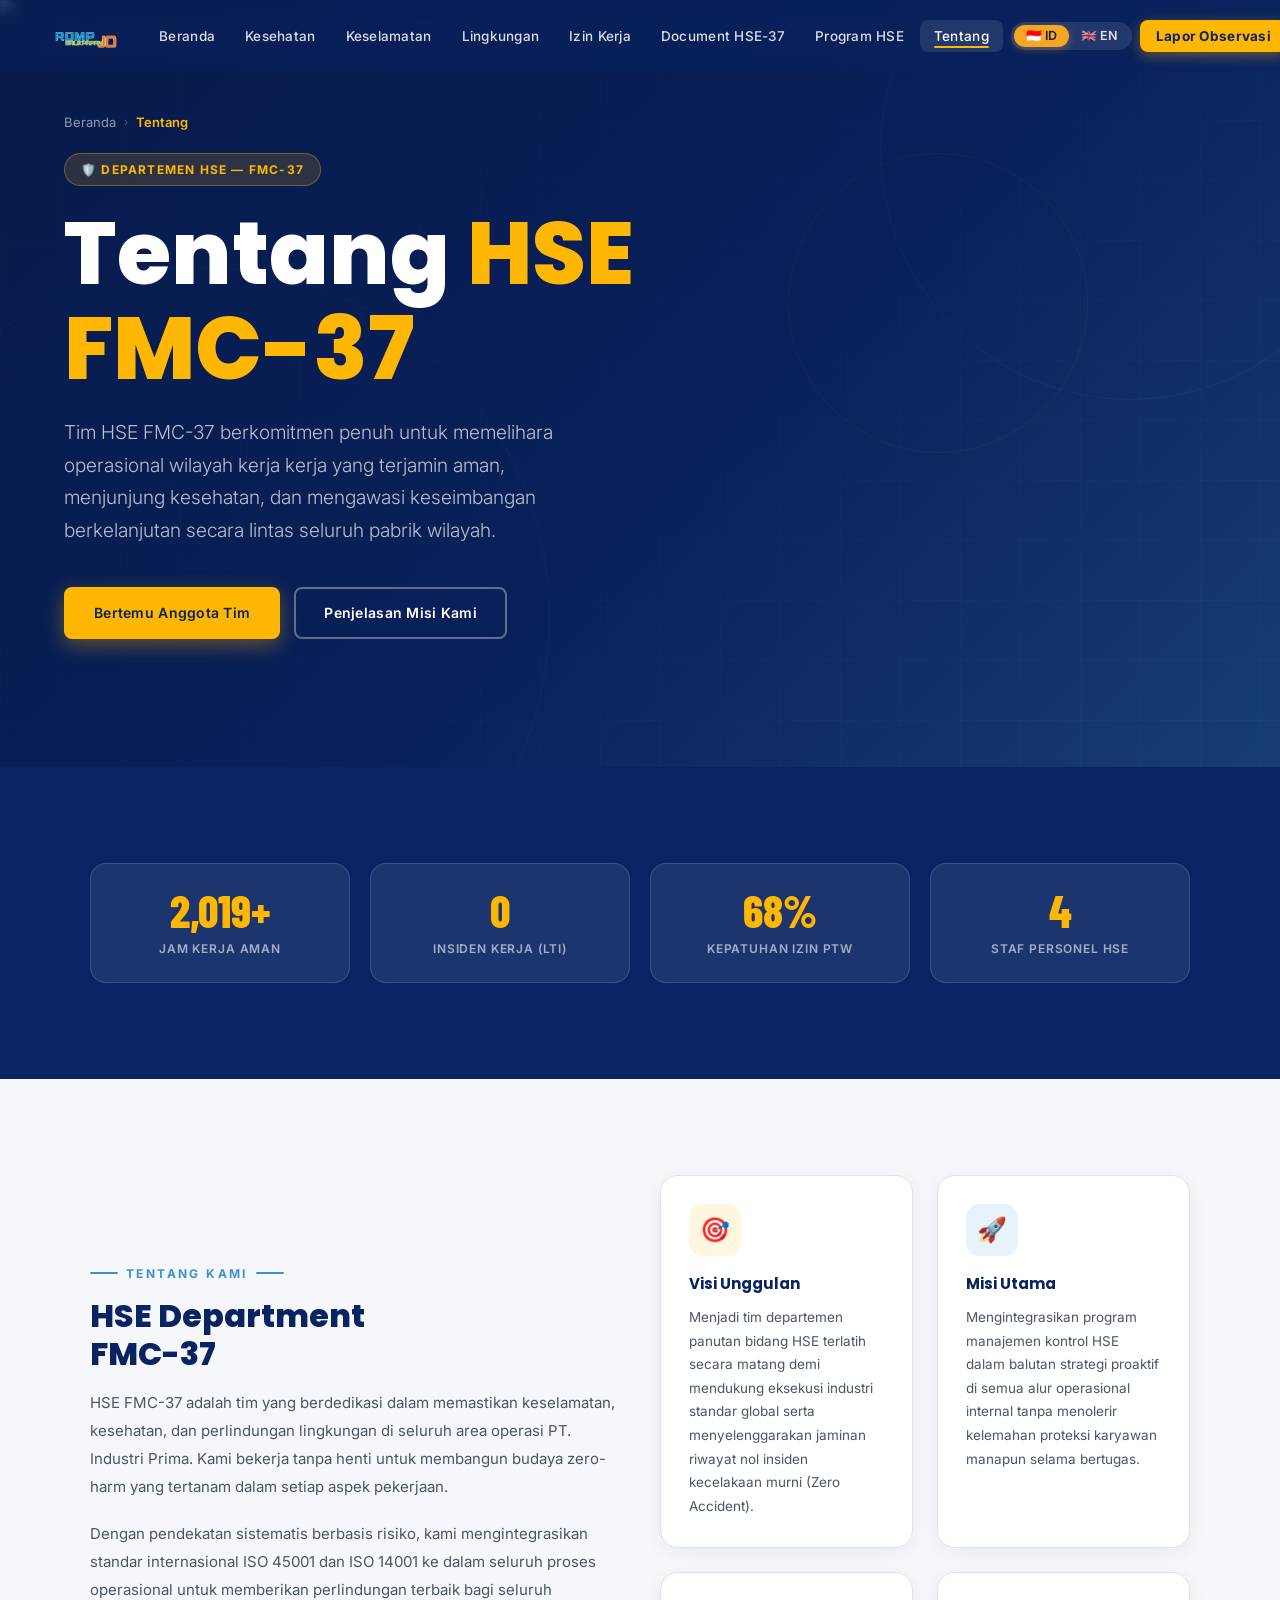
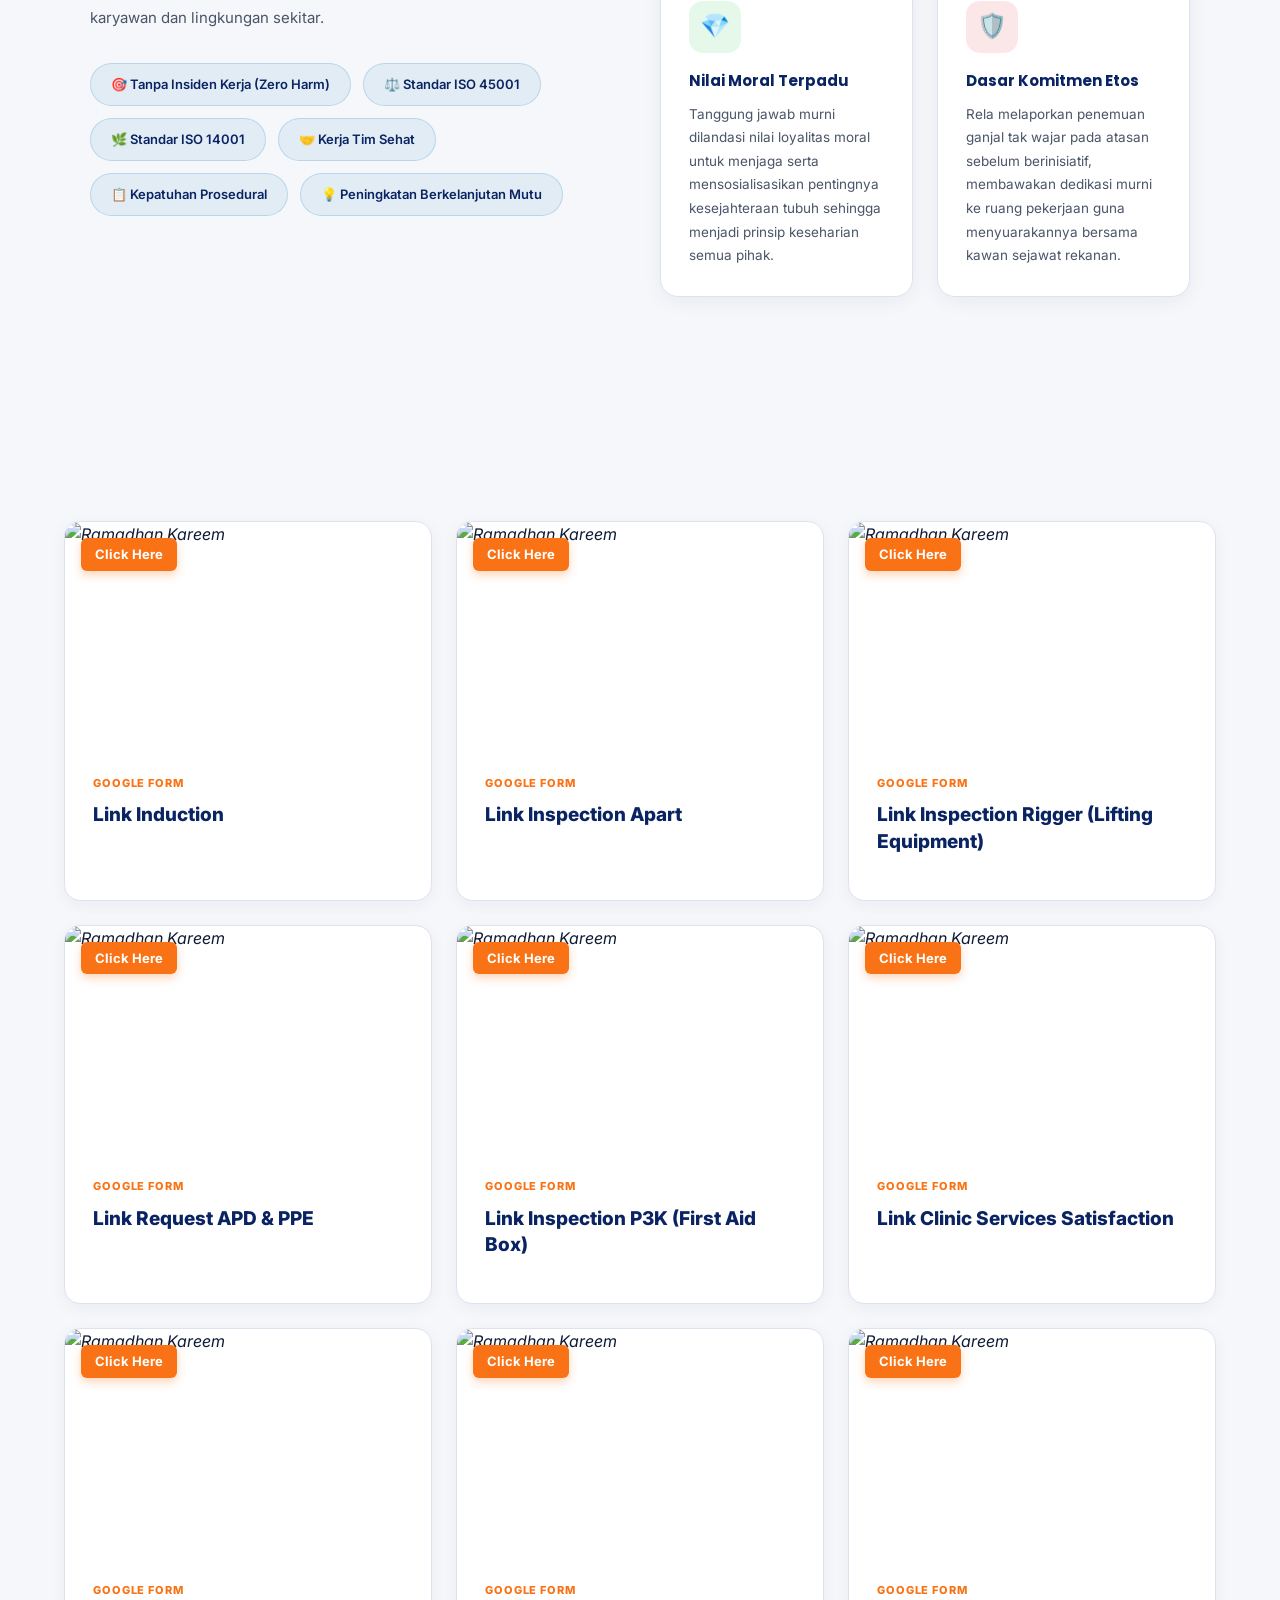
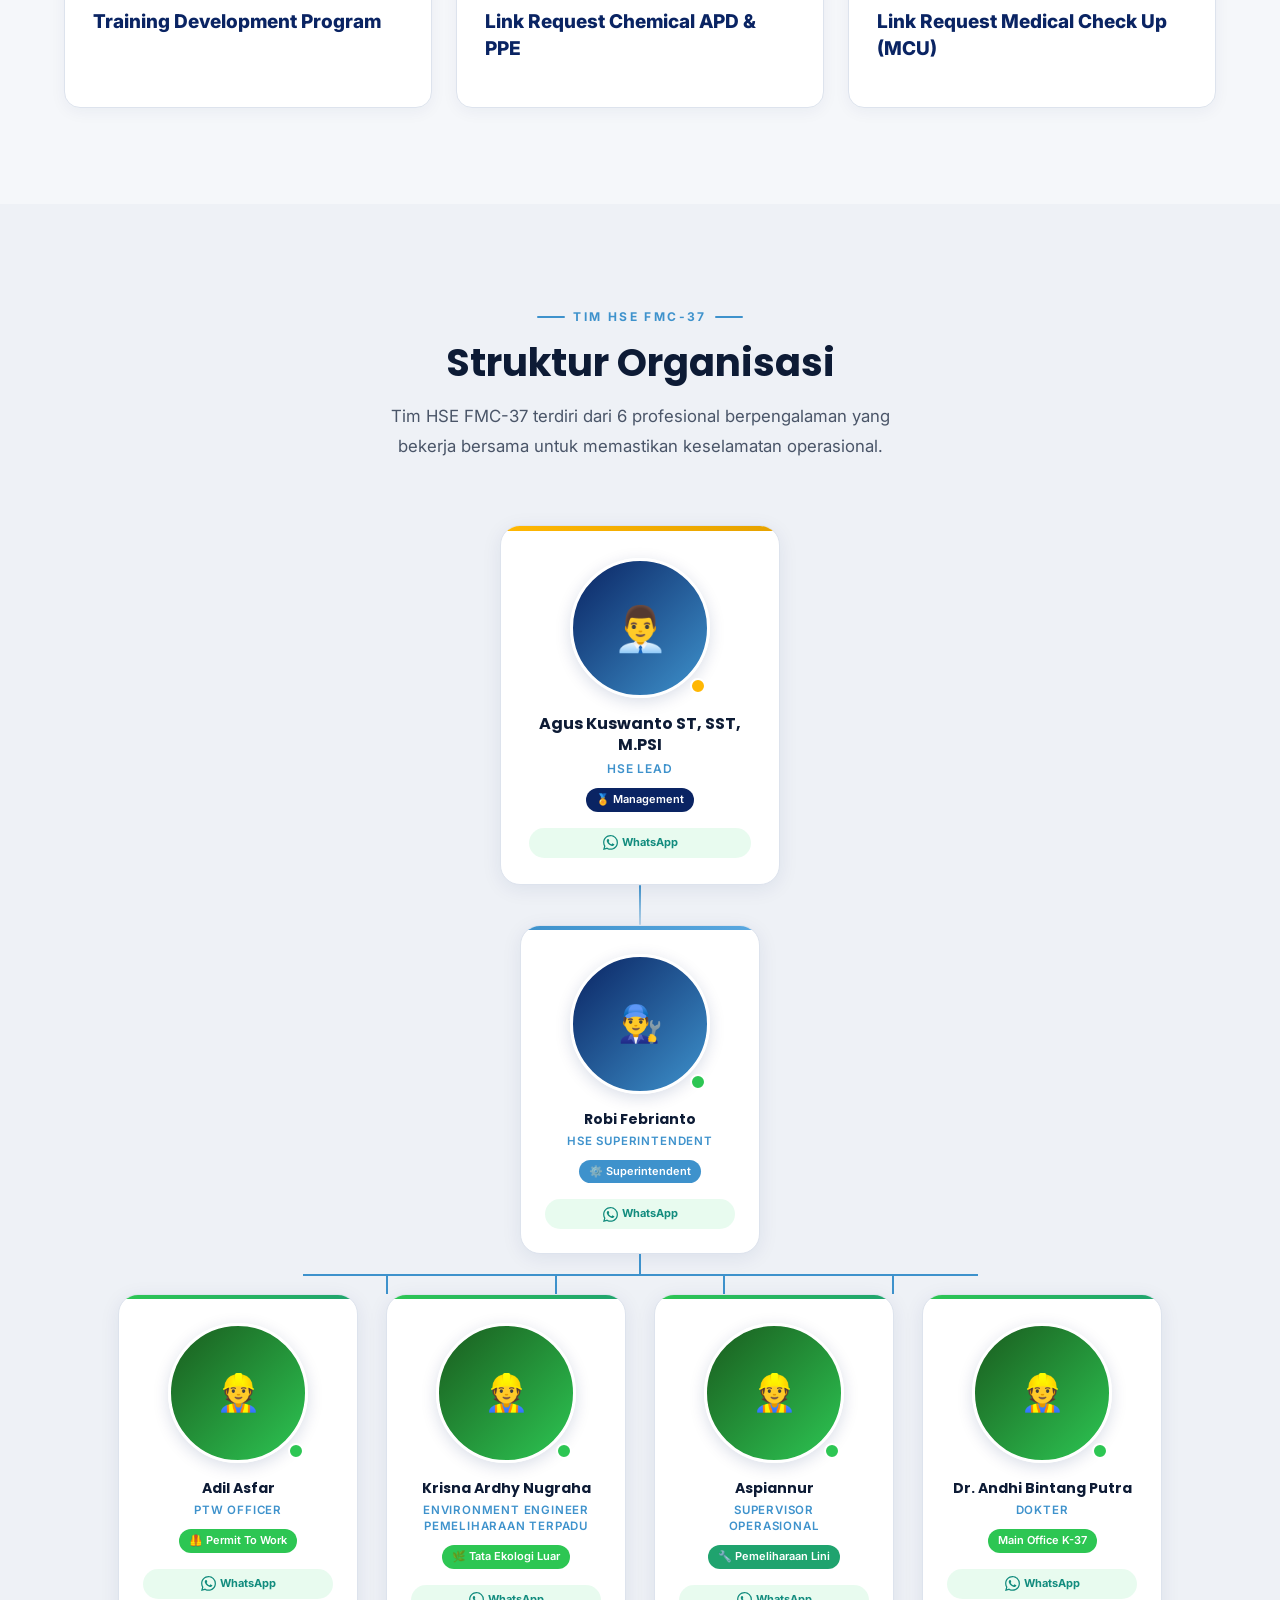
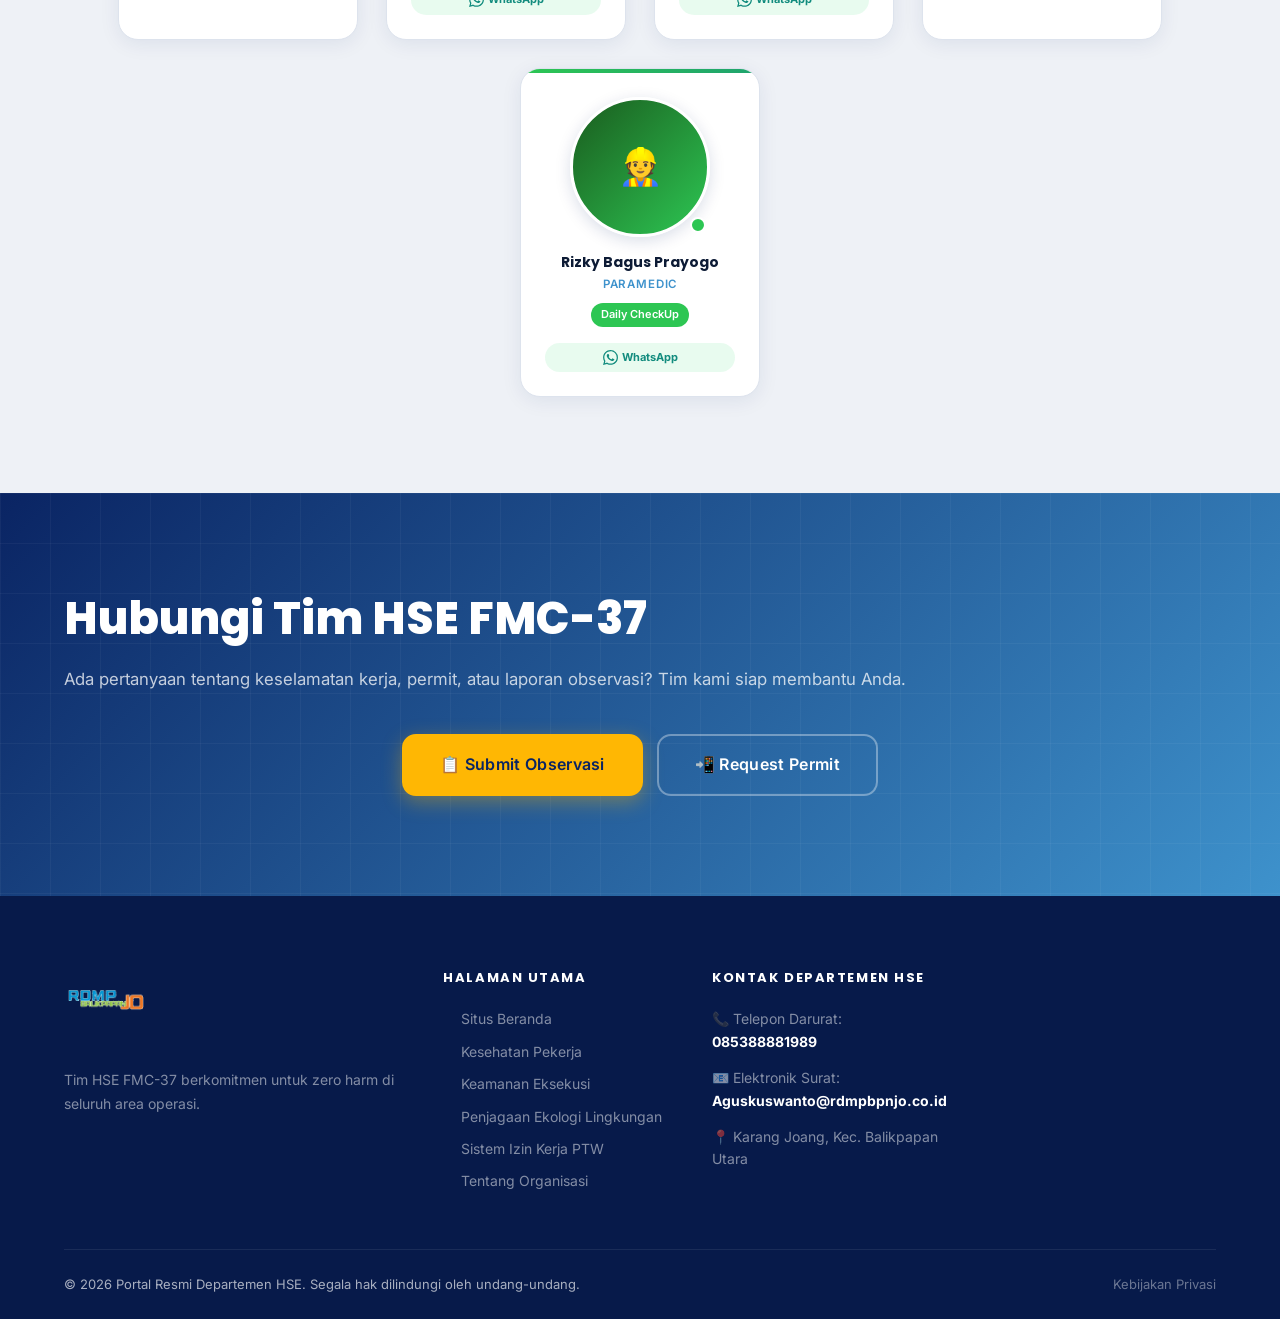
==== about.html @ 38815af1 "feat: marquee gallery lifting plan, fix permit HTML structure, update dept dropdown & health consult" ====
<!DOCTYPE html>
<html lang="id">

<head>
  <meta charset="UTF-8" />
  <meta name="viewport" content="width=device-width, initial-scale=1.0" />
  <title>Tentang HSE FMC-37 — Portal HSE</title>
  <link rel="stylesheet" href="css/style.css" />
  <link
    href="https://fonts.googleapis.com/css2?family=Poppins:wght@400;500;600;700;800;900&family=Inter:wght@300;400;500;600&family=Barlow+Condensed:wght@600;700;800&display=swap"
    rel="stylesheet">
  <style>
    /* ═══════════════════════════════════════════════
       ABOUT PAGE — CUSTOM STYLES
       ═══════════════════════════════════════════════ */


    /* ── WHATSAPP LINK ── */
    .whatsapp-link {
      text-decoration: none;
      transition: all 0.2s;
      padding: 6px 14px;
      border-radius: 99px;
      background: rgba(37, 211, 102, 0.1) !important;
      color: #128c7e !important;
      font-weight: 700;
      margin-top: 6px;
    }

    .whatsapp-link:hover {
      background: #25d366 !important;
      color: #fff !important;
      transform: translateY(-2px);
      box-shadow: 0 4px 12px rgba(37, 211, 102, 0.2);
    }

    /* ── ORG CHART LAYOUT ── */
    .org-wrap {
      max-width: 1100px;
      margin: 0 auto;
      padding: 0 20px;
    }

    /* ── LEVEL ROWS ── */
    .org-level {
      display: flex;
      justify-content: center;
      gap: 28px;
      flex-wrap: wrap;
      position: relative;
    }

    /* ── CONNECTOR LINE between levels ── */
    .org-connector {
      display: flex;
      justify-content: center;
      margin: 0;
      height: 40px;
      align-items: center;
    }

    .org-connector-line {
      width: 2px;
      height: 40px;
      background: linear-gradient(to bottom, #3e92cc, rgba(62, 146, 204, 0.3));
      border-radius: 99px;
    }

    .org-connector-branch {
      display: flex;
      justify-content: center;
      position: relative;
      height: 40px;
      width: 100%;
      max-width: 800px;
      margin: 0 auto;
    }

    .org-connector-branch::before {
      content: '';
      position: absolute;
      top: 0;
      left: 50%;
      transform: translateX(-50%);
      width: 2px;
      height: 20px;
      background: #3e92cc;
    }

    .org-connector-branch::after {
      content: '';
      position: absolute;
      top: 20px;
      left: 20%;
      right: 20%;
      height: 2px;
      background: #3e92cc;
    }

    .org-connector-branch .branch-down {
      position: absolute;
      bottom: 0;
      width: 2px;
      height: 20px;
      background: #3e92cc;
    }

    /* ── PERSON CARD ── */
    .person-card {
      background: #ffffff;
      border: 1px solid #dde3ed;
      border-radius: 20px;
      padding: 28px 24px 24px;
      text-align: center;
      width: 240px;
      flex-shrink: 0;
      box-shadow: 0 4px 20px rgba(10, 36, 99, 0.08);
      transition: all 0.3s cubic-bezier(0.4, 0, 0.2, 1);
      position: relative;
      overflow: hidden;
    }

    .person-card::before {
      content: '';
      position: absolute;
      top: 0;
      left: 0;
      right: 0;
      height: 4px;
      background: var(--card-accent, linear-gradient(90deg, #0a2463, #3e92cc));
      border-radius: 20px 20px 0 0;
    }

    .person-card:hover {
      transform: translateY(-8px);
      box-shadow: 0 20px 60px rgba(10, 36, 99, 0.18);
      border-color: #3e92cc;
    }

    /* ── PHOTO CIRCLE ── */
    .person-photo-wrap {
      position: relative;
      width: 140px;
      height: 140px;
      margin: 0 auto 16px;
    }

    .person-photo {
      width: 140px;
      height: 140px;
      border-radius: 50%;
      object-fit: cover;
      object-position: center top;
      border: 3px solid #fff;
      box-shadow: 0 4px 16px rgba(10, 36, 99, 0.15);
      display: block;
      background: #eef1f6;
      transition: transform 0.3s ease;
    }

    .person-card:hover .person-photo {
      transform: scale(1.05);
    }

    /* Placeholder shown when no photo */
    .person-photo-placeholder {
      width: 140px;
      height: 140px;
      border-radius: 50%;
      background: linear-gradient(135deg, #0a2463, #3e92cc);
      display: flex;
      align-items: center;
      justify-content: center;
      font-size: 36px;
      border: 3px solid #fff;
      box-shadow: 0 4px 16px rgba(10, 36, 99, 0.15);
      margin: 0 auto;
    }

    /* Online dot indicator */
    .person-status-dot {
      position: absolute;
      bottom: 4px;
      right: 4px;
      width: 16px;
      height: 16px;
      border-radius: 50%;
      border: 2.5px solid #fff;
      background: #2dc653;
    }

    /* ── CARD TEXT ── */
    .person-name {
      font-family: 'Poppins', sans-serif;
      font-size: 14px;
      font-weight: 700;
      color: #0d1b35;
      margin-bottom: 5px;
      line-height: 1.3;
    }

    .person-position {
      font-size: 11.5px;
      font-weight: 600;
      color: #3e92cc;
      text-transform: uppercase;
      letter-spacing: 0.07em;
      margin-bottom: 8px;
      line-height: 1.4;
    }

    .person-dept {
      display: inline-flex;
      align-items: center;
      gap: 4px;
      font-size: 11px;
      font-weight: 600;
      color: #fff;
      background: var(--badge-bg, #0a2463);
      padding: 3px 10px;
      border-radius: 99px;
      margin-bottom: 10px;
    }

    .person-contact {
      font-size: 11px;
      color: #8a95a6;
      display: flex;
      align-items: center;
      justify-content: center;
      gap: 4px;
    }

    /* ── TOP CARD (HSE Manager) — larger ── */
    .person-card.card-top {
      width: 280px;
      padding: 32px 28px 26px;
    }

    .person-card.card-top .person-photo-wrap {
      width: 140px;
      height: 140px;
    }

    .person-card.card-top .person-photo,
    .person-card.card-top .person-photo-placeholder {
      width: 140px;
      height: 140px;
      font-size: 44px;
    }

    .person-card.card-top .person-name {
      font-size: 16px;
    }

    .person-card.card-top .person-position {
      font-size: 12px;
    }

    .person-card.card-top::before {
      height: 5px;
      background: linear-gradient(90deg, #ffb703, #e6a200);
    }

    /* ── MIDDLE CARD (Supervisor) ── */
    .person-card.card-mid::before {
      background: linear-gradient(90deg, #3e92cc, #5aa8e0);
    }

    /* ── BOTTOM CARDS (Officers) ── */
    .person-card.card-bottom::before {
      background: linear-gradient(90deg, #2dc653, #1fa36e);
    }

    /* ── ABOUT SECTION ── */
    .about-grid {
      display: grid;
      grid-template-columns: 1fr 1fr;
      gap: 40px;
      align-items: center;
      max-width: 1100px;
      margin: 0 auto;
    }

    .vision-mission-grid {
      display: grid;
      grid-template-columns: 1fr 1fr;
      gap: 24px;
    }

    .vm-card {
      background: #fff;
      border: 1px solid #dde3ed;
      border-radius: 18px;
      padding: 28px;
      box-shadow: 0 4px 20px rgba(10, 36, 99, 0.06);
      transition: all 0.3s;
    }

    .vm-card:hover {
      transform: translateY(-4px);
      box-shadow: 0 12px 40px rgba(10, 36, 99, 0.12);
    }

    .vm-icon {
      width: 52px;
      height: 52px;
      border-radius: 14px;
      display: flex;
      align-items: center;
      justify-content: center;
      font-size: 24px;
      margin-bottom: 16px;
    }

    .vm-title {
      font-family: 'Poppins', sans-serif;
      font-size: 15px;
      font-weight: 700;
      color: #0a2463;
      margin-bottom: 10px;
    }

    .vm-text {
      font-size: 13.5px;
      color: #4a5568;
      line-height: 1.75;
    }

    /* ── STATS ROW ── */
    .about-stats {
      display: grid;
      grid-template-columns: repeat(4, 1fr);
      gap: 20px;
      max-width: 1100px;
      margin: 0 auto;
    }

    .about-stat {
      background: rgba(255, 255, 255, 0.08);
      border: 1px solid rgba(255, 255, 255, 0.14);
      border-radius: 16px;
      padding: 24px 20px;
      text-align: center;
      transition: all 0.3s;
    }

    .about-stat:hover {
      background: rgba(255, 255, 255, 0.12);
      transform: translateY(-4px);
    }

    .about-stat-num {
      font-family: 'Barlow Condensed', sans-serif;
      font-size: 2.8rem;
      font-weight: 800;
      color: #ffb703;
      line-height: 1;
      margin-bottom: 6px;
    }

    .about-stat-label {
      font-size: 12px;
      font-weight: 600;
      text-transform: uppercase;
      letter-spacing: 0.07em;
      color: rgba(255, 255, 255, 0.6);
    }

    /* ── VALUE PILLS ── */
    .values-row {
      display: flex;
      flex-wrap: wrap;
      gap: 12px;
      justify-content: center;
      margin-top: 32px;
    }

    .value-pill {
      display: flex;
      align-items: center;
      gap: 8px;
      padding: 10px 20px;
      background: rgba(62, 146, 204, 0.1);
      border: 1px solid rgba(62, 146, 204, 0.25);
      border-radius: 99px;
      font-size: 13px;
      font-weight: 600;
      color: #0a2463;
      transition: all 0.2s;
    }

    .value-pill:hover {
      background: #0a2463;
      color: #fff;
      transform: translateY(-2px);
      box-shadow: 0 6px 20px rgba(10, 36, 99, 0.2);
    }

    /* ── RESPONSIVE ── */
    @media (max-width: 900px) {
      .about-grid {
        grid-template-columns: 1fr;
        gap: 32px;
      }

      .vision-mission-grid {
        grid-template-columns: 1fr;
      }

      .about-stats {
        grid-template-columns: repeat(2, 1fr);
      }

      .person-card {
        width: 170px;
      }

      .person-card.card-top {
        width: 280px;
      }
    }

    @media (max-width: 600px) {
      .org-level {
        gap: 14px;
      }

      .person-card {
        width: 150px;
        padding: 22px 16px 18px;
      }

      .person-card.card-top {
        width: 180px;
      }

      .person-photo,
      .person-photo-placeholder {
        width: 80px;
        height: 80px;
      }

      .person-photo-wrap {
        width: 80px;
        height: 80px;
      }

      .person-card.card-top .person-photo,
      .person-card.card-top .person-photo-placeholder {
        width: 96px;
        height: 96px;
      }

      .person-card.card-top .person-photo-wrap {
        width: 96px;
        height: 96px;
      }

      .about-stats {
        grid-template-columns: repeat(2, 1fr);
      }

      .org-connector-branch::after {
        left: 15%;
        right: 15%;
      }
    }
  </style>
  <link rel="icon" href="assets/logo-rdmp.png?v=2" type="image/png" />
</head>

<body>

  <!-- ═══ NAVIGATION ════════════════════════════════════════════ -->
  <nav class="navbar transparent" role="navigation">
    <div class="nav-inner">
      <a href="index.html" class="nav-logo" style="display:flex; align-items:center;">
        <img src="assets/logo-rdmp.png" alt="RDMP Balikpapan JO"
          style="height: 52px; width: auto; object-fit: contain; transform: translateY(4px) translateX(-4px);">
      </a>
      <ul class="nav-links">
        <li><a href="index.html">Beranda</a></li>
        <li><a href="health.html">Kesehatan</a></li>
        <li><a href="safety.html">Keselamatan</a></li>
        <li><a href="environment.html">Lingkungan</a></li>
        <li><a href="permit.html">Izin Kerja</a></li>
        <li><a href="document.html">Document HSE-37</a></li>
        <li><a href="program.html">Program HSE</a></li>
        <li><a href="about.html" class="active">Tentang</a></li>
        <li>
          <div class="lang-switcher" id="lang-switcher">
            <button class="active" data-lang="id" title="Bahasa Indonesia">🇮🇩 ID</button>
            <button data-lang="en" title="English">🇬🇧 EN</button>
          </div>
        </li>
        <li><a href="safety.html#report" class="nav-cta">Lapor Observasi</a></li>
      </ul>
      <button class="hamburger" aria-label="Beralih navigasi"><span></span><span></span><span></span></button>
    </div>
  </nav>

  <!-- ═══ PAGE HERO ══════════════════════════════════════════════ -->
  <section class="page-hero">
    <div class="hero-bg">
      <img src="https://nasty-coffee-tdqr74zhlg.edgeone.app/foto3.jpeg" alt="HSE Team" loading="eager" />
    </div>
    <div class="hero-geo">
      <div class="geo-circle"></div>
      <div class="geo-circle"></div>
      <div class="geo-circle"></div>
    </div>
    <div class="hero-grid-overlay"></div>
    <div class="hero-gradient"
      style="background:linear-gradient(135deg,rgba(7,26,74,0.75) 0%,rgba(10,36,99,0.60) 55%,rgba(62,146,204,0.30) 100%);">
    </div>
    <div class="hero-content">
      <nav class="breadcrumb" aria-label="Breadcrumb">
        <a href="index.html">Beranda</a>
        <span class="breadcrumb-sep">›</span>
        <span class="breadcrumb-current">Tentang</span>
      </nav>
      <div class="page-hero-badge"
        style="background:rgba(255,183,3,0.15);border:1px solid rgba(255,183,3,0.35);color:#ffb703;">
        🛡️ Departemen HSE — FMC-37
      </div>
      <h1 class="hero-title" style="max-width:700px;">
        Tentang <span class="accent-word">HSE FMC-37</span>
      </h1>
      <p class="hero-subtitle">
        Tim HSE FMC-37 berkomitmen penuh untuk memelihara operasional wilayah kerja kerja yang terjamin aman, menjunjung
        kesehatan, dan mengawasi keseimbangan berkelanjutan secara lintas seluruh pabrik wilayah.
      </p>
      <div class="hero-actions">
        <a href="#team" class="btn btn-primary">Bertemu Anggota Tim</a>
        <a href="#about-us" class="btn btn-outline">Penjelasan Misi Kami</a>
      </div>
    </div>
  </section>

  <!-- ═══ HSE STATS ══════════════════════════════════════════════ -->
  <section class="section section-dark">
    <div class="about-stats">
      <div class="about-stat reveal reveal-delay-1">
        <div class="about-stat-num" data-count="2840" data-suffix="+">0+</div>
        <div class="about-stat-label">Jam Kerja Aman</div>
      </div>
      <div class="about-stat reveal reveal-delay-2">
        <div class="about-stat-num" data-count="0" data-suffix="">0</div>
        <div class="about-stat-label">Insiden Kerja (LTI)</div>
      </div>
      <div class="about-stat reveal reveal-delay-3">
        <div class="about-stat-num" data-count="98" data-suffix="%">0%</div>
        <div class="about-stat-label">Kepatuhan Izin PTW</div>
      </div>
      <div class="about-stat reveal reveal-delay-4">
        <div class="about-stat-num" data-count="6" data-suffix="">0</div>
        <div class="about-stat-label">Staf Personel HSE</div>
      </div>
    </div>
  </section>

  <!-- ═══ ABOUT US ═══════════════════════════════════════════════ -->
  <section class="section" id="about-us">
    <div class="container">
      <div class="about-grid">
        <!-- Text -->
        <div class="reveal-left">
          <div class="section-eyebrow" style="justify-content:flex-start;">Tentang Kami</div>
          <h2
            style="font-family:'Poppins',sans-serif;font-size:clamp(1.6rem,2.5vw,2.4rem);font-weight:800;color:#0a2463;line-height:1.2;margin-bottom:16px;">
            HSE Department<br />FMC-37
          </h2>
          <p style="font-size:15px;color:#4a5568;line-height:1.85;margin-bottom:20px;">
            HSE FMC-37 adalah tim yang berdedikasi dalam memastikan keselamatan, kesehatan, dan perlindungan lingkungan
            di seluruh area operasi PT. Industri Prima. Kami bekerja tanpa henti untuk membangun budaya zero-harm yang
            tertanam dalam setiap aspek pekerjaan.
          </p>
          <p style="font-size:15px;color:#4a5568;line-height:1.85;margin-bottom:28px;">
            Dengan pendekatan sistematis berbasis risiko, kami mengintegrasikan standar internasional ISO 45001 dan ISO
            14001 ke dalam seluruh proses operasional untuk memberikan perlindungan terbaik bagi seluruh karyawan dan
            lingkungan sekitar.
          </p>

          <div class="values-row" style="justify-content:flex-start;">
            <span class="value-pill">🎯 Tanpa Insiden Kerja (Zero Harm)</span>
            <span class="value-pill">⚖️ Standar ISO 45001</span>
            <span class="value-pill">🌿 Standar ISO 14001</span>
            <span class="value-pill">🤝 Kerja Tim Sehat</span>
            <span class="value-pill">📋 Kepatuhan Prosedural</span>
            <span class="value-pill">💡 Peningkatan Berkelanjutan Mutu</span>
          </div>
        </div>

        <!-- Vision Mission Cards -->
        <div class="reveal-right">
          <div class="vision-mission-grid">
            <div class="vm-card">
              <div class="vm-icon" style="background:rgba(255,183,3,0.12);">🎯</div>
              <div class="vm-title">Visi Unggulan</div>
              <div class="vm-text">Menjadi tim departemen panutan bidang HSE terlatih secara matang demi mendukung
                eksekusi industri standar global serta menyelenggarakan jaminan riwayat nol insiden kecelakaan murni
                (Zero Accident).</div>
            </div>
            <div class="vm-card">
              <div class="vm-icon" style="background:rgba(62,146,204,0.12);">🚀</div>
              <div class="vm-title">Misi Utama</div>
              <div class="vm-text">Mengintegrasikan program manajemen kontrol HSE dalam balutan strategi proaktif di
                semua alur operasional internal tanpa menolerir kelemahan proteksi karyawan manapun selama bertugas.
              </div>
            </div>
            <div class="vm-card">
              <div class="vm-icon" style="background:rgba(45,198,83,0.12);">💎</div>
              <div class="vm-title">Nilai Moral Terpadu</div>
              <div class="vm-text">Tanggung jawab murni dilandasi nilai loyalitas moral untuk menjaga serta
                mensosialisasikan pentingnya kesejahteraan tubuh sehingga menjadi prinsip keseharian semua pihak.</div>
            </div>
            <div class="vm-card">
              <div class="vm-icon" style="background:rgba(230,57,70,0.12);">🛡️</div>
              <div class="vm-title">Dasar Komitmen Etos</div>
              <div class="vm-text">Rela melaporkan penemuan ganjal tak wajar pada atasan sebelum berinisiatif,
                membawakan dedikasi murni ke ruang pekerjaan guna menyuarakannya bersama kawan sejawat rekanan.</div>
            </div>
          </div>
        </div>
      </div>
    </div>
  </section>

  <!-- ═══ POSTCARD GRID (BERITA & DOKUMENTASI) ═══════════════════ -->
  <section class="section" id="news">
    <div class="container">
      <div class="postcard-grid reveal">

        <!-- Card 1 -->
        <a href="https://docs.google.com/forms/d/e/1FAIpQLScvvb4BnpuPKQoPcKG_dVsJguxNYerwJjPikBKpsK52smvBCA/viewform?usp=header"
          target="_blank" style="text-decoration:none; color:inherit; display:block; height:100%;">
          <div class="postcard" style="height:100%;">
            <div class="postcard-img-wrap">
              <span class="postcard-date">Click Here</span>
              <img
                src="https://www.computerworld.com/wp-content/uploads/2025/07/1663717-0-78659200-1752253626-google-forms-cheat-sheet-16x9-1.jpg?quality=50&strip=all"
                alt="Ramadhan Kareem">
            </div>
            <div class="postcard-content">
              <div class="postcard-eyebrow">Google Form</div>
              <h3 class="postcard-title">Link Induction</h3>
              <p class="postcard-desc"></p>
            </div>
          </div>
        </a>

        <!-- Card 2 -->
        <a href="https://docs.google.com/forms/d/e/1FAIpQLSfdn-g0etrgK11g6FH5QzKM6fTf54PMcu5k5k8TznG5ZspmQg/viewform?usp=header"
          target="_blank" style="text-decoration:none; color:inherit; display:block; height:100%;">
          <div class="postcard" style="height:100%;">
            <div class="postcard-img-wrap">
              <span class="postcard-date">Click Here</span>
              <img
                src="https://www.computerworld.com/wp-content/uploads/2025/07/1663717-0-78659200-1752253626-google-forms-cheat-sheet-16x9-1.jpg?quality=50&strip=all"
                alt="Ramadhan Kareem">
            </div>
            <div class="postcard-content">
              <div class="postcard-eyebrow">Google Form</div>
              <h3 class="postcard-title">Link Inspection Apart</h3>
              <p class="postcard-desc"></p>
            </div>
          </div>
        </a>

        <!-- Card 3 -->
        <a href="https://docs.google.com/forms/d/e/1FAIpQLScNW5sUKmpsa-HAmUBKsdBViujCFeKJBYM2m77igTLEdDF5Dw/viewform?usp=header"
          target="_blank" style="text-decoration:none; color:inherit; display:block; height:100%;">
          <div class="postcard" style="height:100%;">
            <div class="postcard-img-wrap">
              <span class="postcard-date">Click Here</span>
              <img
                src="https://www.computerworld.com/wp-content/uploads/2025/07/1663717-0-78659200-1752253626-google-forms-cheat-sheet-16x9-1.jpg?quality=50&strip=all"
                alt="Ramadhan Kareem">
            </div>
            <div class="postcard-content">
              <div class="postcard-eyebrow">Google Form</div>
              <h3 class="postcard-title">Link Inspection Rigger (Lifting Equipment)</h3>
              <p class="postcard-desc"></p>
            </div>
          </div>
        </a>

        <!-- Card 4 -->
        <a href="https://docs.google.com/forms/d/e/1FAIpQLSdtLUclKisJcD9RQED9yVxr4Qb8s-CN5W3sybQ-zZV9MGJrIQ/viewform?usp=header"
          target="_blank" style="text-decoration:none; color:inherit; display:block; height:100%;">
          <div class="postcard" style="height:100%;">
            <div class="postcard-img-wrap">
              <span class="postcard-date">Click Here</span>
              <img
                src="https://www.computerworld.com/wp-content/uploads/2025/07/1663717-0-78659200-1752253626-google-forms-cheat-sheet-16x9-1.jpg?quality=50&strip=all"
                alt="Ramadhan Kareem">
            </div>
            <div class="postcard-content">
              <div class="postcard-eyebrow">Google Form</div>
              <h3 class="postcard-title">Link Request APD & PPE</h3>
              <p class="postcard-desc"></p>
            </div>
          </div>
        </a>

        <!-- Card 5 -->
        <a href="https://docs.google.com/forms/d/e/1FAIpQLSf1Ltfph-vqxyxriFUavr7qwzDWp1qAguGD1F9WXZ9qYlWlOg/viewform?usp=header"
          target="_blank" style="text-decoration:none; color:inherit; display:block; height:100%;">
          <div class="postcard" style="height:100%;">
            <div class="postcard-img-wrap">
              <span class="postcard-date">Click Here</span>
              <img
                src="https://www.computerworld.com/wp-content/uploads/2025/07/1663717-0-78659200-1752253626-google-forms-cheat-sheet-16x9-1.jpg?quality=50&strip=all"
                alt="Ramadhan Kareem">
            </div>
            <div class="postcard-content">
              <div class="postcard-eyebrow">Google Form</div>
              <h3 class="postcard-title">Link Inspection P3K (First Aid Box)</h3>
              <p class="postcard-desc"></p>
            </div>
          </div>
        </a>

        <!-- Card 6 -->
        <a href="https://docs.google.com/forms/d/e/1FAIpQLSfsahP63gRhXCa8xDDF7QnKC0IH4HYSulosk3Y9ehKWbn8MeQ/viewform?usp=header"
          target="_blank" style="text-decoration:none; color:inherit; display:block; height:100%;">
          <div class="postcard" style="height:100%;">
            <div class="postcard-img-wrap">
              <span class="postcard-date">Click Here</span>
              <img
                src="https://www.computerworld.com/wp-content/uploads/2025/07/1663717-0-78659200-1752253626-google-forms-cheat-sheet-16x9-1.jpg?quality=50&strip=all"
                alt="Ramadhan Kareem">
            </div>
            <div class="postcard-content">
              <div class="postcard-eyebrow">Google Form</div>
              <h3 class="postcard-title">Link Clinic Services Satisfaction</h3>
              <p class="postcard-desc"></p>
            </div>
          </div>
        </a>

        <!-- Card 7 -->
        <a href="https://docs.google.com/forms/d/e/1FAIpQLSdNsjqSCQ_q4YeA4R1MLlr1I9xznsufyvffOn-LjaNNtNBIag/viewform?usp=header"
          target="_blank" style="text-decoration:none; color:inherit; display:block; height:100%;">
          <div class="postcard" style="height:100%;">
            <div class="postcard-img-wrap">
              <span class="postcard-date">Click Here</span>
              <img
                src="https://www.computerworld.com/wp-content/uploads/2025/07/1663717-0-78659200-1752253626-google-forms-cheat-sheet-16x9-1.jpg?quality=50&strip=all"
                alt="Ramadhan Kareem">
            </div>
            <div class="postcard-content">
              <div class="postcard-eyebrow">Google Form</div>
              <h3 class="postcard-title">Training Development Program</h3>
              <p class="postcard-desc"></p>
            </div>
          </div>
        </a>

        <!-- Card 8 -->
        <a href="https://docs.google.com/forms/d/e/1FAIpQLSd_MpoGIXTwbtRdpTaIcuOK4f6UvglOBNoIc4QJjU0e0hbFhw/viewform?usp=header"
          target="_blank" style="text-decoration:none; color:inherit; display:block; height:100%;">
          <div class="postcard" style="height:100%;">
            <div class="postcard-img-wrap">
              <span class="postcard-date">Click Here</span>
              <img
                src="https://www.computerworld.com/wp-content/uploads/2025/07/1663717-0-78659200-1752253626-google-forms-cheat-sheet-16x9-1.jpg?quality=50&strip=all"
                alt="Ramadhan Kareem">
            </div>
            <div class="postcard-content">
              <div class="postcard-eyebrow">Google Form</div>
              <h3 class="postcard-title">Link Request Chemical APD & PPE</h3>
              <p class="postcard-desc"></p>
            </div>
          </div>
        </a>

        <!-- Card 9 -->
        <a href="https://docs.google.com/forms/d/e/1FAIpQLSdUjXDX_u2_RVbum3tB9rWiJzRpmklSfudr2E8hjQcAYqLO7w/viewform?usp=header"
          target="_blank" style="text-decoration:none; color:inherit; display:block; height:100%;">
          <div class="postcard" style="height:100%;">
            <div class="postcard-img-wrap">
              <span class="postcard-date">Click Here</span>
              <img
                src="https://www.computerworld.com/wp-content/uploads/2025/07/1663717-0-78659200-1752253626-google-forms-cheat-sheet-16x9-1.jpg?quality=50&strip=all"
                alt="Ramadhan Kareem">
            </div>
            <div class="postcard-content">
              <div class="postcard-eyebrow">Google Form</div>
              <h3 class="postcard-title">Link Request Medical Check Up (MCU)</h3>
              <p class="postcard-desc"></p>
            </div>
          </div>
        </a>

      </div>
    </div>
  </section>

  <!-- ═══ ORGANIZATIONAL CHART ═══════════════════════════════════ -->
  <section class="section section-alt" id="team">
    <div class="org-wrap">
      <div class="section-header">
        <div class="section-eyebrow reveal">Tim HSE FMC-37</div>
        <h2 class="section-title reveal reveal-delay-1">Struktur Organisasi</h2>
        <p class="section-desc reveal reveal-delay-2">
          Tim HSE FMC-37 terdiri dari 6 profesional berpengalaman yang bekerja bersama untuk memastikan keselamatan
          operasional.
        </p>
      </div>

      <!-- ════ LEVEL 1 — HSE Manager ════ -->
      <div class="org-level reveal">
        <div class="person-card card-top">
          <div class="person-photo-wrap">
            <!--
              ════════════════════════════════════════
              GANTI FOTO: ubah src="" di bawah ini
              Contoh: src="images/foto-manager.jpg"
              atau   : src="https://link-foto.com/foto.jpg"
              ════════════════════════════════════════
            -->
            <img class="person-photo"
              src="https://clever-jade-kf7irenzpy.edgeone.app/360656de-87d2-42d2-a7b4-c1fa8131815d.jpg"
              alt="HSE Manager" onerror="this.style.display='none';this.nextElementSibling.style.display='flex';" />
            <div class="person-photo-placeholder" style="display:none;">👨‍💼</div>
            <div class="person-status-dot" style="background:#ffb703;" title="HSE Manager"></div>
          </div>
          <div class="person-name">Agus Kuswanto ST, SST, M.PSI</div>
          <div class="person-position">HSE Lead</div>
          <div class="person-dept" style="--badge-bg:#0a2463;">🏅 Management</div>
          <a href="https://wa.me/6285388881989" class="person-contact whatsapp-link" target="_blank"
            title="Hubungi via WhatsApp">
            <svg width="15" height="15" viewBox="0 0 24 24" fill="currentColor">
              <path
                d="M17.472 14.382c-.297-.149-1.758-.867-2.03-.967-.273-.099-.471-.148-.67.15-.197.297-.767.966-.94 1.164-.173.199-.347.223-.644.075-.297-.15-1.255-.463-2.39-1.475-.883-.788-1.48-1.761-1.653-2.059-.173-.297-.018-.458.13-.606.134-.133.298-.347.446-.52.149-.174.198-.298.298-.497.099-.198.05-.371-.025-.52-.075-.149-.669-1.612-.916-2.207-.242-.579-.487-.5-.669-.51l-.57-.01c-.198 0-.52.074-.792.372-.272.297-1.04 1.016-1.04 2.479 0 1.462 1.065 2.875 1.213 3.074.149.198 2.096 3.2 5.077 4.487.709.306 1.262.489 1.694.625.712.227 1.36.195 1.871.118.571-.085 1.758-.719 2.006-1.413.248-.694.248-1.289.173-1.413-.074-.124-.272-.198-.57-.347m-5.421 7.403h-.004a9.87 9.87 0 01-5.031-1.378l-.361-.214-3.741.982.998-3.648-.235-.374a9.86 9.86 0 01-1.51-5.26c.001-5.45 4.436-9.884 9.888-9.884 2.64 0 5.122 1.03 6.988 2.898a9.825 9.825 0 012.893 6.994c-.003 5.45-4.437 9.884-9.885 9.884m8.413-18.297A11.815 11.815 0 0012.05 0C5.495 0 .16 5.335.157 11.892c0 2.096.547 4.142 1.588 5.945L.057 24l6.305-1.654a11.882 11.882 0 005.683 1.448h.005c6.554 0 11.89-5.335 11.893-11.893a11.821 11.821 0 00-3.48-8.413Z" />
            </svg>
            WhatsApp
          </a>
        </div>
      </div>

      <!-- Connector: Manager → Supervisor -->
      <div class="org-connector">
        <div class="org-connector-line"></div>
      </div>

      <!-- ════ LEVEL 2 — HSE Supervisor ════ -->
      <div class="org-level reveal reveal-delay-1">
        <div class="person-card card-mid">
          <div class="person-photo-wrap">
            <!--
              ════════════════════════════════════════
              GANTI FOTO: ubah src="" di bawah ini
              ════════════════════════════════════════
            -->
            <img class="person-photo"
              src="https://ugliest-sapphire-3arckvpghu.edgeone.app/82b6c1e7-be73-4a52-aedc-9b09aeb38aae.jpg"
              alt="HSE Superintendet"
              onerror="this.style.display='none';this.nextElementSibling.style.display='flex';" />
            <div class="person-photo-placeholder" style="display:none;">👨‍🔧</div>
            <div class="person-status-dot"></div>
          </div>
          <div class="person-name">Robi Febrianto</div>
          <div class="person-position">HSE Superintendent</div>
          <div class="person-dept" style="--badge-bg:#3e92cc;">⚙️ Superintendent</div>
          <a href="https://wa.me/6282187940946" class="person-contact whatsapp-link" target="_blank"
            title="Hubungi via WhatsApp">
            <svg width="15" height="15" viewBox="0 0 24 24" fill="currentColor">
              <path
                d="M17.472 14.382c-.297-.149-1.758-.867-2.03-.967-.273-.099-.471-.148-.67.15-.197.297-.767.966-.94 1.164-.173.199-.347.223-.644.075-.297-.15-1.255-.463-2.39-1.475-.883-.788-1.48-1.761-1.653-2.059-.173-.297-.018-.458.13-.606.134-.133.298-.347.446-.52.149-.174.198-.298.298-.497.099-.198.05-.371-.025-.52-.075-.149-.669-1.612-.916-2.207-.242-.579-.487-.5-.669-.51l-.57-.01c-.198 0-.52.074-.792.372-.272.297-1.04 1.016-1.04 2.479 0 1.462 1.065 2.875 1.213 3.074.149.198 2.096 3.2 5.077 4.487.709.306 1.262.489 1.694.625.712.227 1.36.195 1.871.118.571-.085 1.758-.719 2.006-1.413.248-.694.248-1.289.173-1.413-.074-.124-.272-.198-.57-.347m-5.421 7.403h-.004a9.87 9.87 0 01-5.031-1.378l-.361-.214-3.741.982.998-3.648-.235-.374a9.86 9.86 0 01-1.51-5.26c.001-5.45 4.436-9.884 9.888-9.884 2.64 0 5.122 1.03 6.988 2.898a9.825 9.825 0 012.893 6.994c-.003 5.45-4.437 9.884-9.885 9.884m8.413-18.297A11.815 11.815 0 0012.05 0C5.495 0 .16 5.335.157 11.892c0 2.096.547 4.142 1.588 5.945L.057 24l6.305-1.654a11.882 11.882 0 005.683 1.448h.005c6.554 0 11.89-5.335 11.893-11.893a11.821 11.821 0 00-3.48-8.413Z" />
            </svg>
            WhatsApp
          </a>
        </div>
      </div>

      <!-- Connector: Supervisor → 4 Officers (branching) -->
      <div
        style="display:flex;flex-direction:column;align-items:center;height:40px;position:relative;width:100%;max-width:900px;margin:0 auto;">
        <!-- vertical line down from supervisor -->
        <div style="width:2px;height:20px;background:#3e92cc;margin:0 auto;"></div>
        <!-- horizontal branch line -->
        <div style="width:75%;max-width:680px;height:2px;background:#3e92cc;position:relative;margin:0 auto;">
          <!-- 4 drop lines -->
          <div
            style="position:absolute;top:0;left:12.5%;width:2px;height:20px;background:#3e92cc;transform:translateX(-50%);">
          </div>
          <div
            style="position:absolute;top:0;left:37.5%;width:2px;height:20px;background:#3e92cc;transform:translateX(-50%);">
          </div>
          <div
            style="position:absolute;top:0;left:62.5%;width:2px;height:20px;background:#3e92cc;transform:translateX(-50%);">
          </div>
          <div
            style="position:absolute;top:0;left:87.5%;width:2px;height:20px;background:#3e92cc;transform:translateX(-50%);">
          </div>
        </div>
      </div>

      <!-- ════ LEVEL 3 — 4 HSE Officers ════ -->
      <div class="org-level reveal reveal-delay-2">

        <!-- Officer 1 -->
        <div class="person-card card-bottom">
          <div class="person-photo-wrap">
            <!--
              ════════════════════════════════════════
              GANTI FOTO: ubah src="" di bawah ini
              ════════════════════════════════════════
            -->
            <img class="person-photo"
              src="https://instant-turquoise-yq6ei7msdv.edgeone.app/9f49c24b-8c28-4b03-ad36-51bb879c324c.jpg"
              alt="PTW Officer" onerror="this.style.display='none';this.nextElementSibling.style.display='flex';" />
            <div class="person-photo-placeholder"
              style="display:none;background:linear-gradient(135deg,#1a5c1e,#2dc653);">👷</div>
            <div class="person-status-dot"></div>
          </div>
          <div class="person-name">Adil Asfar</div>
          <div class="person-position">PTW Officer<br /></div>
          <div class="person-dept" style="--badge-bg:#2dc653;">🦺 Permit To Work</div>
          <a href="https://wa.me/6282333109472" class="person-contact whatsapp-link" target="_blank"
            title="Hubungi via WhatsApp">
            <svg width="15" height="15" viewBox="0 0 24 24" fill="currentColor">
              <path
                d="M17.472 14.382c-.297-.149-1.758-.867-2.03-.967-.273-.099-.471-.148-.67.15-.197.297-.767.966-.94 1.164-.173.199-.347.223-.644.075-.297-.15-1.255-.463-2.39-1.475-.883-.788-1.48-1.761-1.653-2.059-.173-.297-.018-.458.13-.606.134-.133.298-.347.446-.52.149-.174.198-.298.298-.497.099-.198.05-.371-.025-.52-.075-.149-.669-1.612-.916-2.207-.242-.579-.487-.5-.669-.51l-.57-.01c-.198 0-.52.074-.792.372-.272.297-1.04 1.016-1.04 2.479 0 1.462 1.065 2.875 1.213 3.074.149.198 2.096 3.2 5.077 4.487.709.306 1.262.489 1.694.625.712.227 1.36.195 1.871.118.571-.085 1.758-.719 2.006-1.413.248-.694.248-1.289.173-1.413-.074-.124-.272-.198-.57-.347m-5.421 7.403h-.004a9.87 9.87 0 01-5.031-1.378l-.361-.214-3.741.982.998-3.648-.235-.374a9.86 9.86 0 01-1.51-5.26c.001-5.45 4.436-9.884 9.888-9.884 2.64 0 5.122 1.03 6.988 2.898a9.825 9.825 0 012.893 6.994c-.003 5.45-4.437 9.884-9.885 9.884m8.413-18.297A11.815 11.815 0 0012.05 0C5.495 0 .16 5.335.157 11.892c0 2.096.547 4.142 1.588 5.945L.057 24l6.305-1.654a11.882 11.882 0 005.683 1.448h.005c6.554 0 11.89-5.335 11.893-11.893a11.821 11.821 0 00-3.48-8.413Z" />
            </svg>
            WhatsApp
          </a>
        </div>

        <!-- Officer 2 -->
        <div class="person-card card-bottom">
          <div class="person-photo-wrap">
            <!--
              ════════════════════════════════════════
              GANTI FOTO: ubah src="" di bawah ini
              ════════════════════════════════════════
            -->
            <img class="person-photo" src="https://subtle-peach-weejywyonc.edgeone.app/image.jpeg" alt="HSE Officer 2"
              onerror="this.style.display='none';this.nextElementSibling.style.display='flex';" />
            <div class="person-photo-placeholder"
              style="display:none;background:linear-gradient(135deg,#1a5c1e,#2dc653);">👷</div>
            <div class="person-status-dot"></div>
          </div>
          <div class="person-name">Krisna Ardhy Nugraha</div>
          <div class="person-position">Environment Engineer<br />Pemeliharaan Terpadu</div>
          <div class="person-dept" style="--badge-bg:#2dc653;">🌿 Tata Ekologi Luar</div>
          <a href="https://wa.me/6281357856357" class="person-contact whatsapp-link" target="_blank"
            title="Hubungi via WhatsApp">
            <svg width="15" height="15" viewBox="0 0 24 24" fill="currentColor">
              <path
                d="M17.472 14.382c-.297-.149-1.758-.867-2.03-.967-.273-.099-.471-.148-.67.15-.197.297-.767.966-.94 1.164-.173.199-.347.223-.644.075-.297-.15-1.255-.463-2.39-1.475-.883-.788-1.48-1.761-1.653-2.059-.173-.297-.018-.458.13-.606.134-.133.298-.347.446-.52.149-.174.198-.298.298-.497.099-.198.05-.371-.025-.52-.075-.149-.669-1.612-.916-2.207-.242-.579-.487-.5-.669-.51l-.57-.01c-.198 0-.52.074-.792.372-.272.297-1.04 1.016-1.04 2.479 0 1.462 1.065 2.875 1.213 3.074.149.198 2.096 3.2 5.077 4.487.709.306 1.262.489 1.694.625.712.227 1.36.195 1.871.118.571-.085 1.758-.719 2.006-1.413.248-.694.248-1.289.173-1.413-.074-.124-.272-.198-.57-.347m-5.421 7.403h-.004a9.87 9.87 0 01-5.031-1.378l-.361-.214-3.741.982.998-3.648-.235-.374a9.86 9.86 0 01-1.51-5.26c.001-5.45 4.436-9.884 9.888-9.884 2.64 0 5.122 1.03 6.988 2.898a9.825 9.825 0 012.893 6.994c-.003 5.45-4.437 9.884-9.885 9.884m8.413-18.297A11.815 11.815 0 0012.05 0C5.495 0 .16 5.335.157 11.892c0 2.096.547 4.142 1.588 5.945L.057 24l6.305-1.654a11.882 11.882 0 005.683 1.448h.005c6.554 0 11.89-5.335 11.893-11.893a11.821 11.821 0 00-3.48-8.413Z" />
            </svg>
            WhatsApp
          </a>
        </div>

        <!-- Officer 3 -->
        <div class="person-card card-bottom">
          <div class="person-photo-wrap">
            <!--
              ════════════════════════════════════════
              GANTI FOTO: ubah src="" di bawah ini
              ════════════════════════════════════════
            -->
            <img class="person-photo" src="https://above-jade-pn7fqeodrs.edgeone.app/image.jpeg" alt="HSE Officer 3"
              onerror="this.style.display='none';this.nextElementSibling.style.display='flex';" />
            <div class="person-photo-placeholder"
              style="display:none;background:linear-gradient(135deg,#1a5c1e,#2dc653);">👷</div>
            <div class="person-status-dot"></div>
          </div>
          <div class="person-name">Aspiannur</div>
          <div class="person-position">Supervisor<br />Operasional</div>
          <div class="person-dept" style="--badge-bg:#1fa36e;">🔧 Pemeliharaan Lini</div>
          <a href="https://wa.me/6285249660224" class="person-contact whatsapp-link" target="_blank"
            title="Hubungi via WhatsApp">
            <svg width="15" height="15" viewBox="0 0 24 24" fill="currentColor">
              <path
                d="M17.472 14.382c-.297-.149-1.758-.867-2.03-.967-.273-.099-.471-.148-.67.15-.197.297-.767.966-.94 1.164-.173.199-.347.223-.644.075-.297-.15-1.255-.463-2.39-1.475-.883-.788-1.48-1.761-1.653-2.059-.173-.297-.018-.458.13-.606.134-.133.298-.347.446-.52.149-.174.198-.298.298-.497.099-.198.05-.371-.025-.52-.075-.149-.669-1.612-.916-2.207-.242-.579-.487-.5-.669-.51l-.57-.01c-.198 0-.52.074-.792.372-.272.297-1.04 1.016-1.04 2.479 0 1.462 1.065 2.875 1.213 3.074.149.198 2.096 3.2 5.077 4.487.709.306 1.262.489 1.694.625.712.227 1.36.195 1.871.118.571-.085 1.758-.719 2.006-1.413.248-.694.248-1.289.173-1.413-.074-.124-.272-.198-.57-.347m-5.421 7.403h-.004a9.87 9.87 0 01-5.031-1.378l-.361-.214-3.741.982.998-3.648-.235-.374a9.86 9.86 0 01-1.51-5.26c.001-5.45 4.436-9.884 9.888-9.884 2.64 0 5.122 1.03 6.988 2.898a9.825 9.825 0 012.893 6.994c-.003 5.45-4.437 9.884-9.885 9.884m8.413-18.297A11.815 11.815 0 0012.05 0C5.495 0 .16 5.335.157 11.892c0 2.096.547 4.142 1.588 5.945L.057 24l6.305-1.654a11.882 11.882 0 005.683 1.448h.005c6.554 0 11.89-5.335 11.893-11.893a11.821 11.821 0 00-3.48-8.413Z" />
            </svg>
            WhatsApp
          </a>
        </div>
        <div class="person-card card-bottom">
          <div class="person-photo-wrap">
            <!--
              ════════════════════════════════════════
              GANTI FOTO: ubah src="" di bawah ini
              ════════════════════════════════════════
            -->
            <img class="person-photo" src="https://genuine-azure-bk85ajvl7q.edgeone.app/image.jpeg" alt="HSE Officer 4"
              onerror="this.style.display='none';this.nextElementSibling.style.display='flex';" />
            <div class="person-photo-placeholder"
              style="display:none;background:linear-gradient(135deg,#1a5c1e,#2dc653);">👷</div>
            <div class="person-status-dot"></div>
          </div>
          <div class="person-name">Dr. Andhi Bintang Putra</div>
          <div class="person-position">Dokter <br /></div>
          <div class="person-dept" style="--badge-bg:#2dc653;">Main Office K-37</div>
          <a href="https://wa.me/6285797825468" class="person-contact whatsapp-link" target="_blank"
            title="Hubungi via WhatsApp">
            <svg width="15" height="15" viewBox="0 0 24 24" fill="currentColor">
              <path
                d="M17.472 14.382c-.297-.149-1.758-.867-2.03-.967-.273-.099-.471-.148-.67.15-.197.297-.767.966-.94 1.164-.173.199-.347.223-.644.075-.297-.15-1.255-.463-2.39-1.475-.883-.788-1.48-1.761-1.653-2.059-.173-.297-.018-.458.13-.606.134-.133.298-.347.446-.52.149-.174.198-.298.298-.497.099-.198.05-.371-.025-.52-.075-.149-.669-1.612-.916-2.207-.242-.579-.487-.5-.669-.51l-.57-.01c-.198 0-.52.074-.792.372-.272.297-1.04 1.016-1.04 2.479 0 1.462 1.065 2.875 1.213 3.074.149.198 2.096 3.2 5.077 4.487.709.306 1.262.489 1.694.625.712.227 1.36.195 1.871.118.571-.085 1.758-.719 2.006-1.413.248-.694.248-1.289.173-1.413-.074-.124-.272-.198-.57-.347m-5.421 7.403h-.004a9.87 9.87 0 01-5.031-1.378l-.361-.214-3.741.982.998-3.648-.235-.374a9.86 9.86 0 01-1.51-5.26c.001-5.45 4.436-9.884 9.888-9.884 2.64 0 5.122 1.03 6.988 2.898a9.825 9.825 0 012.893 6.994c-.003 5.45-4.437 9.884-9.885 9.884m8.413-18.297A11.815 11.815 0 0012.05 0C5.495 0 .16 5.335.157 11.892c0 2.096.547 4.142 1.588 5.945L.057 24l6.305-1.654a11.882 11.882 0 005.683 1.448h.005c6.554 0 11.89-5.335 11.893-11.893a11.821 11.821 0 00-3.48-8.413Z" />
            </svg>
            WhatsApp
          </a>
        </div>


        <!-- Officer 4 -->
        <div class="person-card card-bottom">
          <div class="person-photo-wrap">
            <!--
              ════════════════════════════════════════
              GANTI FOTO: ubah src="" di bawah ini
              ════════════════════════════════════════
            -->
            <img class="person-photo"
              src="https://disappointed-chocolate-7ozrdqor7z.edgeone.app/090a10dc-7dde-42e0-8718-f2dcfbf5ac26.jpg"
              alt="HSE Officer 4" onerror="this.style.display='none';this.nextElementSibling.style.display='flex';" />
            <div class="person-photo-placeholder"
              style="display:none;background:linear-gradient(135deg,#1a5c1e,#2dc653);">👷</div>
            <div class="person-status-dot"></div>
          </div>
          <div class="person-name">Rizky Bagus Prayogo</div>
          <div class="person-position">Paramedic<br /></div>
          <div class="person-dept" style="--badge-bg:#2dc653;">Daily CheckUp</div>
          <a href="https://wa.me/6285257125961" class="person-contact whatsapp-link" target="_blank"
            title="Hubungi via WhatsApp">
            <svg width="15" height="15" viewBox="0 0 24 24" fill="currentColor">
              <path
                d="M17.472 14.382c-.297-.149-1.758-.867-2.03-.967-.273-.099-.471-.148-.67.15-.197.297-.767.966-.94 1.164-.173.199-.347.223-.644.075-.297-.15-1.255-.463-2.39-1.475-.883-.788-1.48-1.761-1.653-2.059-.173-.297-.018-.458.13-.606.134-.133.298-.347.446-.52.149-.174.198-.298.298-.497.099-.198.05-.371-.025-.52-.075-.149-.669-1.612-.916-2.207-.242-.579-.487-.5-.669-.51l-.57-.01c-.198 0-.52.074-.792.372-.272.297-1.04 1.016-1.04 2.479 0 1.462 1.065 2.875 1.213 3.074.149.198 2.096 3.2 5.077 4.487.709.306 1.262.489 1.694.625.712.227 1.36.195 1.871.118.571-.085 1.758-.719 2.006-1.413.248-.694.248-1.289.173-1.413-.074-.124-.272-.198-.57-.347m-5.421 7.403h-.004a9.87 9.87 0 01-5.031-1.378l-.361-.214-3.741.982.998-3.648-.235-.374a9.86 9.86 0 01-1.51-5.26c.001-5.45 4.436-9.884 9.888-9.884 2.64 0 5.122 1.03 6.988 2.898a9.825 9.825 0 012.893 6.994c-.003 5.45-4.437 9.884-9.885 9.884m8.413-18.297A11.815 11.815 0 0012.05 0C5.495 0 .16 5.335.157 11.892c0 2.096.547 4.142 1.588 5.945L.057 24l6.305-1.654a11.882 11.882 0 005.683 1.448h.005c6.554 0 11.89-5.335 11.893-11.893a11.821 11.821 0 00-3.48-8.413Z" />
            </svg>
            WhatsApp
          </a>
        </div>

      </div><!-- end org-level -->

    </div><!-- end org-wrap -->
  </section>


  <!-- ═══ CTA ════════════════════════════════════════════════════ -->
  <section class="cta-section">
    <div class="cta-inner">
      <h2 class="cta-title reveal">Hubungi Tim HSE FMC-37</h2>
      <p class="cta-desc reveal reveal-delay-1">Ada pertanyaan tentang keselamatan kerja, permit, atau laporan
        observasi? Tim kami siap membantu Anda.</p>
      <div style="display:flex;gap:14px;justify-content:center;flex-wrap:wrap;" class="reveal reveal-delay-2">
        <a href="safety.html#report" class="btn btn-primary btn-lg">📋 Submit Observasi</a>
        <a href="permit.html#request-permit" class="btn btn-outline btn-lg">📲 Request Permit</a>
      </div>
    </div>
  </section>

  <!-- ═══ FOOTER ══════════════════════════════════════════════════ -->
  <footer>
    <div class="footer-grid">
      <div class="footer-brand">
        <div class="footer-logo">
          <img src="assets/logo-rdmp.png" alt="RDMP Balikpapan JO"
            style="height: 64px; width: auto; object-fit: contain; margin-bottom: 20px; transform: translateX(-6px);">
        </div>
        <p class="footer-desc">Tim HSE FMC-37 berkomitmen untuk zero harm di seluruh area operasi.</p>
      </div>
      <div>
        <div class="footer-col-title">Halaman Utama</div>
        <ul class="footer-links">
          <li><a href="index.html">Situs Beranda</a></li>
          <li><a href="health.html">Kesehatan Pekerja</a></li>
          <li><a href="safety.html">Keamanan Eksekusi</a></li>
          <li><a href="environment.html">Penjagaan Ekologi Lingkungan</a></li>
          <li><a href="permit.html">Sistem Izin Kerja PTW</a></li>
          <li><a href="about.html">Tentang Organisasi</a></li>
        </ul>
      </div>
      <div>
        <div>
          <div class="footer-col-title">Kontak Departemen HSE</div>
          <ul class="footer-links" style="gap:14px;">
            <li style="color:rgba(255,255,255,0.5);font-size:14px;">📞 Telepon Darurat: <strong
                style="color:#fff;">085388881989</strong></li>
            <li style="color:rgba(255,255,255,0.5);font-size:14px;">📧 Elektronik Surat: <strong
                style="color:#fff;">Aguskuswanto@rdmpbpnjo.co.id</strong></li>
            <li style="color:rgba(255,255,255,0.5);font-size:14px;">📍 Karang Joang, Kec. Balikpapan Utara</li>
          </ul>
        </div>
      </div>
    </div>

    <div class="footer-bottom">
      <div class="footer-bottom-text">
        © 2026 Portal Resmi Departemen HSE. Segala hak dilindungi oleh undang-undang.
      </div>
      <div class="footer-bottom-links">
        <a href="#">Kebijakan Privasi</a>
      </div>
    </div>
  </footer>

  <button class="back-to-top" aria-label="Back to top">↑</button>
  <script src="js/script.js"></script>
  <script src="js/lang-switcher.js"></script>
</body>

</html>
---- css/style.css ----
/* ═══════════════════════════════════════════════════════════════
   HSE PORTAL — GLOBAL STYLESHEET
   Industrial Corporate • Oil & Gas • Mining Safety Portal
   ═══════════════════════════════════════════════════════════════ */

/* ── Google Fonts ─────────────────────────────────────────────── */
@import url('https://fonts.googleapis.com/css2?family=Poppins:wght@300;400;500;600;700;800;900&family=Inter:wght@300;400;500;600&family=Barlow+Condensed:wght@500;600;700;800&display=swap');

/* ── CSS Variables ────────────────────────────────────────────── */
:root {
  --primary: #0a2463;
  --primary-light: #1a3a7c;
  --primary-dark: #071a4a;
  --secondary: #3e92cc;
  --secondary-light: #5aa8e0;
  --accent: #ffb703;
  --accent-dark: #e6a200;
  --danger: #e63946;
  --success: #2dc653;
  --bg: #f5f7fa;
  --bg-dark: #eef1f6;
  --surface: #ffffff;
  --border: #dde3ed;
  --text-primary: #0d1b35;
  --text-secondary: #4a5568;
  --text-muted: #8a95a6;
  --shadow-sm: 0 2px 8px rgba(10, 36, 99, 0.08);
  --shadow-md: 0 8px 32px rgba(10, 36, 99, 0.12);
  --shadow-lg: 0 20px 60px rgba(10, 36, 99, 0.16);
  --shadow-xl: 0 32px 80px rgba(10, 36, 99, 0.22);
  --radius-sm: 8px;
  --radius-md: 14px;
  --radius-lg: 20px;
  --radius-xl: 28px;
  --nav-h: 72px;
  --transition: all 0.3s cubic-bezier(0.4, 0, 0.2, 1);
}

/* ── Reset & Base ─────────────────────────────────────────────── */
*,
*::before,
*::after {
  box-sizing: border-box;
  margin: 0;
  padding: 0;
}

html {
  scroll-behavior: smooth;
  font-size: 16px;
  -webkit-text-size-adjust: 100%;
}

body {
  font-family: 'Inter', sans-serif;
  background: var(--bg);
  color: var(--text-primary);
  line-height: 1.6;
  overflow-x: hidden;
}

img {
  display: block;
  max-width: 100%;
  height: auto;
  font-style: italic;
  background-repeat: no-repeat;
  background-size: cover;
  shape-margin: 0.75rem;
}

a {
  text-decoration: none;
  color: inherit;
}

ul {
  list-style: none;
}

button {
  cursor: pointer;
  font-family: inherit;
}

/* ── Scrollbar ────────────────────────────────────────────────── */
::-webkit-scrollbar {
  width: 6px;
}

::-webkit-scrollbar-track {
  background: var(--bg-dark);
}

::-webkit-scrollbar-thumb {
  background: var(--secondary);
  border-radius: 99px;
}

/* ── Performance & Accessibility ──────────────────────────────── */
@media (prefers-reduced-motion: reduce) {
  html {
    scroll-behavior: auto;
  }
  *, *::before, *::after {
    animation-duration: 0.01ms !important;
    animation-iteration-count: 1 !important;
    transition-duration: 0.01ms !important;
    scroll-behavior: auto !important;
  }
}

.img-loading {
  background: linear-gradient(110deg, #ececec 8%, #f5f5f5 18%, #ececec 33%);
  background-size: 200% 100%;
  animation: shine 1.5s linear infinite;
}

@keyframes shine {
  to {
    background-position-x: -200%;
  }
}

/* ══════════════════════════════════════════════════════════════
   NAVIGATION
   ══════════════════════════════════════════════════════════════ */
.navbar {
  position: fixed;
  top: 0;
  left: 0;
  right: 0;
  z-index: 1000;
  height: var(--nav-h);
  display: flex;
  align-items: center;
  transition: var(--transition);
  padding: 0 4%;
  /* Always show background on mobile to prevent content bleed-through */
  background: rgba(10, 36, 99, 0.97);
}

.navbar.transparent {
  /* Only transparent on large screens */
  background: rgba(10, 36, 99, 0.4);
  backdrop-filter: blur(8px);
}

.navbar.scrolled {
  background: rgba(10, 36, 99, 0.97);
  backdrop-filter: blur(16px);
  box-shadow: 0 4px 24px rgba(10, 36, 99, 0.3);
}

.nav-inner {
  width: 100%;
  max-width: 1280px;
  margin: 0 auto;
  display: flex;
  align-items: center;
  justify-content: space-between;
  gap: 16px;
}

.nav-logo {
  display: flex;
  align-items: center;
  gap: 10px;
  flex-shrink: 0;
  min-width: 0;
}

.nav-logo-icon {
  width: 36px;
  height: 36px;
  background: var(--accent);
  border-radius: 8px;
  display: flex;
  align-items: center;
  justify-content: center;
  font-size: 18px;
  flex-shrink: 0;
  box-shadow: 0 4px 12px rgba(255, 183, 3, 0.35);
}

.nav-logo-text {
  display: flex;
  flex-direction: column;
  line-height: 1.1;
  min-width: 0;
}

.nav-logo-text .brand {
  font-family: 'Barlow Condensed', sans-serif;
  font-size: 18px;
  font-weight: 800;
  letter-spacing: 0.06em;
  color: #fff;
  white-space: nowrap;
}

.nav-logo-text .tagline {
  font-size: 8px;
  font-weight: 500;
  letter-spacing: 0.12em;
  text-transform: uppercase;
  color: var(--accent);
  white-space: nowrap;
}

.nav-links {
  display: flex;
  align-items: center;
  gap: 2px;
}

.nav-links a {
  padding: 8px 14px;
  border-radius: var(--radius-sm);
  font-size: 13.5px;
  font-weight: 500;
  color: rgba(255, 255, 255, 0.85);
  transition: var(--transition);
  position: relative;
  letter-spacing: 0.02em;
  white-space: nowrap;
}

.nav-links a::after {
  content: '';
  position: absolute;
  bottom: 4px;
  left: 14px;
  right: 14px;
  height: 2px;
  background: var(--accent);
  border-radius: 99px;
  transform: scaleX(0);
  transition: transform 0.25s ease;
}

.nav-links a:hover,
.nav-links a.active {
  color: #fff;
  background: rgba(255, 255, 255, 0.1);
}

.nav-links a:hover::after,
.nav-links a.active::after {
  transform: scaleX(1);
}

.nav-cta {
  background: var(--accent) !important;
  color: var(--primary) !important;
  font-weight: 700 !important;
  padding: 8px 16px !important;
  border-radius: var(--radius-sm) !important;
  box-shadow: 0 4px 14px rgba(255, 183, 3, 0.35) !important;
}

.nav-cta:hover {
  background: var(--accent-dark) !important;
  transform: translateY(-1px);
  box-shadow: 0 6px 20px rgba(255, 183, 3, 0.45) !important;
}

.nav-cta::after {
  display: none !important;
}

.hamburger {
  display: none;
  flex-direction: column;
  gap: 5px;
  padding: 8px;
  border: none;
  background: none;
}

.hamburger span {
  display: block;
  width: 24px;
  height: 2px;
  background: #fff;
  border-radius: 99px;
  transition: var(--transition);
}

.hamburger.open span:nth-child(1) {
  transform: rotate(45deg) translate(5px, 5px);
}

.hamburger.open span:nth-child(2) {
  opacity: 0;
}

.hamburger.open span:nth-child(3) {
  transform: rotate(-45deg) translate(5px, -5px);
}

/* ══════════════════════════════════════════════════════════════
   HERO SECTIONS
   ══════════════════════════════════════════════════════════════ */
.hero {
  min-height: 100vh;
  position: relative;
  display: flex;
  align-items: center;
  overflow: hidden;
  background: var(--primary-dark);
}

.hero-bg {
  position: absolute;
  inset: 0;
  z-index: 0;
}

.hero-bg img,
.hero-bg video {
  width: 100%;
  height: 100%;
  object-fit: cover;
  opacity: 0.85;
  filter: saturate(0.9);
}

/* Animated geometric background */
.hero-geo {
  position: absolute;
  inset: 0;
  overflow: hidden;
}

.geo-circle {
  position: absolute;
  border-radius: 50%;
  border: 1px solid rgba(62, 146, 204, 0.15);
  animation: geo-rotate 20s linear infinite;
}

.geo-circle:nth-child(1) {
  width: 500px;
  height: 500px;
  top: -100px;
  right: -100px;
  animation-duration: 25s;
}

.geo-circle:nth-child(2) {
  width: 300px;
  height: 300px;
  top: 20%;
  right: 15%;
  animation-direction: reverse;
  border-color: rgba(255, 183, 3, 0.1);
}

.geo-circle:nth-child(3) {
  width: 700px;
  height: 700px;
  bottom: -200px;
  left: -150px;
  animation-duration: 35s;
}

.geo-circle:nth-child(4) {
  width: 120px;
  height: 120px;
  top: 30%;
  left: 10%;
  background: rgba(62, 146, 204, 0.04);
  animation-duration: 15s;
}

@keyframes geo-rotate {
  from {
    transform: rotate(0deg);
  }

  to {
    transform: rotate(360deg);
  }
}

.hero-grid-overlay {
  position: absolute;
  inset: 0;
  background-image:
    linear-gradient(rgba(62, 146, 204, 0.06) 1px, transparent 1px),
    linear-gradient(90deg, rgba(62, 146, 204, 0.06) 1px, transparent 1px);
  background-size: 60px 60px;
}

.hero-gradient {
  position: absolute;
  inset: 0;
  background: linear-gradient(135deg,
      rgba(7, 26, 74, 0.40) 0%,
      rgba(10, 36, 99, 0.30) 40%,
      rgba(26, 58, 124, 0.20) 70%,
      rgba(62, 146, 204, 0.10) 100%);
}

.hero-content {
  position: relative;
  z-index: 2;
  max-width: 1280px;
  margin: 0 auto;
  padding: calc(var(--nav-h) + 40px) 5% 60px;
  width: 100%;
}

.hero-eyebrow {
  display: inline-flex;
  align-items: center;
  gap: 8px;
  background: rgba(255, 183, 3, 0.12);
  border: 1px solid rgba(255, 183, 3, 0.3);
  color: var(--accent);
  font-size: 11px;
  font-weight: 600;
  letter-spacing: 0.1em;
  text-transform: uppercase;
  padding: 5px 12px;
  border-radius: 99px;
  margin-bottom: 20px;
  animation: fade-up 0.6s 0.2s both;
  max-width: 100%;
  flex-wrap: wrap;
  word-break: break-word;
}

.hero-eyebrow::before {
  content: '';
  width: 6px;
  height: 6px;
  min-width: 6px;
  border-radius: 50%;
  background: var(--accent);
  animation: pulse-dot 2s infinite;
}

@keyframes pulse-dot {

  0%,
  100% {
    opacity: 1;
    transform: scale(1);
  }

  50% {
    opacity: 0.5;
    transform: scale(0.7);
  }
}

.hero-title {
  font-family: 'Poppins', sans-serif;
  font-size: clamp(2rem, 7vw, 5.5rem);
  font-weight: 800;
  line-height: 1.08;
  color: #ffffff;
  margin-bottom: 20px;
  animation: fade-up 0.6s 0.35s both;
  max-width: 760px;
}

.hero-title .accent-word {
  color: var(--accent);
  position: relative;
}

.hero-title .accent-word::after {
  content: '';
  position: absolute;
  bottom: 4px;
  left: 0;
  right: 0;
  height: 4px;
  background: var(--accent);
  opacity: 0.3;
  border-radius: 2px;
}

.hero-subtitle {
  font-size: clamp(1rem, 1.5vw, 1.2rem);
  color: rgba(255, 255, 255, 0.72);
  max-width: 540px;
  margin-bottom: 40px;
  line-height: 1.7;
  animation: fade-up 0.6s 0.5s both;
  font-weight: 300;
}

.hero-actions {
  display: flex;
  flex-wrap: wrap;
  gap: 14px;
  animation: fade-up 0.6s 0.65s both;
  margin-bottom: 64px;
}

.hero-stats-strip {
  display: flex;
  flex-wrap: wrap;
  gap: 0;
  animation: fade-up 0.6s 0.8s both;
  border-top: 1px solid rgba(255, 255, 255, 0.1);
  padding-top: 32px;
}

.hero-stat {
  padding: 0 32px 0 0;
  margin-right: 32px;
  border-right: 1px solid rgba(255, 255, 255, 0.1);
}

.hero-stat:last-child {
  border-right: none;
  margin-right: 0;
}

.hero-stat-value {
  font-family: 'Barlow Condensed', sans-serif;
  font-size: 2.5rem;
  font-weight: 700;
  color: var(--accent);
  line-height: 1;
  margin-bottom: 4px;
}

.hero-stat-label {
  font-size: 12px;
  color: rgba(255, 255, 255, 0.55);
  font-weight: 500;
  letter-spacing: 0.05em;
  text-transform: uppercase;
}

/* Page hero (subpages) */
.page-hero {
  min-height: 50vh;
  position: relative;
  display: flex;
  align-items: center;
  background: var(--primary-dark);
  overflow: hidden;
}

.page-hero .hero-gradient {
  background: linear-gradient(135deg, rgba(7, 26, 74, 0.75) 0%, rgba(10, 36, 99, 0.60) 60%, rgba(62, 146, 204, 0.3) 100%);
}

.page-hero .hero-content {
  padding-top: calc(var(--nav-h) + 40px);
  padding-bottom: 64px;
}

.page-hero-badge {
  display: inline-flex;
  align-items: center;
  gap: 8px;
  padding: 6px 16px;
  border-radius: 99px;
  font-size: 12px;
  font-weight: 700;
  letter-spacing: 0.1em;
  text-transform: uppercase;
  margin-bottom: 20px;
}

/* ══════════════════════════════════════════════════════════════
   BUTTONS
   ══════════════════════════════════════════════════════════════ */
.btn {
  display: inline-flex;
  align-items: center;
  gap: 9px;
  padding: 13px 28px;
  border-radius: var(--radius-sm);
  font-size: 14px;
  font-weight: 600;
  border: 2px solid transparent;
  transition: var(--transition);
  letter-spacing: 0.02em;
  white-space: nowrap;
}

.btn svg,
.btn .btn-icon {
  flex-shrink: 0;
}

.btn-primary {
  background: var(--accent);
  color: var(--primary);
  border-color: var(--accent);
  box-shadow: 0 6px 20px rgba(255, 183, 3, 0.35);
}

.btn-primary:hover {
  background: var(--accent-dark);
  border-color: var(--accent-dark);
  transform: translateY(-2px);
  box-shadow: 0 10px 30px rgba(255, 183, 3, 0.45);
}

.btn-outline {
  background: transparent;
  color: #fff;
  border-color: rgba(255, 255, 255, 0.35);
}

.btn-outline:hover {
  background: rgba(255, 255, 255, 0.1);
  border-color: rgba(255, 255, 255, 0.6);
  transform: translateY(-2px);
}

.btn-blue {
  background: var(--secondary);
  color: #fff;
  border-color: var(--secondary);
  box-shadow: 0 6px 20px rgba(62, 146, 204, 0.3);
}

.btn-blue:hover {
  background: var(--secondary-light);
  transform: translateY(-2px);
  box-shadow: 0 10px 30px rgba(62, 146, 204, 0.4);
}

.btn-dark {
  background: var(--primary);
  color: #fff;
  border-color: var(--primary);
}

.btn-dark:hover {
  background: var(--primary-light);
  transform: translateY(-2px);
}

.btn-wa {
  background: #0b1f4b;
  color: #fff;
  border-color: rgba(255, 255, 255, 0.1);
  padding: 12px 24px;
  border-radius: 6px;
  font-size: 14px;
  font-weight: 500;
  box-shadow: 0 4px 12px rgba(11, 31, 75, 0.15);
}

.btn-wa:hover {
  background: #112d6a;
  border-color: rgba(255, 255, 255, 0.2);
  transform: translateY(-2px);
  box-shadow: 0 8px 20px rgba(11, 31, 75, 0.25);
}

.btn-sm {
  padding: 8px 18px;
  font-size: 13px;
}

.btn-lg {
  padding: 16px 36px;
  font-size: 16px;
  border-radius: var(--radius-md);
}

/* ══════════════════════════════════════════════════════════════
   SECTIONS & LAYOUT
   ══════════════════════════════════════════════════════════════ */
.section {
  padding: 96px 5%;
}

.section-alt {
  background: var(--bg-dark);
}

.section-dark {
  background: var(--primary);
  color: #fff;
}

.section-deep {
  background: var(--primary-dark);
  color: #fff;
}

.container {
  max-width: 1280px;
  margin: 0 auto;
  width: 100%;
}

.section-header {
  text-align: center;
  margin-bottom: 64px;
}

.section-eyebrow {
  display: inline-flex;
  align-items: center;
  gap: 8px;
  font-size: 12px;
  font-weight: 700;
  letter-spacing: 0.2em;
  text-transform: uppercase;
  color: var(--secondary);
  margin-bottom: 14px;
}

.section-eyebrow::before,
.section-eyebrow::after {
  content: '';
  width: 28px;
  height: 2px;
  background: var(--secondary);
  border-radius: 99px;
}

.section-dark .section-eyebrow,
.section-deep .section-eyebrow {
  color: var(--accent);
}

.section-dark .section-eyebrow::before,
.section-dark .section-eyebrow::after,
.section-deep .section-eyebrow::before,
.section-deep .section-eyebrow::after {
  background: var(--accent);
}

.section-title {
  font-family: 'Poppins', sans-serif;
  font-size: clamp(1.8rem, 3vw, 2.8rem);
  font-weight: 700;
  line-height: 1.2;
  color: var(--text-primary);
  margin-bottom: 16px;
}

.section-dark .section-title,
.section-deep .section-title {
  color: #fff;
}

.section-desc {
  font-size: 1.05rem;
  color: var(--text-secondary);
  max-width: 560px;
  margin: 0 auto;
  line-height: 1.75;
}

.section-dark .section-desc,
.section-deep .section-desc {
  color: rgba(255, 255, 255, 0.65);
}

/* ══════════════════════════════════════════════════════════════
   HSE OVERVIEW NAVIGATION CARDS
   ══════════════════════════════════════════════════════════════ */
.nav-cards-grid {
  display: grid;
  grid-template-columns: repeat(4, 1fr);
  gap: 24px;
}

.nav-card {
  background: var(--surface);
  border-radius: var(--radius-lg);
  padding: 36px 28px;
  text-align: center;
  box-shadow: var(--shadow-sm);
  border: 1px solid var(--border);
  transition: var(--transition);
  cursor: pointer;
  position: relative;
  overflow: hidden;
  display: block;
}

.nav-card::before {
  content: '';
  position: absolute;
  top: 0;
  left: 0;
  right: 0;
  height: 4px;
  background: var(--card-color, var(--secondary));
  transform: scaleX(0);
  transition: transform 0.3s ease;
  transform-origin: left;
}

.nav-card:hover {
  transform: translateY(-8px);
  box-shadow: var(--shadow-lg);
  border-color: transparent;
}

.nav-card:hover::before {
  transform: scaleX(1);
}

.nav-card-icon {
  width: 72px;
  height: 72px;
  border-radius: var(--radius-md);
  display: flex;
  align-items: center;
  justify-content: center;
  font-size: 32px;
  margin: 0 auto 20px;
  background: var(--card-bg, rgba(62, 146, 204, 0.1));
  transition: var(--transition);
}

.nav-card:hover .nav-card-icon {
  transform: scale(1.1) rotate(-4deg);
}

.nav-card-title {
  font-family: 'Poppins', sans-serif;
  font-size: 18px;
  font-weight: 700;
  color: var(--text-primary);
  margin-bottom: 10px;
}

.nav-card-desc {
  font-size: 13.5px;
  color: var(--text-muted);
  line-height: 1.6;
  margin-bottom: 20px;
}

.nav-card-link {
  display: inline-flex;
  align-items: center;
  gap: 6px;
  font-size: 13px;
  font-weight: 600;
  color: var(--card-color, var(--secondary));
  transition: gap 0.2s;
}

.nav-card:hover .nav-card-link {
  gap: 10px;
}

/* ══════════════════════════════════════════════════════════════
   STATISTICS SECTION
   ══════════════════════════════════════════════════════════════ */
.stats-grid {
  display: grid;
  grid-template-columns: repeat(4, 1fr);
  gap: 24px;
}

.stat-card {
  background: rgba(255, 255, 255, 0.07);
  border: 1px solid rgba(255, 255, 255, 0.12);
  border-radius: var(--radius-lg);
  padding: 32px 24px;
  text-align: center;
  position: relative;
  overflow: hidden;
  transition: var(--transition);
}

.stat-card::after {
  content: '';
  position: absolute;
  bottom: 0;
  left: 0;
  right: 0;
  height: 3px;
  background: var(--stat-color, var(--accent));
}

.stat-card:hover {
  background: rgba(255, 255, 255, 0.11);
  transform: translateY(-4px);
  box-shadow: 0 12px 40px rgba(0, 0, 0, 0.2);
}

.stat-icon-bg {
  width: 56px;
  height: 56px;
  border-radius: var(--radius-md);
  display: flex;
  align-items: center;
  justify-content: center;
  font-size: 26px;
  margin: 0 auto 16px;
}

.stat-number {
  font-family: 'Barlow Condensed', sans-serif;
  font-size: 3rem;
  font-weight: 700;
  line-height: 1;
  margin-bottom: 6px;
  color: var(--stat-color, var(--accent));
}

.stat-label {
  font-size: 13px;
  font-weight: 600;
  letter-spacing: 0.06em;
  text-transform: uppercase;
  color: rgba(255, 255, 255, 0.6);
}

.stat-sublabel {
  font-size: 12px;
  color: rgba(255, 255, 255, 0.4);
  margin-top: 4px;
}

/* ══════════════════════════════════════════════════════════════
   PHOTO GALLERY
   ══════════════════════════════════════════════════════════════ */
.gallery-filters {
  display: flex;
  flex-wrap: wrap;
  gap: 10px;
  margin-bottom: 32px;
  justify-content: center;
}

.gallery-filter-btn {
  padding: 8px 20px;
  border-radius: 99px;
  font-size: 13px;
  font-weight: 600;
  border: 2px solid var(--border);
  background: var(--surface);
  color: var(--text-secondary);
  transition: var(--transition);
  letter-spacing: 0.02em;
}

.gallery-filter-btn:hover,
.gallery-filter-btn.active {
  background: var(--primary);
  color: #fff;
  border-color: var(--primary);
  box-shadow: 0 4px 14px rgba(10, 36, 99, 0.25);
}

.gallery-grid {
  display: grid;
  grid-template-columns: repeat(3, 1fr);
  gap: 24px;
}

.gallery-card {
  background: var(--surface);
  border-radius: var(--radius-lg);
  overflow: hidden;
  box-shadow: var(--shadow-sm);
  border: 1px solid var(--border);
  transition: var(--transition);
  cursor: pointer;
}

.gallery-card:hover {
  transform: translateY(-6px);
  box-shadow: var(--shadow-lg);
  border-color: transparent;
}

.gallery-card-img {
  position: relative;
  overflow: hidden;
  aspect-ratio: 4/3;
  background: var(--bg-dark);
  display: flex;
  align-items: center;
  justify-content: center;
}

/* Real photo image — fills the card thumbnail */
.gallery-card-img img {
  width: 100%;
  height: 100%;
  object-fit: cover;
  object-position: center;
  display: block;
  transition: transform 0.5s cubic-bezier(0.4, 0, 0.2, 1);
}

.gallery-card:hover .gallery-card-img img {
  transform: scale(1.08);
}

/* Fallback shown only if img onerror fires */
.gallery-img-fallback {
  position: absolute;
  inset: 0;
  display: flex;
  align-items: center;
  justify-content: center;
  font-size: 52px;
}

/* Gradient overlay on hover */
.gallery-card-overlay {
  position: absolute;
  inset: 0;
  background: linear-gradient(to top, rgba(10, 36, 99, 0.88) 0%, rgba(10, 36, 99, 0.2) 55%, transparent 100%);
  opacity: 0;
  transition: opacity 0.32s ease;
  display: flex;
  align-items: flex-end;
  padding: 18px 20px;
}

.gallery-card:hover .gallery-card-overlay {
  opacity: 1;
}

.gallery-card-overlay-text {
  color: #fff;
  font-size: 13px;
  font-weight: 500;
  display: flex;
  align-items: center;
  gap: 5px;
}

/* Category badge on top-left of image */
.gallery-card-category {
  position: absolute;
  top: 12px;
  left: 12px;
  z-index: 2;
  backdrop-filter: blur(6px);
  -webkit-backdrop-filter: blur(6px);
  background: rgba(255, 255, 255, 0.88) !important;
  color: var(--text-primary) !important;
  font-size: 10.5px;
  font-weight: 700;
  padding: 3px 10px;
  border-radius: 99px;
  letter-spacing: 0.06em;
  text-transform: uppercase;
  box-shadow: 0 2px 8px rgba(0, 0, 0, 0.15);
}

/* Card body */
.gallery-card-body {
  padding: 16px 18px 18px;
}

.gallery-card-title {
  font-family: 'Poppins', sans-serif;
  font-size: 14.5px;
  font-weight: 600;
  color: var(--text-primary);
  margin-bottom: 10px;
  line-height: 1.35;
  display: -webkit-box;
  -webkit-line-clamp: 2;
  -webkit-box-orient: vertical;
  overflow: hidden;
}

.gallery-card-meta {
  display: flex;
  flex-wrap: wrap;
  gap: 12px;
}

.gallery-card-meta-item {
  display: flex;
  align-items: center;
  gap: 5px;
  font-size: 12px;
  color: var(--text-muted);
  font-weight: 500;
  min-width: 0;
}

.gallery-card-meta-item svg {
  flex-shrink: 0;
  color: var(--secondary);
}

/* ══════════════════════════════════════════════════════════════
   CONTENT CARDS (Feature / Info cards)
   ══════════════════════════════════════════════════════════════ */
.feature-grid {
  display: grid;
  grid-template-columns: repeat(3, 1fr);
  gap: 24px;
}

.feature-card {
  background: var(--surface);
  border-radius: var(--radius-lg);
  padding: 32px;
  border: 1px solid var(--border);
  box-shadow: var(--shadow-sm);
  transition: var(--transition);
  position: relative;
  overflow: hidden;
}

.feature-card::after {
  content: '';
  position: absolute;
  top: 0;
  left: 0;
  width: 4px;
  height: 100%;
  background: var(--feature-color, var(--secondary));
  border-radius: 0 4px 4px 0;
  transform: scaleY(0);
  transition: transform 0.3s ease;
}

.feature-card:hover {
  transform: translateY(-5px);
  box-shadow: var(--shadow-lg);
  border-color: transparent;
}

.feature-card:hover::after {
  transform: scaleY(1);
}

.feature-icon {
  width: 60px;
  height: 60px;
  border-radius: var(--radius-md);
  display: flex;
  align-items: center;
  justify-content: center;
  font-size: 28px;
  margin-bottom: 20px;
  transition: var(--transition);
}

.feature-card:hover .feature-icon {
  transform: rotate(-5deg) scale(1.1);
}

.feature-title {
  font-family: 'Poppins', sans-serif;
  font-size: 16px;
  font-weight: 700;
  color: var(--text-primary);
  margin-bottom: 10px;
}

.feature-desc {
  font-size: 14px;
  color: var(--text-secondary);
  line-height: 1.7;
}

/* ══════════════════════════════════════════════════════════════
   PERMIT CARDS
   ══════════════════════════════════════════════════════════════ */
.permit-grid {
  display: grid;
  grid-template-columns: repeat(2, 1fr);
  gap: 28px;
}

.permit-card {
  background: var(--surface);
  border-radius: var(--radius-xl);
  padding: 36px;
  border: 1px solid var(--border);
  box-shadow: var(--shadow-sm);
  display: flex;
  gap: 24px;
  align-items: flex-start;
  transition: var(--transition);
  position: relative;
  overflow: hidden;
}

.permit-card::before {
  content: '';
  position: absolute;
  inset: 0;
  background: linear-gradient(135deg, var(--permit-color, var(--secondary)), transparent);
  opacity: 0;
  transition: opacity 0.3s;
}

.permit-card:hover {
  transform: translateY(-5px);
  box-shadow: var(--shadow-xl);
  border-color: transparent;
}

.permit-card:hover::before {
  opacity: 0.04;
}

.permit-icon {
  width: 68px;
  height: 68px;
  border-radius: var(--radius-md);
  display: flex;
  align-items: center;
  justify-content: center;
  font-size: 30px;
  flex-shrink: 0;
  transition: var(--transition);
}

.permit-card:hover .permit-icon {
  transform: scale(1.1) rotate(-5deg);
}

.permit-body {}

.permit-title {
  font-family: 'Poppins', sans-serif;
  font-size: 18px;
  font-weight: 700;
  color: var(--text-primary);
  margin-bottom: 8px;
}

.permit-desc {
  font-size: 14px;
  color: var(--text-secondary);
  line-height: 1.7;
  margin-bottom: 16px;
}

.permit-tag {
  display: inline-flex;
  align-items: center;
  gap: 6px;
  padding: 5px 12px;
  border-radius: 99px;
  font-size: 11px;
  font-weight: 700;
  letter-spacing: 0.06em;
  text-transform: uppercase;
  background: rgba(10, 36, 99, 0.06);
  color: var(--primary);
}

/* ══════════════════════════════════════════════════════════════
   POSTCARD GRID (NEWS & DOCUMENTATION)
   ══════════════════════════════════════════════════════════════ */
.postcard-grid {
  display: grid;
  grid-template-columns: repeat(3, 1fr);
  gap: 24px;
  margin-top: 32px;
}

.postcard-grid.cols-4 {
  grid-template-columns: repeat(4, 1fr);
}

.postcard-grid.cols-2 {
  grid-template-columns: repeat(2, 1fr);
  max-width: 900px;
  margin-left: auto;
  margin-right: auto;
}

@media (max-width: 1200px) {
  .postcard-grid.cols-4 {
    grid-template-columns: repeat(3, 1fr);
  }
}

.postcard {
  background: var(--surface);
  border-radius: 16px;
  overflow: hidden;
  box-shadow: 0 4px 16px rgba(10, 36, 99, 0.05);
  border: 1px solid var(--border);
  transition: transform 0.3s cubic-bezier(0.4, 0, 0.2, 1), box-shadow 0.3s ease;
  display: flex;
  flex-direction: column;
}

.postcard:hover {
  transform: translateY(-6px);
  box-shadow: 0 16px 32px rgba(10, 36, 99, 0.12);
}

.postcard-img-wrap {
  position: relative;
  width: 100%;
  aspect-ratio: 16/10;
  overflow: hidden;
}

.postcard-img-wrap img {
  width: 100%;
  height: 100%;
  object-fit: cover;
  display: block;
  transition: transform 0.5s ease;
}

.postcard-img-wrap.img-contain {
  background: #f3f6f9;
}

.postcard-img-wrap.img-contain img {
  object-fit: contain;
  padding: 36px;
}

.postcard:hover .postcard-img-wrap img {
  transform: scale(1.05);
}

.postcard-date {
  position: absolute;
  top: 16px;
  left: 16px;
  background: #f97316;
  color: #fff;
  padding: 6px 14px;
  border-radius: 6px;
  font-size: 13px;
  font-weight: 700;
  box-shadow: 0 4px 10px rgba(249, 115, 22, 0.3);
  z-index: 2;
}

.postcard-content {
  padding: 24px 28px 32px 28px;
  flex: 1;
  display: flex;
  flex-direction: column;
}

.postcard-eyebrow {
  color: #f97316;
  font-size: 11px;
  font-weight: 800;
  text-transform: uppercase;
  letter-spacing: 0.08em;
  margin-bottom: 10px;
}

.postcard-title {
  font-family: 'Inter', sans-serif;
  font-size: 19px;
  font-weight: 800;
  color: var(--primary);
  margin-bottom: 12px;
  line-height: 1.4;
}

.postcard-desc {
  font-size: 14.5px;
  color: var(--muted);
  line-height: 1.6;
  margin-bottom: 0;
}

@media (max-width: 992px) {

  .postcard-grid,
  .postcard-grid.cols-4,
  .postcard-grid.cols-2 {
    grid-template-columns: repeat(2, 1fr);
  }
}

@media (max-width: 600px) {

  .postcard-grid,
  .postcard-grid.cols-4,
  .postcard-grid.cols-2 {
    grid-template-columns: 1fr;
  }
}

/* ══════════════════════════════════════════════════════════════
   DOCUMENT LINK CARDS (document.html)
   ══════════════════════════════════════════════════════════════ */
.doc-search-wrap {
  max-width: 520px;
  margin: 0 auto 40px;
  position: relative;
}

.doc-search-wrap input {
  width: 100%;
  padding: 14px 20px 14px 48px;
  border-radius: 14px;
  border: 2px solid rgba(255, 255, 255, .15);
  background: rgba(255, 255, 255, .06);
  font-size: 15px;
  color: #fff;
  transition: border-color .3s, box-shadow .3s;
  font-family: inherit;
}

.doc-search-wrap input::placeholder {
  color: rgba(255, 255, 255, .4);
}

.doc-search-wrap input:focus {
  outline: none;
  border-color: var(--accent);
  box-shadow: 0 0 0 4px rgba(255, 183, 3, .15);
}

.doc-search-wrap svg {
  position: absolute;
  left: 16px;
  top: 50%;
  transform: translateY(-50%);
  color: rgba(255, 255, 255, .4);
  pointer-events: none;
}

.doc-grid {
  display: grid;
  grid-template-columns: repeat(2, 1fr);
  gap: 18px;
  margin-top: 32px;
}

.doc-link {
  display: flex;
  align-items: center;
  gap: 16px;
  padding: 22px 28px;
  border-radius: 16px;
  background: rgba(255, 255, 255, .06);
  border: 1.5px solid rgba(255, 255, 255, .12);
  backdrop-filter: blur(12px);
  -webkit-backdrop-filter: blur(12px);
  color: #fff;
  text-decoration: none;
  transition: transform .3s cubic-bezier(.4, 0, .2, 1), box-shadow .3s, background .3s, border-color .3s;
  cursor: pointer;
}

.doc-link:hover {
  transform: translateY(-4px);
  background: rgba(255, 255, 255, .12);
  border-color: rgba(255, 255, 255, .25);
  box-shadow: 0 12px 32px rgba(0, 0, 0, .2);
}

.doc-link-icon {
  width: 44px;
  height: 44px;
  border-radius: 12px;
  background: rgba(255, 255, 255, .1);
  display: flex;
  align-items: center;
  justify-content: center;
  flex-shrink: 0;
  font-size: 20px;
}

.doc-link-icon img {
  width: 28px;
  height: 28px;
  object-fit: contain;
}

.doc-link-title {
  font-family: 'Poppins', 'Inter', sans-serif;
  font-size: 15px;
  font-weight: 600;
  line-height: 1.4;
}

.doc-link .doc-arrow {
  margin-left: auto;
  opacity: .4;
  transition: opacity .3s, transform .3s;
  flex-shrink: 0;
}

.doc-link:hover .doc-arrow {
  opacity: 1;
  transform: translateX(3px);
}

.doc-empty-msg {
  grid-column: 1 / -1;
  text-align: center;
  padding: 48px 20px;
  color: rgba(255, 255, 255, .5);
  font-size: 15px;
}

.doc-section-dark {
  background: linear-gradient(135deg, #0a2463 0%, #1a3a6e 50%, #0d1b3e 100%);
  color: #fff;
}

.doc-section-dark .section-eyebrow {
  color: var(--accent);
}

.doc-section-dark .section-title {
  color: #fff;
}

.doc-section-dark .section-desc {
  color: rgba(255, 255, 255, .65);
}

@media (max-width: 768px) {
  .doc-grid {
    grid-template-columns: 1fr;
  }

  .doc-link {
    padding: 18px 20px;
  }

  .doc-link-title {
    font-size: 14px;
  }
}

/* Pagination */
.doc-pagination {
  display: flex;
  align-items: center;
  justify-content: center;
  gap: 8px;
  margin-top: 40px;
  flex-wrap: wrap;
}

.doc-pagination button {
  min-width: 42px;
  height: 42px;
  border-radius: 12px;
  border: 1.5px solid rgba(255, 255, 255, .15);
  background: rgba(255, 255, 255, .06);
  color: #fff;
  font-family: 'Poppins', sans-serif;
  font-size: 14px;
  font-weight: 600;
  cursor: pointer;
  transition: background .25s, border-color .25s, transform .2s;
  backdrop-filter: blur(8px);
}

.doc-pagination button:hover {
  background: rgba(255, 255, 255, .14);
  border-color: rgba(255, 255, 255, .3);
  transform: translateY(-2px);
}

.doc-pagination button.active {
  background: var(--accent);
  border-color: var(--accent);
  color: var(--primary-dark);
}

.doc-pagination button:disabled {
  opacity: .3;
  cursor: not-allowed;
  transform: none;
}

.doc-pagination .doc-page-info {
  color: rgba(255, 255, 255, .5);
  font-size: 13px;
  margin: 0 12px;
}

/* ══════════════════════════════════════════════════════════════
   TWO-COLUMN SPLIT SECTIONS
   ══════════════════════════════════════════════════════════════ */
.split-section {
  display: grid;
  grid-template-columns: 1fr 1fr;
  gap: 80px;
  align-items: center;
}

.split-section.reverse {
  direction: rtl;
}

.split-section.reverse>* {
  direction: ltr;
}

.split-text {}

.split-text .section-eyebrow {
  justify-content: flex-start;
}

.split-title {
  font-family: 'Poppins', sans-serif;
  font-size: clamp(1.6rem, 2.5vw, 2.4rem);
  font-weight: 700;
  color: var(--text-primary);
  line-height: 1.25;
  margin-bottom: 16px;
}

.split-desc {
  font-size: 15px;
  color: var(--text-secondary);
  line-height: 1.8;
  margin-bottom: 24px;
}

.split-list {
  display: flex;
  flex-direction: column;
  gap: 12px;
  margin-bottom: 32px;
}

.split-list-item {
  display: flex;
  align-items: flex-start;
  gap: 12px;
  font-size: 14px;
  color: var(--text-secondary);
}

.split-list-item::before {
  content: '✓';
  width: 22px;
  height: 22px;
  background: rgba(62, 146, 204, 0.12);
  color: var(--secondary);
  border-radius: 50%;
  display: flex;
  align-items: center;
  justify-content: center;
  font-size: 12px;
  font-weight: 700;
  flex-shrink: 0;
  margin-top: 1px;
}

.split-visual {
  border-radius: var(--radius-xl);
  overflow: hidden;
  box-shadow: var(--shadow-xl);
  position: relative;
  aspect-ratio: 4/3;
  background: var(--bg-dark);
}

.split-visual img {
  width: 100%;
  height: 100%;
  object-fit: cover;
}

.split-visual-placeholder {
  width: 100%;
  height: 100%;
  display: flex;
  align-items: center;
  justify-content: center;
  background: linear-gradient(135deg, var(--primary) 0%, var(--secondary) 100%);
  font-size: 80px;
}

/* ══════════════════════════════════════════════════════════════
   BREADCRUMB
   ══════════════════════════════════════════════════════════════ */
.breadcrumb {
  display: flex;
  align-items: center;
  gap: 8px;
  margin-bottom: 20px;
  font-size: 13px;
}

.breadcrumb a {
  color: rgba(255, 255, 255, 0.55);
  transition: color 0.2s;
}

.breadcrumb a:hover {
  color: rgba(255, 255, 255, 0.9);
}

.breadcrumb-sep {
  color: rgba(255, 255, 255, 0.3);
  font-size: 11px;
}

.breadcrumb-current {
  color: var(--accent);
  font-weight: 600;
}

/* ══════════════════════════════════════════════════════════════
   ALERTS / BANNERS
   ══════════════════════════════════════════════════════════════ */
.alert-banner {
  display: flex;
  align-items: center;
  gap: 14px;
  padding: 16px 24px;
  border-radius: var(--radius-md);
  margin-bottom: 24px;
}

.alert-warning {
  background: rgba(255, 183, 3, 0.1);
  border: 1px solid rgba(255, 183, 3, 0.3);
  color: #7a5500;
}

.alert-info {
  background: rgba(62, 146, 204, 0.1);
  border: 1px solid rgba(62, 146, 204, 0.3);
  color: #1a4a6e;
}

.alert-success {
  background: rgba(45, 198, 83, 0.1);
  border: 1px solid rgba(45, 198, 83, 0.3);
  color: #155724;
}


/* ══════════════════════════════════════════════════════════════
   CEO GREETING SECTION
   ══════════════════════════════════════════════════════════════ */
.ceo-greeting {
  position: relative;
  min-height: 600px;
  display: flex;
  align-items: center;
  padding: 100px 5%;
  overflow: hidden;
  color: #fff;
}

.ceo-greeting-bg {
  position: absolute;
  inset: 0;
  z-index: 0;
}

.ceo-greeting-bg img {
  width: 100%;
  height: 100%;
  object-fit: cover;
  opacity: 0.4;
  filter: brightness(0.6) saturate(1.2);
}

.ceo-greeting .container {
  position: relative;
  z-index: 2;
}

.ceo-content-wrapper {
  display: grid;
  grid-template-columns: 400px 1fr;
  gap: 60px;
  align-items: center;
}

.ceo-photo-container {
  position: relative;
  border-radius: var(--radius-lg);
  overflow: hidden;
  box-shadow: var(--shadow-xl);
  border: 4px solid rgba(255, 255, 255, 0.1);
  aspect-ratio: 4/5;
  background: var(--primary-dark);
}

.ceo-photo-container img {
  width: 100%;
  height: 100%;
  object-fit: cover;
}

.ceo-info-overlay {
  position: absolute;
  bottom: 0;
  left: 0;
  right: 0;
  padding: 24px;
  background: linear-gradient(to top, rgba(7, 26, 74, 0.95) 0%, transparent 100%);
  text-align: center;
}

.ceo-info-overlay .ceo-name {
  display: block;
  font-family: 'Poppins', sans-serif;
  font-size: 18px;
  font-weight: 700;
  color: #fff;
  margin-bottom: 4px;
  letter-spacing: 0.02em;
}

.ceo-info-overlay .ceo-title {
  display: block;
  font-size: 12px;
  font-weight: 600;
  letter-spacing: 0.1em;
  text-transform: uppercase;
  color: var(--accent);
}

.ceo-text-content {
  padding-right: 40px;
}

.ceo-greeting .section-title {
  font-size: clamp(2rem, 4vw, 3.2rem);
  margin-bottom: 8px;
  text-align: left;
  letter-spacing: -0.01em;
}

.ceo-title-divider {
  width: 80px;
  height: 4px;
  background: var(--danger);
  margin-bottom: 32px;
  border-radius: 2px;
}

.ceo-text-content p {
  font-size: 1.1rem;
  line-height: 1.8;
  color: black;
  margin-bottom: 24px;
  font-weight: 400;
}

.ceo-read-more {
  display: inline-flex;
  align-items: center;
  gap: 10px;
  color: var(--danger);
  font-weight: 700;
  font-size: 16px;
  transition: var(--transition);
}

.ceo-read-more:hover {
  gap: 15px;
  color: #ff4d5d;
}

@media (max-width: 1000px) {
  .ceo-content-wrapper {
    grid-template-columns: 1fr;
    gap: 48px;
  }

  .ceo-photo-container {
    max-width: 400px;
    margin: 0 auto;
  }

  .ceo-text-content {
    padding-right: 0;
    text-align: center;
  }

  .ceo-greeting .section-title,
  .ceo-title-divider {
    margin-left: auto;
    margin-right: auto;
  }

  .ceo-greeting .section-title {
    text-align: center;
  }
}

/* ══════════════════════════════════════════════════════════════
   FOOTER
   ══════════════════════════════════════════════════════════════ */
footer {
  background: var(--primary-dark);
  color: rgba(255, 255, 255, 0.65);
  padding: 72px 5% 0;
}

.footer-grid {
  max-width: 1280px;
  margin: 0 auto;
  display: grid;
  grid-template-columns: 1.5fr 1fr 1fr 1fr;
  gap: 48px;
  padding-bottom: 56px;
  border-bottom: 1px solid rgba(255, 255, 255, 0.08);
}

.footer-brand {}

.footer-logo {
  display: flex;
  align-items: center;
  gap: 10px;
  margin-bottom: 16px;
}

.footer-desc {
  font-size: 14px;
  line-height: 1.75;
  margin-bottom: 24px;
  color: rgba(255, 255, 255, 0.5);
}

.footer-socials {
  display: flex;
  gap: 10px;
}

.footer-social-btn {
  width: 36px;
  height: 36px;
  border-radius: var(--radius-sm);
  background: rgba(255, 255, 255, 0.06);
  border: 1px solid rgba(255, 255, 255, 0.1);
  display: flex;
  align-items: center;
  justify-content: center;
  font-size: 16px;
  transition: var(--transition);
  cursor: pointer;
}

.footer-social-btn:hover {
  background: var(--secondary);
  border-color: var(--secondary);
}

.footer-col-title {
  font-family: 'Poppins', sans-serif;
  font-size: 13px;
  font-weight: 700;
  letter-spacing: 0.12em;
  text-transform: uppercase;
  color: #fff;
  margin-bottom: 20px;
}

.footer-links {
  display: flex;
  flex-direction: column;
  gap: 10px;
}

.footer-links a {
  font-size: 14px;
  color: rgba(255, 255, 255, 0.5);
  transition: color 0.2s;
  display: flex;
  align-items: center;
  gap: 7px;
}

.footer-links a:hover {
  color: rgba(255, 255, 255, 0.9);
}

.footer-links a::before {
  content: '→';
  font-size: 11px;
  color: var(--accent);
  opacity: 0;
  transition: opacity 0.2s;
}

.footer-links a:hover::before {
  opacity: 1;
}

.footer-bottom {
  max-width: 1280px;
  margin: 0 auto;
  display: flex;
  justify-content: space-between;
  align-items: center;
  padding: 24px 0;
  gap: 16px;
  flex-wrap: wrap;
}

.footer-bottom-text {
  font-size: 13px;
}

.footer-bottom-links {
  display: flex;
  gap: 24px;
}

.footer-bottom-links a {
  font-size: 13px;
  color: rgba(255, 255, 255, 0.4);
  transition: color 0.2s;
}

.footer-bottom-links a:hover {
  color: rgba(255, 255, 255, 0.8);
}

/* ══════════════════════════════════════════════════════════════
   SCROLL REVEAL ANIMATIONS
   ══════════════════════════════════════════════════════════════ */
.reveal {
  opacity: 0;
  transform: translateY(30px);
  transition: opacity 0.7s cubic-bezier(0.4, 0, 0.2, 1), transform 0.7s cubic-bezier(0.4, 0, 0.2, 1);
}

.reveal.visible {
  opacity: 1;
  transform: translateY(0);
}

.reveal-delay-1 {
  transition-delay: 0.1s;
}

.reveal-delay-2 {
  transition-delay: 0.2s;
}

.reveal-delay-3 {
  transition-delay: 0.3s;
}

.reveal-delay-4 {
  transition-delay: 0.4s;
}

.reveal-delay-5 {
  transition-delay: 0.5s;
}

.reveal-delay-6 {
  transition-delay: 0.6s;
}

.reveal-left {
  opacity: 0;
  transform: translateX(-40px);
  transition: opacity 0.7s ease, transform 0.7s ease;
}

.reveal-right {
  opacity: 0;
  transform: translateX(40px);
  transition: opacity 0.7s ease, transform 0.7s ease;
}

.reveal-left.visible,
.reveal-right.visible {
  opacity: 1;
  transform: translateX(0);
}

/* ── Fade up utility ──────────────────────────────────────────── */
@keyframes fade-up {
  from {
    opacity: 0;
    transform: translateY(20px);
  }

  to {
    opacity: 1;
    transform: translateY(0);
  }
}

@keyframes fade-in {
  from {
    opacity: 0;
  }

  to {
    opacity: 1;
  }
}

/* ══════════════════════════════════════════════════════════════
   BACK TO TOP BUTTON
   ══════════════════════════════════════════════════════════════ */
.back-to-top {
  position: fixed;
  bottom: 32px;
  right: 32px;
  width: 48px;
  height: 48px;
  background: var(--primary);
  color: #fff;
  border: none;
  border-radius: var(--radius-md);
  display: flex;
  align-items: center;
  justify-content: center;
  font-size: 20px;
  cursor: pointer;
  box-shadow: var(--shadow-lg);
  opacity: 0;
  transform: translateY(10px);
  transition: var(--transition);
  z-index: 999;
}

.back-to-top.visible {
  opacity: 1;
  transform: translateY(0);
}

.back-to-top:hover {
  background: var(--secondary);
  transform: translateY(-3px);
}

/* ══════════════════════════════════════════════════════════════
   TAGS / BADGES
   ══════════════════════════════════════════════════════════════ */
.tag {
  display: inline-flex;
  align-items: center;
  padding: 4px 12px;
  border-radius: 99px;
  font-size: 11px;
  font-weight: 700;
  letter-spacing: 0.06em;
  text-transform: uppercase;
}

.tag-blue {
  background: rgba(62, 146, 204, 0.12);
  color: var(--secondary);
}

.tag-green {
  background: rgba(45, 198, 83, 0.12);
  color: var(--success);
}

.tag-amber {
  background: rgba(255, 183, 3, 0.12);
  color: #b37d00;
}

.tag-red {
  background: rgba(230, 57, 70, 0.12);
  color: var(--danger);
}

.tag-navy {
  background: rgba(10, 36, 99, 0.08);
  color: var(--primary);
}

/* ══════════════════════════════════════════════════════════════
   CTA SECTION
   ══════════════════════════════════════════════════════════════ */
.cta-section {
  background: linear-gradient(135deg, var(--primary) 0%, var(--secondary) 100%);
  padding: 100px 5%;
  position: relative;
  overflow: hidden;
}

.cta-section::before {
  content: '';
  position: absolute;
  inset: 0;
  background-image:
    linear-gradient(rgba(255, 255, 255, 0.04) 1px, transparent 1px),
    linear-gradient(90deg, rgba(255, 255, 255, 0.04) 1px, transparent 1px);
  background-size: 50px 50px;
  z-index: 0;
}

.cta-split {
  display: flex;
  align-items: center;
  justify-content: space-between;
  gap: 80px;
  max-width: 1440px;
  margin: 0 auto;
  position: relative;
  z-index: 1;
}

.cta-text {
  flex: 0 0 32%;
  max-width: 480px;
  text-align: left;
}

.cta-text .section-eyebrow {
  justify-content: flex-start;
  color: rgba(255, 255, 255, 0.8);
  margin-bottom: 20px;
}

.cta-title {
  font-family: 'Poppins', sans-serif;
  font-size: clamp(1.8rem, 3.5vw, 3rem);
  font-weight: 800;
  color: #fff;
  margin-bottom: 20px;
  line-height: 1.15;
}

.cta-desc {
  font-size: 1.05rem;
  color: rgba(255, 255, 255, 0.75);
  margin-bottom: 40px;
  line-height: 1.75;
}

.cta-actions {
  display: flex;
  gap: 16px;
  flex-wrap: wrap;
}

.cta-image {
  flex: 1;
  border-radius: var(--radius-xl);
  overflow: hidden;
  box-shadow: 0 30px 60px rgba(0, 0, 0, 0.3);
  transform: perspective(1200px) rotateY(-8deg) translateX(20px);
  transition: transform 0.6s cubic-bezier(0.2, 0.8, 0.2, 1);
  border: 1px solid rgba(255, 255, 255, 0.1);
}

.cta-image:hover {
  transform: perspective(1200px) rotateY(-2deg) translateX(0) scale(1.01);
}

.cta-image img {
  width: 100%;
  height: auto;
  display: block;
  filter: brightness(0.95) contrast(1.05);
}

@media (max-width: 1100px) {
  .cta-split {
    flex-direction: column;
    text-align: center;
    gap: 60px;
  }
  
  .cta-text {
    flex: 1;
    max-width: 600px;
    text-align: center;
  }
  
  .cta-text .section-eyebrow {
    justify-content: center;
  }
  
  .cta-actions {
    justify-content: center;
  }
  
  .cta-image {
    width: 100%;
    transform: none;
    max-width: 800px;
  }
  
  .cta-image:hover {
    transform: scale(1.01);
  }
}

/* ══════════════════════════════════════════════════════════════
   RESPONSIVE
   ══════════════════════════════════════════════════════════════ */

/* ── Tablet landscape ─────────────────────────────────────────── */
@media (max-width: 1100px) {
  .nav-cards-grid {
    grid-template-columns: repeat(2, 1fr);
  }

  .stats-grid {
    grid-template-columns: repeat(2, 1fr);
  }

  .footer-grid {
    grid-template-columns: 1fr 1fr;
  }

  .split-section {
    gap: 48px;
  }
}

/* ── Tablet portrait ──────────────────────────────────────────── */
@media (max-width: 900px) {
  .feature-grid {
    grid-template-columns: repeat(2, 1fr);
  }

  .gallery-grid {
    grid-template-columns: repeat(2, 1fr);
  }

  .permit-grid {
    grid-template-columns: 1fr;
  }

  .split-section {
    grid-template-columns: 1fr;
    gap: 40px;
  }

  .split-section.reverse {
    direction: ltr;
  }

  .hero-stat {
    padding: 0 20px 0 0;
    margin-right: 20px;
  }

  /* Hide the split visual on tablet to save space */
  .split-visual {
    display: none;
  }
}

/* ── Mobile (768px and below) ─────────────────────────────────── */
@media (max-width: 768px) {
  :root {
    --nav-h: 60px;
  }

  /* ── Navbar always solid on mobile ── */
  .navbar,
  .navbar.transparent {
    background: rgba(10, 36, 99, 0.98) !important;
    backdrop-filter: none;
    padding: 0 16px;
  }

  .navbar.scrolled {
    background: rgba(10, 36, 99, 0.99) !important;
    box-shadow: 0 2px 16px rgba(10, 36, 99, 0.4);
  }

  .nav-inner {
    gap: 10px;
  }

  /* ── Mobile menu dropdown ── */
  .nav-links {
    position: fixed;
    top: var(--nav-h);
    left: 0;
    right: 0;
    background: rgba(10, 36, 99, 0.99);
    backdrop-filter: blur(16px);
    -webkit-backdrop-filter: blur(16px);
    flex-direction: column;
    align-items: stretch;
    padding: 12px 16px 20px;
    gap: 3px;
    transform: translateY(-110%);
    opacity: 0;
    pointer-events: none;
    transition: transform 0.3s cubic-bezier(0.4, 0, 0.2, 1), opacity 0.3s ease;
    box-shadow: 0 20px 40px rgba(0, 0, 0, 0.4);
    z-index: 998;
    border-bottom: 1px solid rgba(255, 255, 255, 0.1);
  }

  .nav-links.open {
    transform: translateY(0);
    opacity: 1;
    pointer-events: auto;
  }

  .nav-links a {
    padding: 13px 16px;
    border-radius: var(--radius-sm);
    font-size: 15px;
    font-weight: 500;
    color: rgba(255, 255, 255, 0.85);
    border-bottom: 1px solid rgba(255, 255, 255, 0.05);
  }

  .nav-links li:last-child a {
    border-bottom: none;
  }

  /* Report button full-width in mobile menu */
  .nav-cta {
    margin-top: 6px;
    text-align: center;
    justify-content: center;
    display: block !important;
    padding: 13px 16px !important;
    font-size: 15px !important;
  }

  .hamburger {
    display: flex;
    background: rgba(255, 255, 255, 0.08);
    border-radius: 8px;
    flex-shrink: 0;
  }

  /* ── Sections ── */
  .section {
    padding: 48px 5%;
  }

  .section-header {
    margin-bottom: 40px;
  }

  /* ── Hero ── */
  .hero {
    min-height: 100svh;
    /* safe viewport height on mobile */
    align-items: flex-start;
  }

  .hero-content {
    padding: calc(var(--nav-h) + 32px) 5% 48px;
  }

  .hero-eyebrow {
    font-size: 10px;
    letter-spacing: 0.08em;
    padding: 5px 10px;
    margin-bottom: 16px;
  }

  .hero-title {
    font-size: clamp(1.9rem, 9vw, 3rem);
    margin-bottom: 16px;
    line-height: 1.1;
  }

  .hero-subtitle {
    font-size: 0.95rem;
    margin-bottom: 28px;
    line-height: 1.65;
  }

  .hero-actions {
    flex-direction: column;
    gap: 10px;
    margin-bottom: 40px;
  }

  .hero-actions .btn {
    width: 100%;
    justify-content: center;
  }

  /* ── Hero stats ── */
  .hero-stats-strip {
    display: grid;
    grid-template-columns: 1fr 1fr;
    gap: 16px;
    padding-top: 24px;
    border-top: 1px solid rgba(255, 255, 255, 0.1);
  }

  .hero-stat {
    padding: 0;
    margin: 0;
    border-right: none;
    border-bottom: none;
  }

  .hero-stat-value {
    font-size: 1.8rem;
  }

  .hero-stat-label {
    font-size: 11px;
  }

  /* ── Grids ── */
  .nav-cards-grid {
    grid-template-columns: 1fr 1fr;
    gap: 14px;
  }

  .stats-grid {
    grid-template-columns: 1fr 1fr;
    gap: 14px;
  }

  .feature-grid {
    grid-template-columns: 1fr;
    gap: 14px;
  }

  .gallery-grid {
    grid-template-columns: 1fr;
    gap: 14px;
  }

  .footer-grid {
    grid-template-columns: 1fr;
    gap: 28px;
  }

  /* ── Stat cards ── */
  .stat-card {
    padding: 22px 18px;
  }

  .stat-number {
    font-size: 2.4rem;
  }

  /* ── Nav cards ── */
  .nav-card {
    padding: 24px 20px;
  }

  .nav-card-icon {
    width: 56px;
    height: 56px;
    font-size: 26px;
  }

  .nav-card-title {
    font-size: 16px;
  }

  .nav-card-desc {
    font-size: 13px;
  }

  /* ── Gallery filter ── */
  .gallery-filters {
    justify-content: flex-start;
    overflow-x: auto;
    flex-wrap: nowrap;
    padding-bottom: 8px;
    -webkit-overflow-scrolling: touch;
    scrollbar-width: none;
  }

  .gallery-filters::-webkit-scrollbar {
    display: none;
  }

  .gallery-filter-btn {
    flex-shrink: 0;
  }

  /* ── CTA section ── */
  .cta-section {
    padding: 56px 5%;
  }

  .cta-title {
    font-size: 1.6rem;
  }

  /* ── Page hero ── */
  .page-hero {
    min-height: 45vh;
  }

  .page-hero .hero-content {
    padding-top: calc(var(--nav-h) + 24px);
    padding-bottom: 40px;
  }

  /* ── Buttons ── */
  .btn-lg {
    padding: 12px 22px;
    font-size: 14px;
  }

  /* ── Permit cards ── */
  .permit-card {
    flex-direction: column;
    gap: 14px;
    padding: 24px;
  }

  .permit-icon {
    width: 54px;
    height: 54px;
    font-size: 26px;
  }

  /* ── Footer ── */
  footer {
    padding: 48px 5% 0;
  }

  .footer-bottom {
    flex-direction: column;
    text-align: center;
    gap: 10px;
  }

  .footer-bottom-links {
    justify-content: center;
  }
}

/* ── Small mobile (480px and below) ─────────────────────────── */
@media (max-width: 480px) {
  :root {
    --nav-h: 58px;
  }

  .nav-logo-text .tagline {
    display: none;
  }

  /* hide tagline on very small screens */

  .nav-cards-grid {
    grid-template-columns: 1fr 1fr;
    gap: 12px;
  }

  .hero-title {
    font-size: clamp(1.7rem, 10vw, 2.4rem);
  }

  .hero-stats-strip {
    grid-template-columns: 1fr 1fr;
  }

  .stats-grid {
    grid-template-columns: 1fr 1fr;
    gap: 12px;
  }

  .stat-number {
    font-size: 2rem;
  }

  .stat-card {
    padding: 18px 14px;
  }

  .section {
    padding: 40px 4%;
  }

  .section-title {
    font-size: 1.5rem;
  }

  .btn-lg {
    padding: 12px 18px;
    font-size: 13px;
  }

  .gallery-card-body {
    padding: 14px 16px;
  }

  .feature-card {
    padding: 24px;
  }

  .feature-icon {
    width: 48px;
    height: 48px;
    font-size: 22px;
  }

  /* permit form grid to single column */
  form>div[style*="grid-template-columns"] {
    display: flex !important;
    flex-direction: column !important;
  }
}

/* ══════════════════════════════════════════════════════════════
   LANGUAGE SWITCHER
   ══════════════════════════════════════════════════════════════ */
.lang-switcher {
  display: flex;
  align-items: center;
  background: rgba(255, 255, 255, 0.1);
  border-radius: 99px;
  padding: 3px;
  margin: 0 6px;
  flex-shrink: 0;
}

.lang-switcher button {
  display: flex;
  align-items: center;
  gap: 5px;
  border: none;
  border-radius: 99px;
  padding: 5px 12px;
  font-size: 12.5px;
  font-weight: 600;
  font-family: 'Inter', sans-serif;
  cursor: pointer;
  transition: all 0.25s ease;
  line-height: 1;
  white-space: nowrap;
}

.lang-switcher button.active {
  background: #F5A623;
  color: #1a1a1a;
  box-shadow: 0 2px 8px rgba(245, 166, 35, 0.35);
}

.lang-switcher button:not(.active) {
  background: transparent;
  color: rgba(255, 255, 255, 0.85);
}

.lang-switcher button:not(.active):hover {
  background: rgba(255, 255, 255, 0.08);
  color: #fff;
}

@media (max-width: 768px) {
  .lang-switcher {
    margin: 8px 0;
    justify-content: center;
    align-self: center;
  }
}

/* ──────────────────────────────────────────────────────────────
   HSE MODAL SYSTEM (Popups)
   ────────────────────────────────────────────────────────────── */
.hse-modal {
  position: fixed;
  inset: 0;
  z-index: 10000;
  display: flex;
  align-items: center;
  justify-content: center;
  padding: 20px;
  visibility: hidden;
  opacity: 0;
  transition: all 0.3s ease;
}

.hse-modal.active {
  visibility: visible;
  opacity: 1;
}

.modal-overlay {
  position: absolute;
  inset: 0;
  background: rgba(7, 26, 74, 0.85);
  backdrop-filter: blur(8px);
}

.modal-container {
  position: relative;
  width: 100%;
  max-width: 720px;
  max-height: 90vh;
  background: var(--surface);
  border-radius: var(--radius-lg);
  box-shadow: var(--shadow-xl);
  overflow-y: auto;
  transform: translateY(20px) scale(0.95);
  transition: transform 0.4s cubic-bezier(0.175, 0.885, 0.32, 1.275);
  display: flex;
  flex-direction: column;
}

.hse-modal.active .modal-container {
  transform: translateY(0) scale(1);
}

.modal-container.mading-size {
  max-width: 900px;
}

.modal-close {
  position: absolute;
  top: 20px;
  right: 20px;
  width: 36px;
  height: 36px;
  border-radius: 50%;
  background: var(--bg-dark);
  border: none;
  font-size: 18px;
  color: var(--text-secondary);
  display: flex;
  align-items: center;
  justify-content: center;
  z-index: 10;
  transition: var(--transition);
}

.modal-close:hover {
  background: var(--danger);
  color: #fff;
  transform: rotate(90deg);
}

.modal-header {
  padding: 32px 40px;
  border-bottom: 1px solid var(--border);
  display: flex;
  align-items: center;
  gap: 20px;
  background: linear-gradient(to right, var(--bg-dark), var(--surface));
}

.modal-icon {
  width: 56px;
  height: 56px;
  border-radius: 12px;
  background: rgba(62, 146, 204, 0.1);
  display: flex;
  align-items: center;
  justify-content: center;
  font-size: 28px;
  flex-shrink: 0;
}

.modal-icon.alert {
  background: rgba(230, 57, 70, 0.1);
  color: var(--danger);
}

.modal-icon.training {
  background: rgba(255, 183, 3, 0.1);
  color: var(--accent-dark);
}

.modal-title {
  font-family: 'Poppins', sans-serif;
  font-size: 22px;
  font-weight: 700;
  color: var(--primary);
  margin-bottom: 4px;
}

.modal-subtitle {
  font-size: 13px;
  color: var(--text-muted);
  font-weight: 500;
  text-transform: uppercase;
  letter-spacing: 0.05em;
}

.modal-body {
  padding: 32px 40px;
  flex: 1;
}

.quote {
  font-style: italic;
  color: var(--text-secondary);
  border-left: 4px solid var(--secondary);
  padding-left: 20px;
  margin-bottom: 32px;
  line-height: 1.7;
}

.modal-section-title {
  font-family: 'Poppins', sans-serif;
  font-size: 18px;
  font-weight: 700;
  margin-bottom: 20px;
  color: var(--text-primary);
  display: flex;
  align-items: center;
  gap: 12px;
}

/* ── Modal Table Styles ───────────────────────────────────────── */
.table-responsive {
  width: 100%;
  overflow-x: auto;
  margin-bottom: 32px;
}

.modal-table {
  width: 100%;
  border-collapse: collapse;
  font-size: 14px;
}

.modal-table th {
  text-align: left;
  background: var(--bg-dark);
  padding: 12px 16px;
  font-weight: 700;
  color: var(--primary);
  border-bottom: 2px solid var(--border);
}

.modal-table td {
  padding: 12px 16px;
  border-bottom: 1px solid var(--border);
  color: var(--text-secondary);
}

.modal-table tr:hover td {
  background: rgba(62, 146, 204, 0.03);
}

.modal-table strong {
  color: var(--primary);
}

.modal-footer-note {
  background: var(--bg-dark);
  padding: 24px;
  border-radius: var(--radius-md);
  text-align: center;
  font-size: 14px;
  color: var(--text-secondary);
}

/* ── Emergency Flow Styles ────────────────────────────────────── */
.emergency-flow {
  display: flex;
  flex-direction: column;
  gap: 16px;
  margin-bottom: 32px;
}

.flow-item {
  display: flex;
  gap: 20px;
  padding: 20px;
  background: var(--bg-dark);
  border-radius: var(--radius-md);
  border-left: 6px solid #ccc;
  transition: var(--transition);
}

.flow-item.red {
  border-left-color: var(--danger);
  background: rgba(230, 57, 70, 0.05);
}

.flow-item.orange {
  border-left-color: #f59e0b;
  background: rgba(245, 158, 11, 0.05);
}

.flow-item.amber {
  border-left-color: #fbbf24;
  background: rgba(251, 191, 36, 0.05);
}

.flow-item.green {
  border-left-color: var(--success);
  background: rgba(45, 198, 83, 0.05);
}

.flow-step {
  width: 32px;
  height: 32px;
  border-radius: 50%;
  background: var(--primary);
  color: #fff;
  display: flex;
  align-items: center;
  justify-content: center;
  font-weight: 700;
  flex-shrink: 0;
}

.flow-content h4 {
  font-size: 16px;
  font-weight: 700;
  margin-bottom: 6px;
  color: var(--primary);
}

.flow-content p {
  font-size: 14px;
  color: var(--text-secondary);
  line-height: 1.5;
}

.emergency-phone {
  margin-top: 10px;
  font-weight: 800;
  font-size: 18px !important;
  color: var(--danger) !important;
}

.contact-grid {
  display: grid;
  grid-template-columns: repeat(2, 1fr);
  gap: 16px;
  margin-bottom: 32px;
}

.contact-card {
  padding: 16px;
  border: 1px solid var(--border);
  border-radius: var(--radius-sm);
  display: flex;
  flex-direction: column;
}

.contact-card .label {
  font-size: 11px;
  text-transform: uppercase;
  color: var(--text-muted);
  font-weight: 600;
  margin-bottom: 4px;
}

.contact-card .value {
  font-size: 16px;
  font-weight: 700;
  color: var(--primary);
}

.muster-list {
  padding-left: 20px;
  list-style: disc;
  color: var(--text-secondary);
}

.muster-list li {
  margin-bottom: 8px;
  font-size: 14px;
}

/* ── Training/Mading Styles ────────────────────────────────────── */
.training-table .highlight {
  background: rgba(255, 183, 3, 0.1);
}

.training-table .highlight td {
  font-weight: 700;
  color: var(--primary);
}

.status-done {
  color: var(--success);
  font-weight: 600;
}

.status-soon {
  color: var(--danger);
  font-weight: 700;
}

.mading-section {
  display: flex;
  flex-direction: column;
  gap: 32px;
  margin-top: 40px;
}

.poster-wrapper,
.mading-wrapper {
  width: 100%;
  border-radius: var(--radius-md);
  overflow: hidden;
  box-shadow: var(--shadow-md);
  border: 1px solid var(--border);
}

.training-poster,
.training-mading {
  width: 100%;
  height: auto;
  display: block;
}

.poster-wrapper:hover {
  transform: scale(1.02);
  transition: transform 0.3s ease;
}

@media (max-width: 640px) {
  .modal-container {
    border-radius: 0;
    max-height: 100vh;
  }

  .modal-header,
  .modal-body {
    padding: 24px;
  }

  .contact-grid {
    grid-template-columns: 1fr;
  }

  .modal-title {
    font-size: 18px;
  }
}
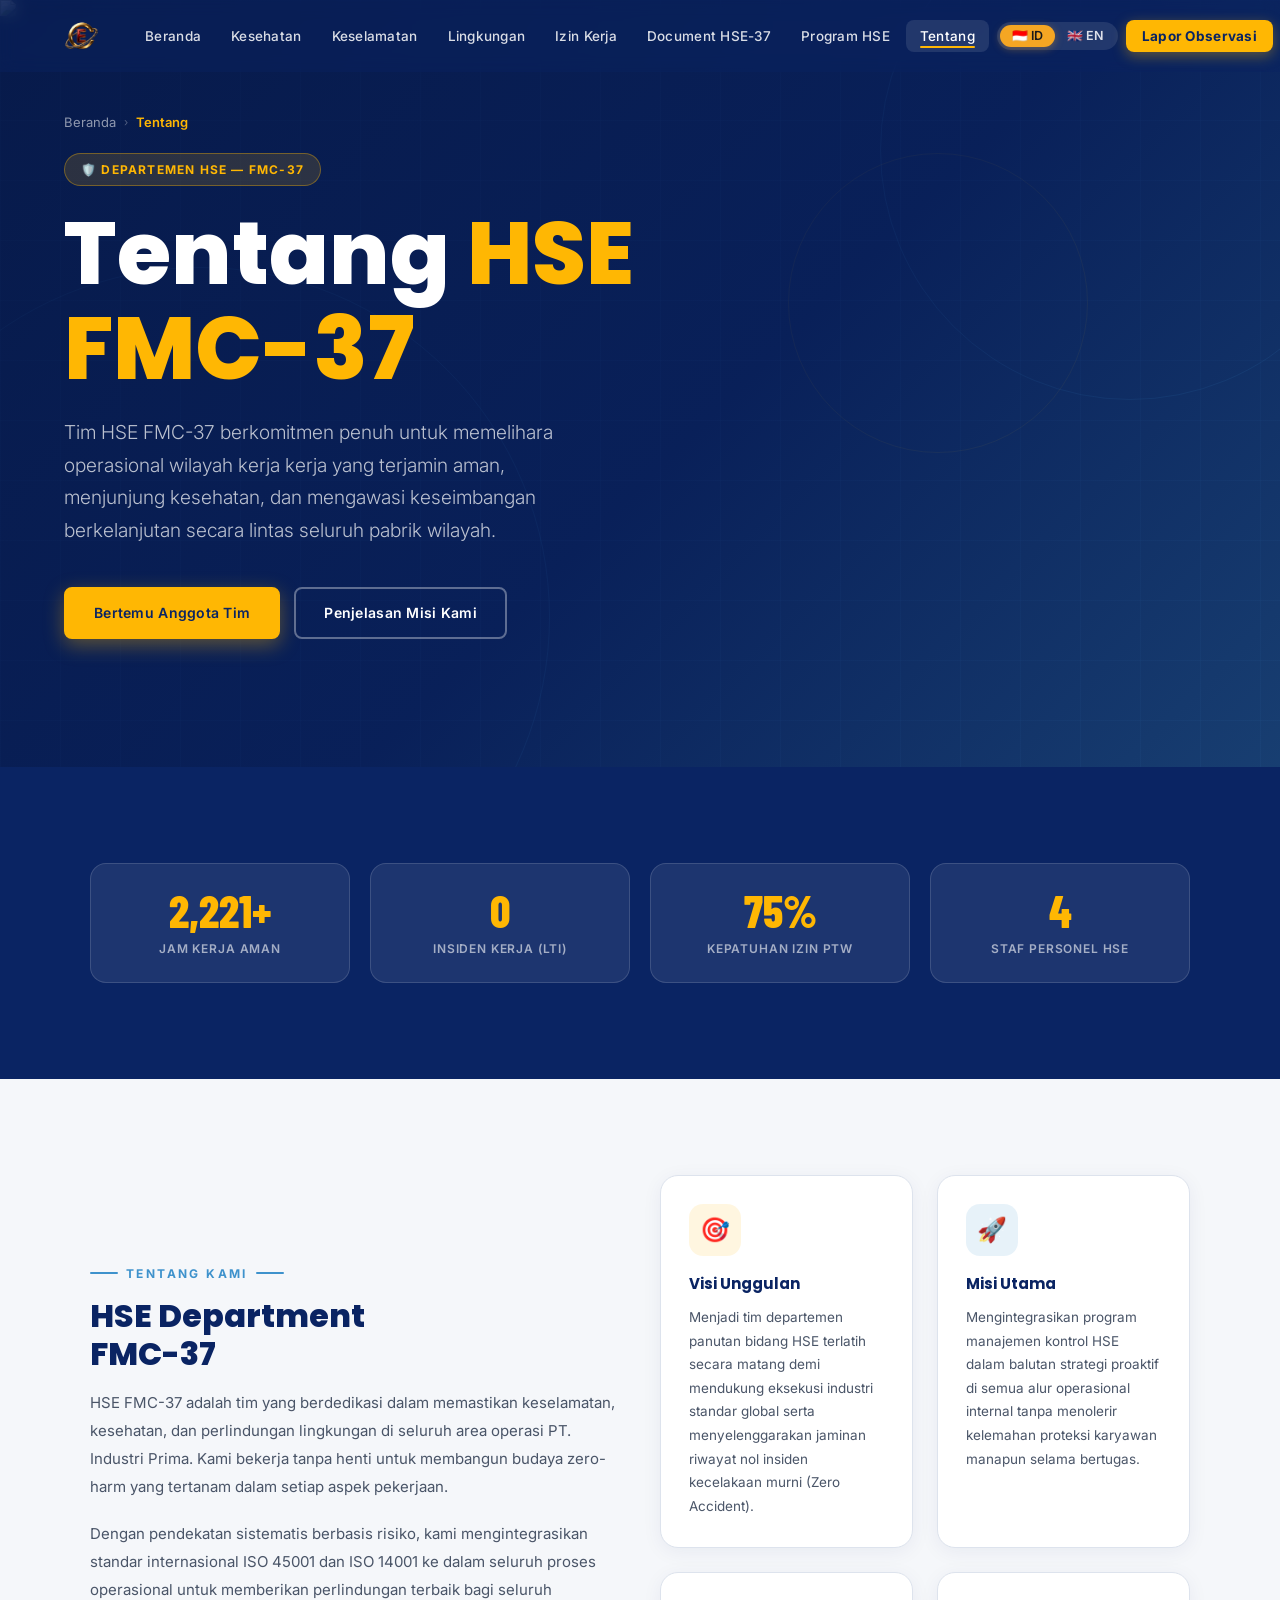
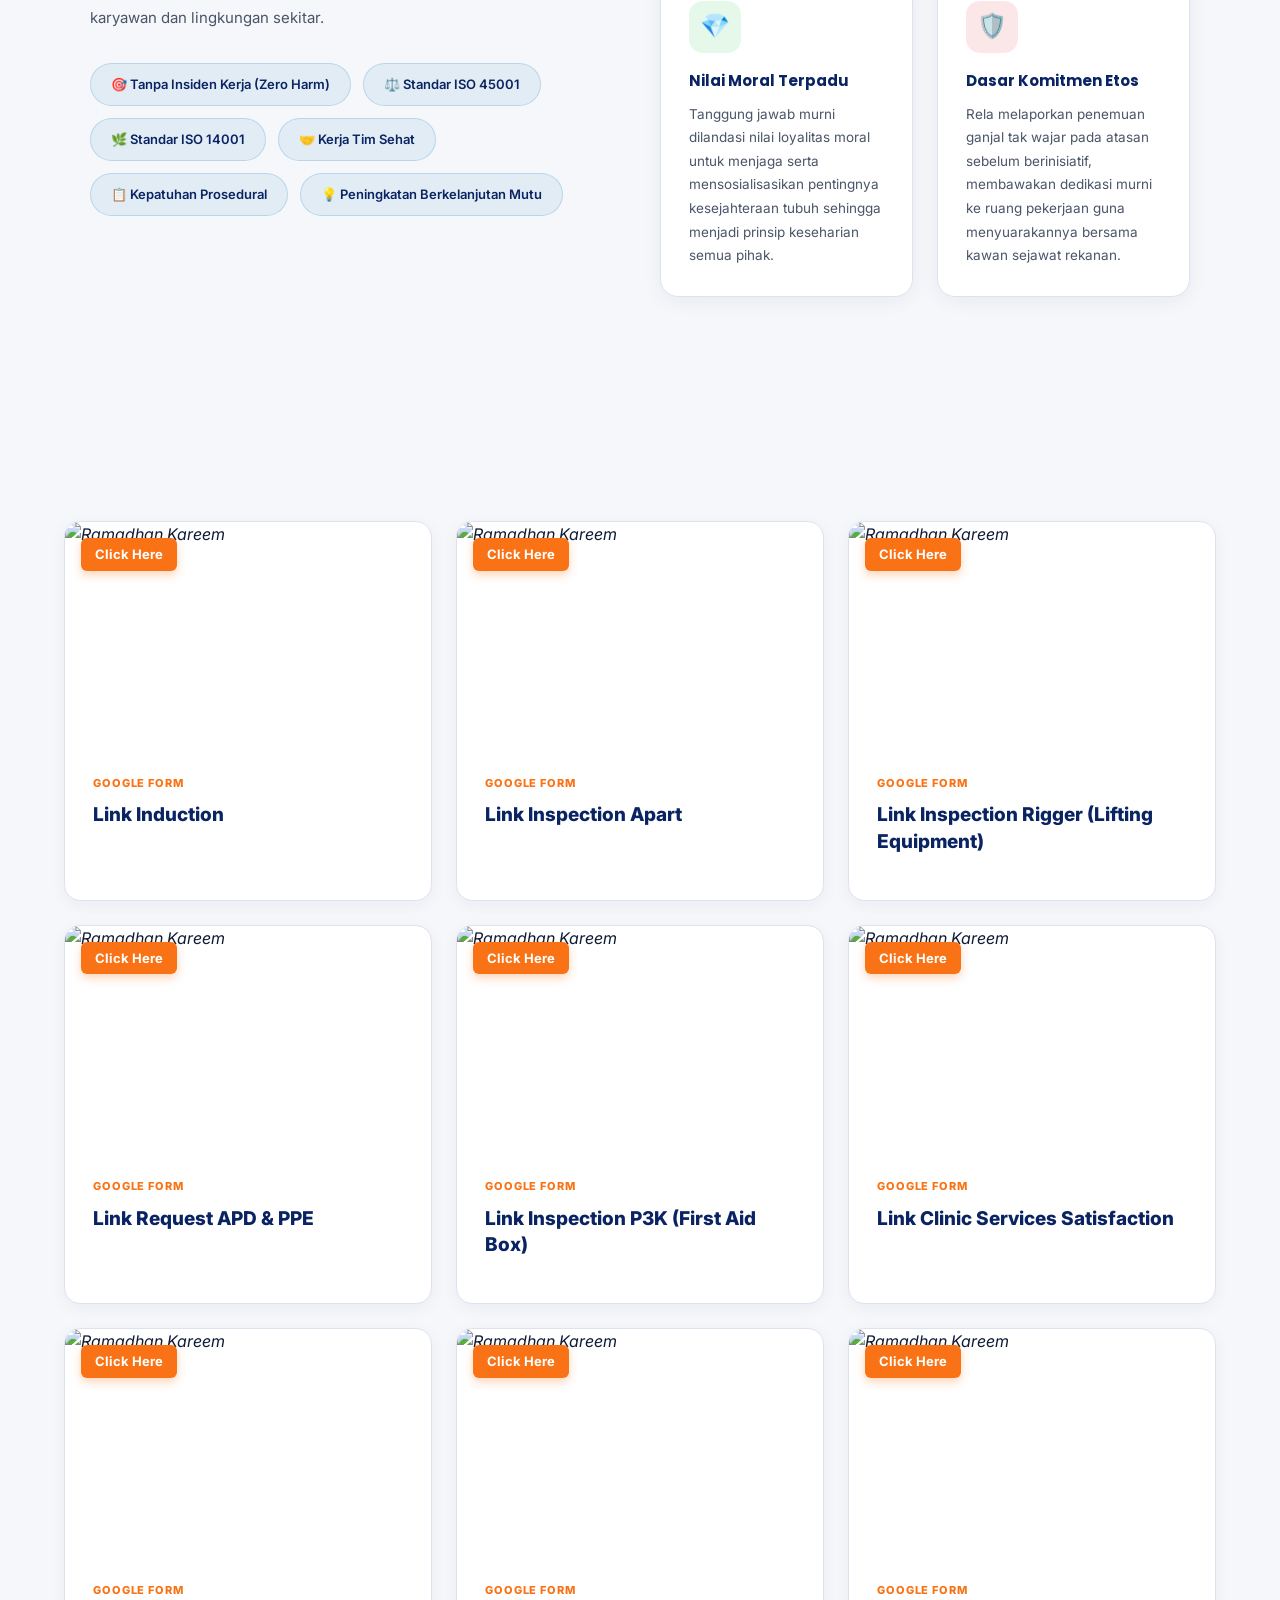
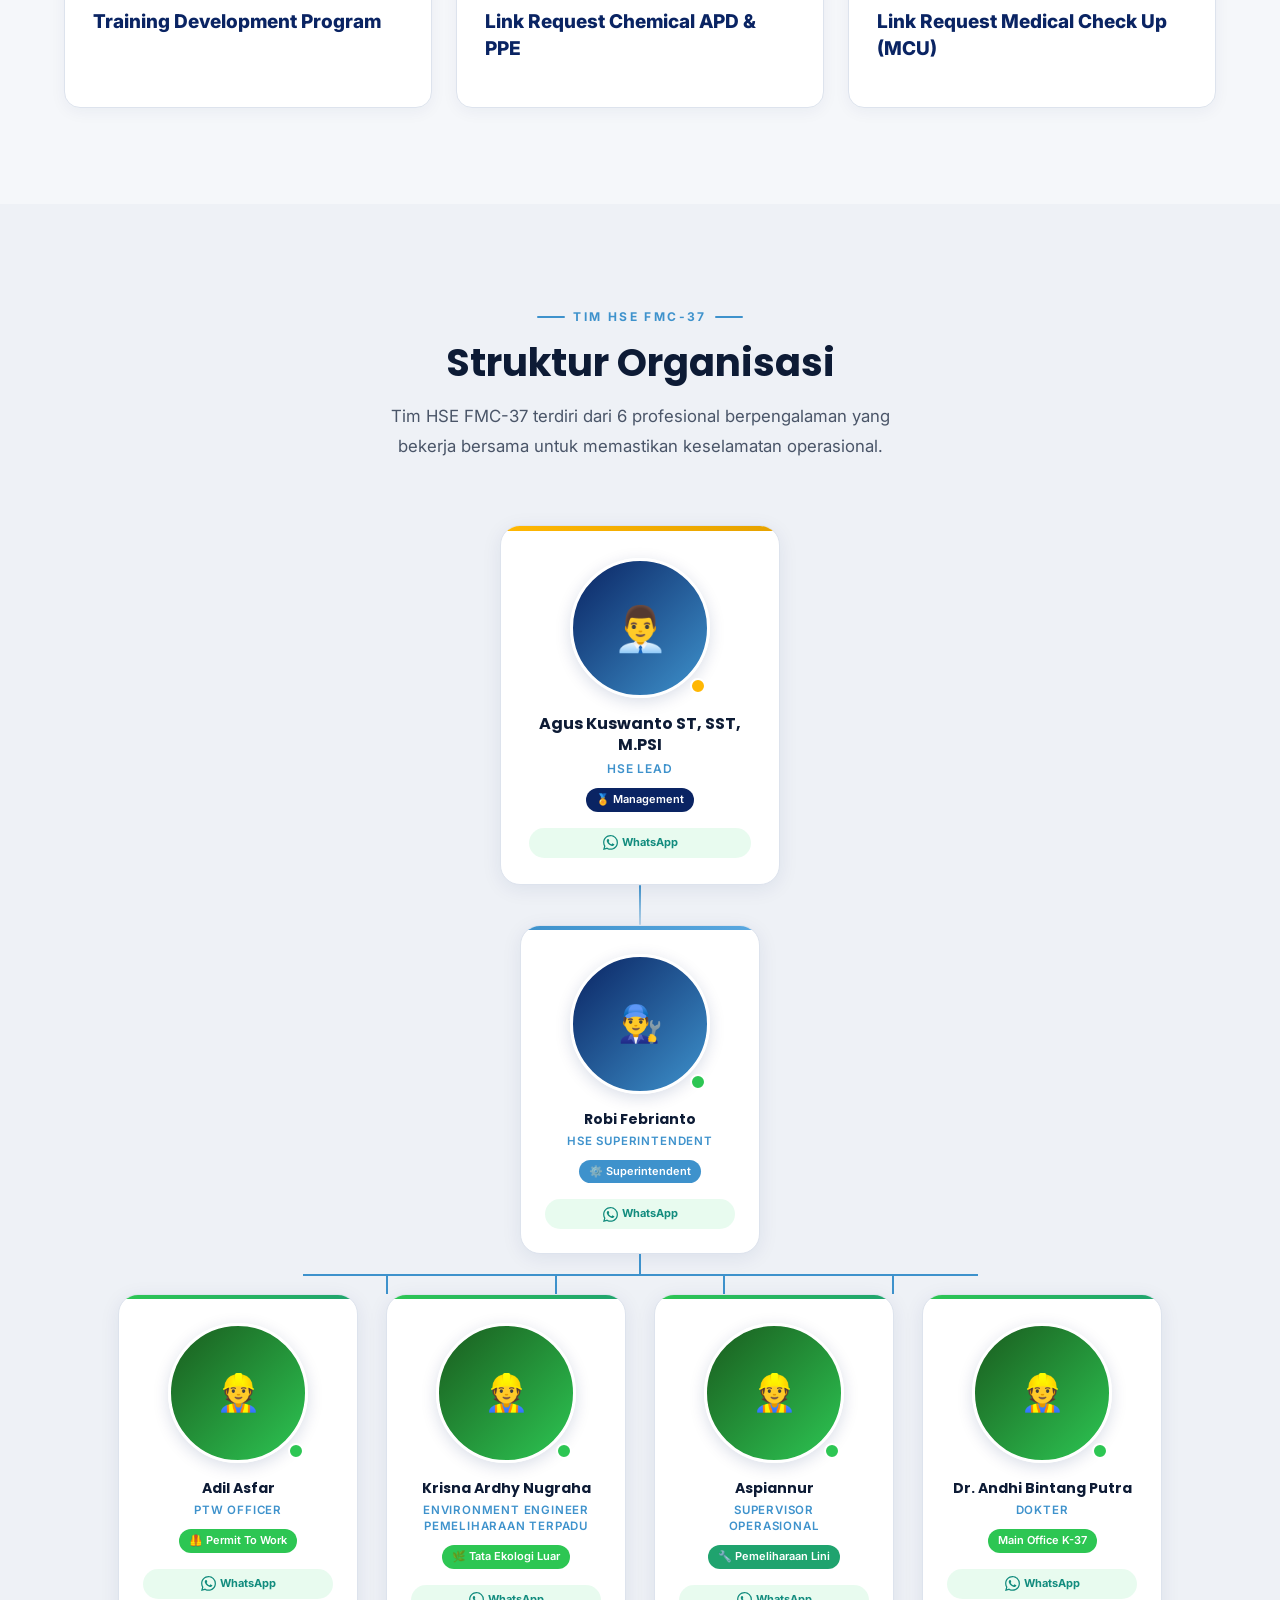
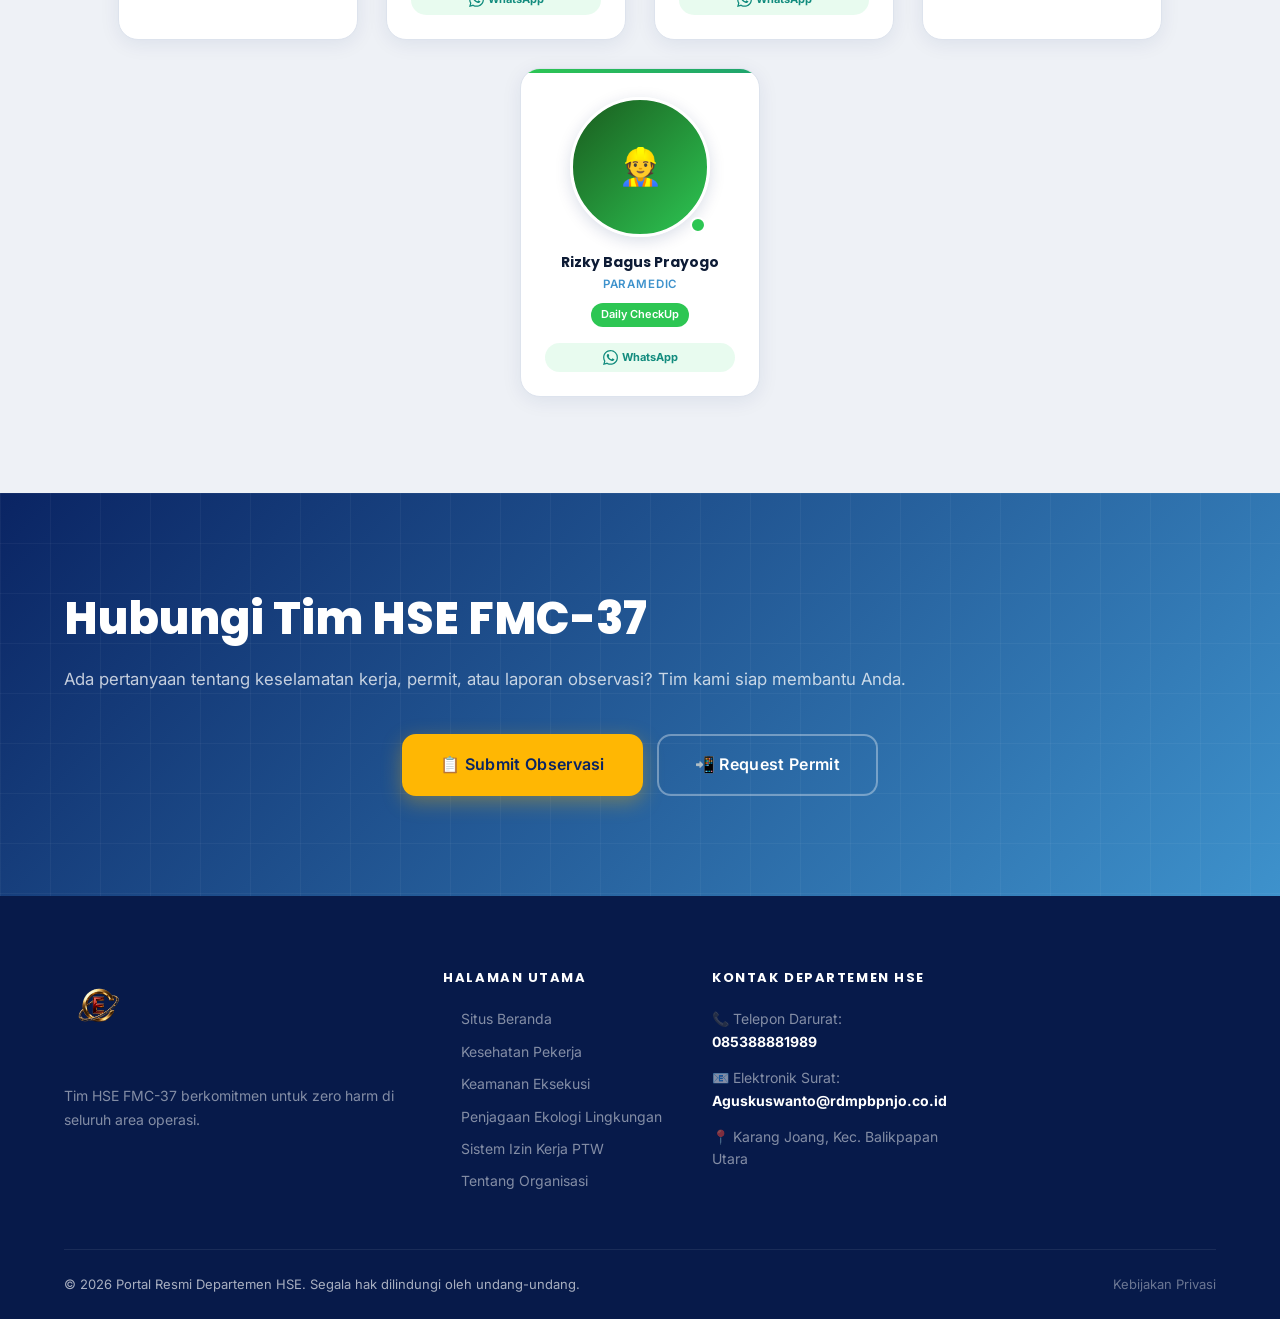
==== commit 7681125c: "Update logo size, add logobaru.webp, set meta tags for SEO and Social Media, and remove Campaign Pro" ====
--- a/about.html
+++ b/about.html
@@ -467,7 +467,21 @@
       }
     }
   </style>
-  <link rel="icon" href="assets/logo-rdmp.png?v=2" type="image/png" />
+  <link rel="icon" href="assets/logobaru.webp?v=3" type="image/webp" />
+  <link rel="apple-touch-icon" href="assets/logobaru.webp?v=3" />
+
+  <!-- Meta Tags for Social Media and SEO -->
+  <meta property="og:title" content="Portal Departemen HSE" />
+  <meta property="og:description" content="Portal Departemen HSE Industri untuk komunikasi keselamatan, pelaporan, dan dokumentasi." />
+  <meta property="og:image" itemprop="image" content="https://raw.githubusercontent.com/wirantochalik/HSE-K37/main/assets/logobaru.webp" />
+  <meta property="og:url" content="https://wirantochalik.github.io/HSE-K37/" />
+  <meta property="og:type" content="website" />
+  
+  <meta name="twitter:card" content="summary_large_image" />
+  <meta name="twitter:title" content="Portal Departemen HSE" />
+  <meta name="twitter:description" content="Portal Departemen HSE Industri untuk komunikasi keselamatan, pelaporan, dan dokumentasi." />
+  <meta name="twitter:image" content="https://raw.githubusercontent.com/wirantochalik/HSE-K37/main/assets/logobaru.webp" />
+
 </head>
 
 <body>
@@ -476,8 +490,8 @@
   <nav class="navbar transparent" role="navigation">
     <div class="nav-inner">
       <a href="index.html" class="nav-logo" style="display:flex; align-items:center;">
-        <img src="assets/logo-rdmp.png" alt="RDMP Balikpapan JO"
-          style="height: 52px; width: auto; object-fit: contain; transform: translateY(4px) translateX(-4px);">
+        <img src="assets/logobaru.webp" alt="RDMP Balikpapan JO"
+          style="height: 64px; width: auto; object-fit: contain; transform: translateY(2px) translateX(-2px);">
       </a>
       <ul class="nav-links">
         <li><a href="index.html">Beranda</a></li>
@@ -1062,8 +1076,8 @@
     <div class="footer-grid">
       <div class="footer-brand">
         <div class="footer-logo">
-          <img src="assets/logo-rdmp.png" alt="RDMP Balikpapan JO"
-            style="height: 64px; width: auto; object-fit: contain; margin-bottom: 20px; transform: translateX(-6px);">
+          <img src="assets/logobaru.webp" alt="RDMP Balikpapan JO"
+            style="height: 80px; width: auto; object-fit: contain; margin-bottom: 20px; transform: translateX(-6px);">
         </div>
         <p class="footer-desc">Tim HSE FMC-37 berkomitmen untuk zero harm di seluruh area operasi.</p>
       </div>
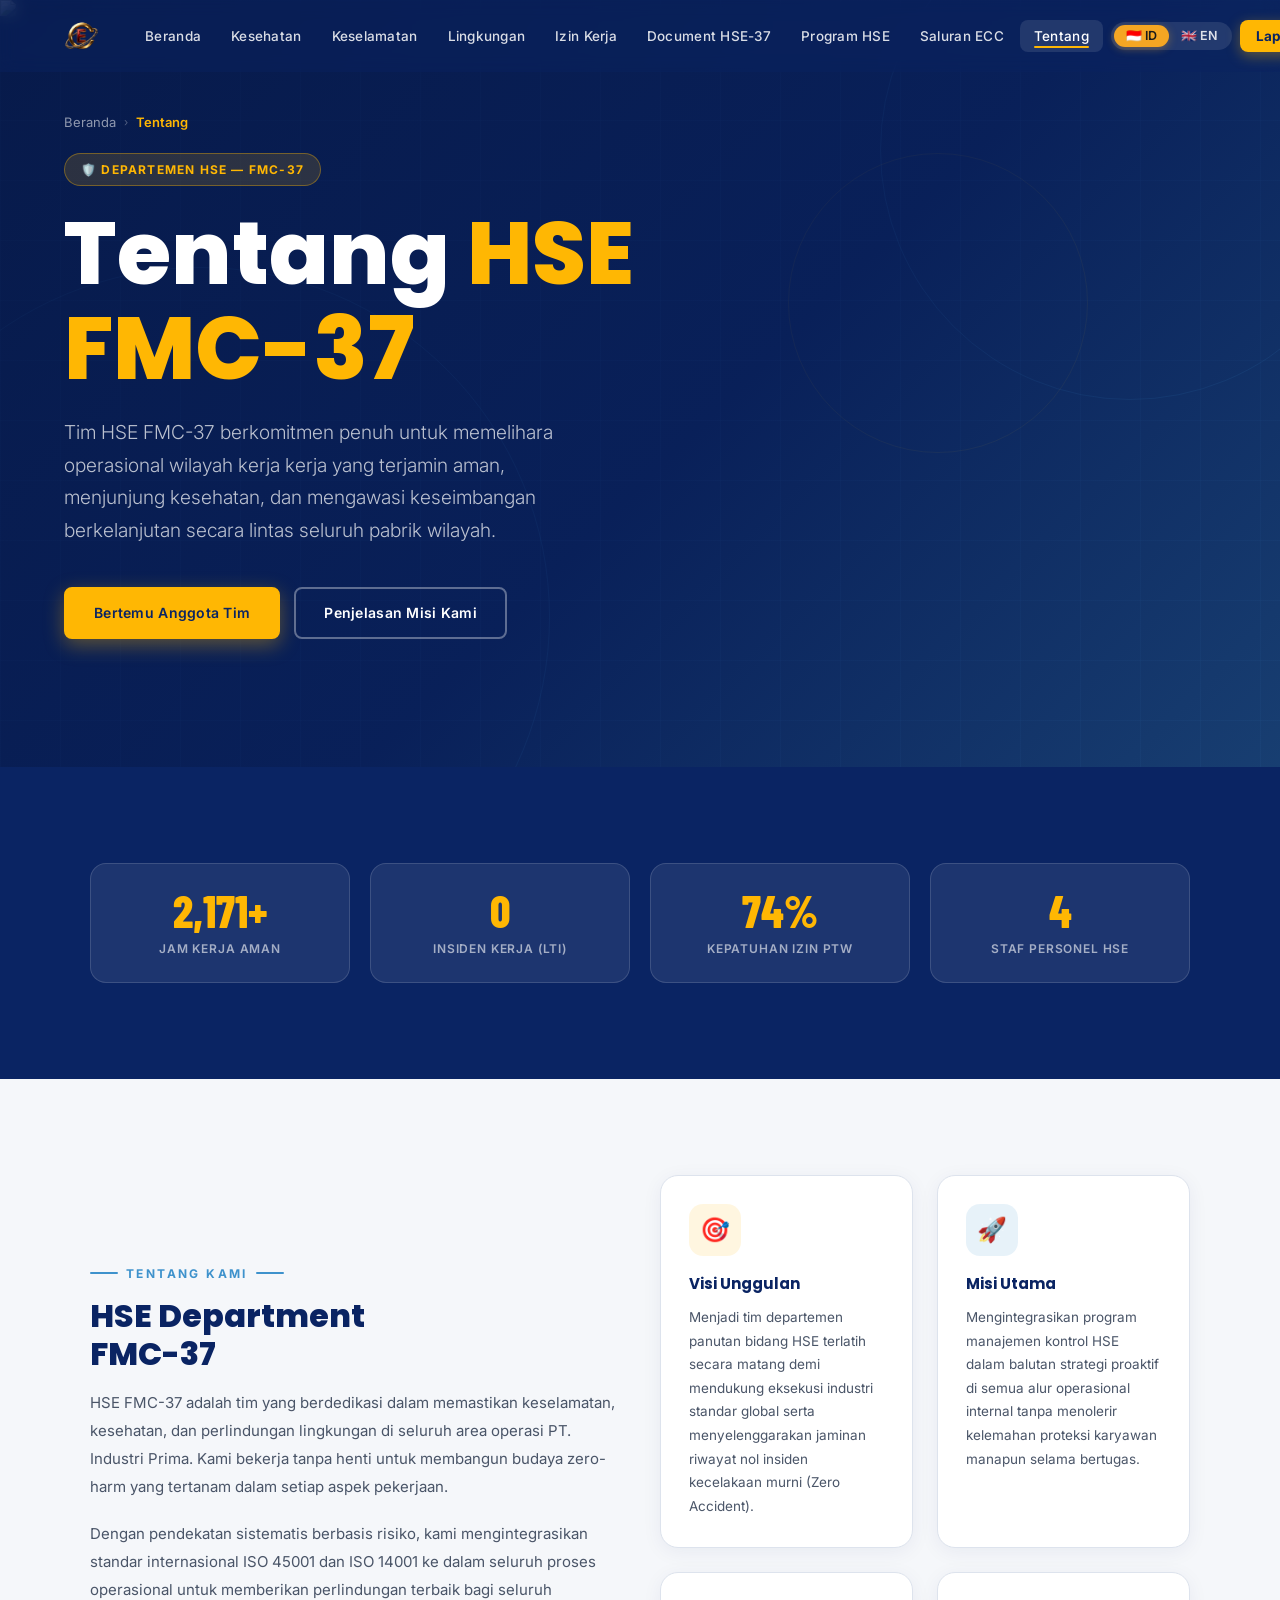
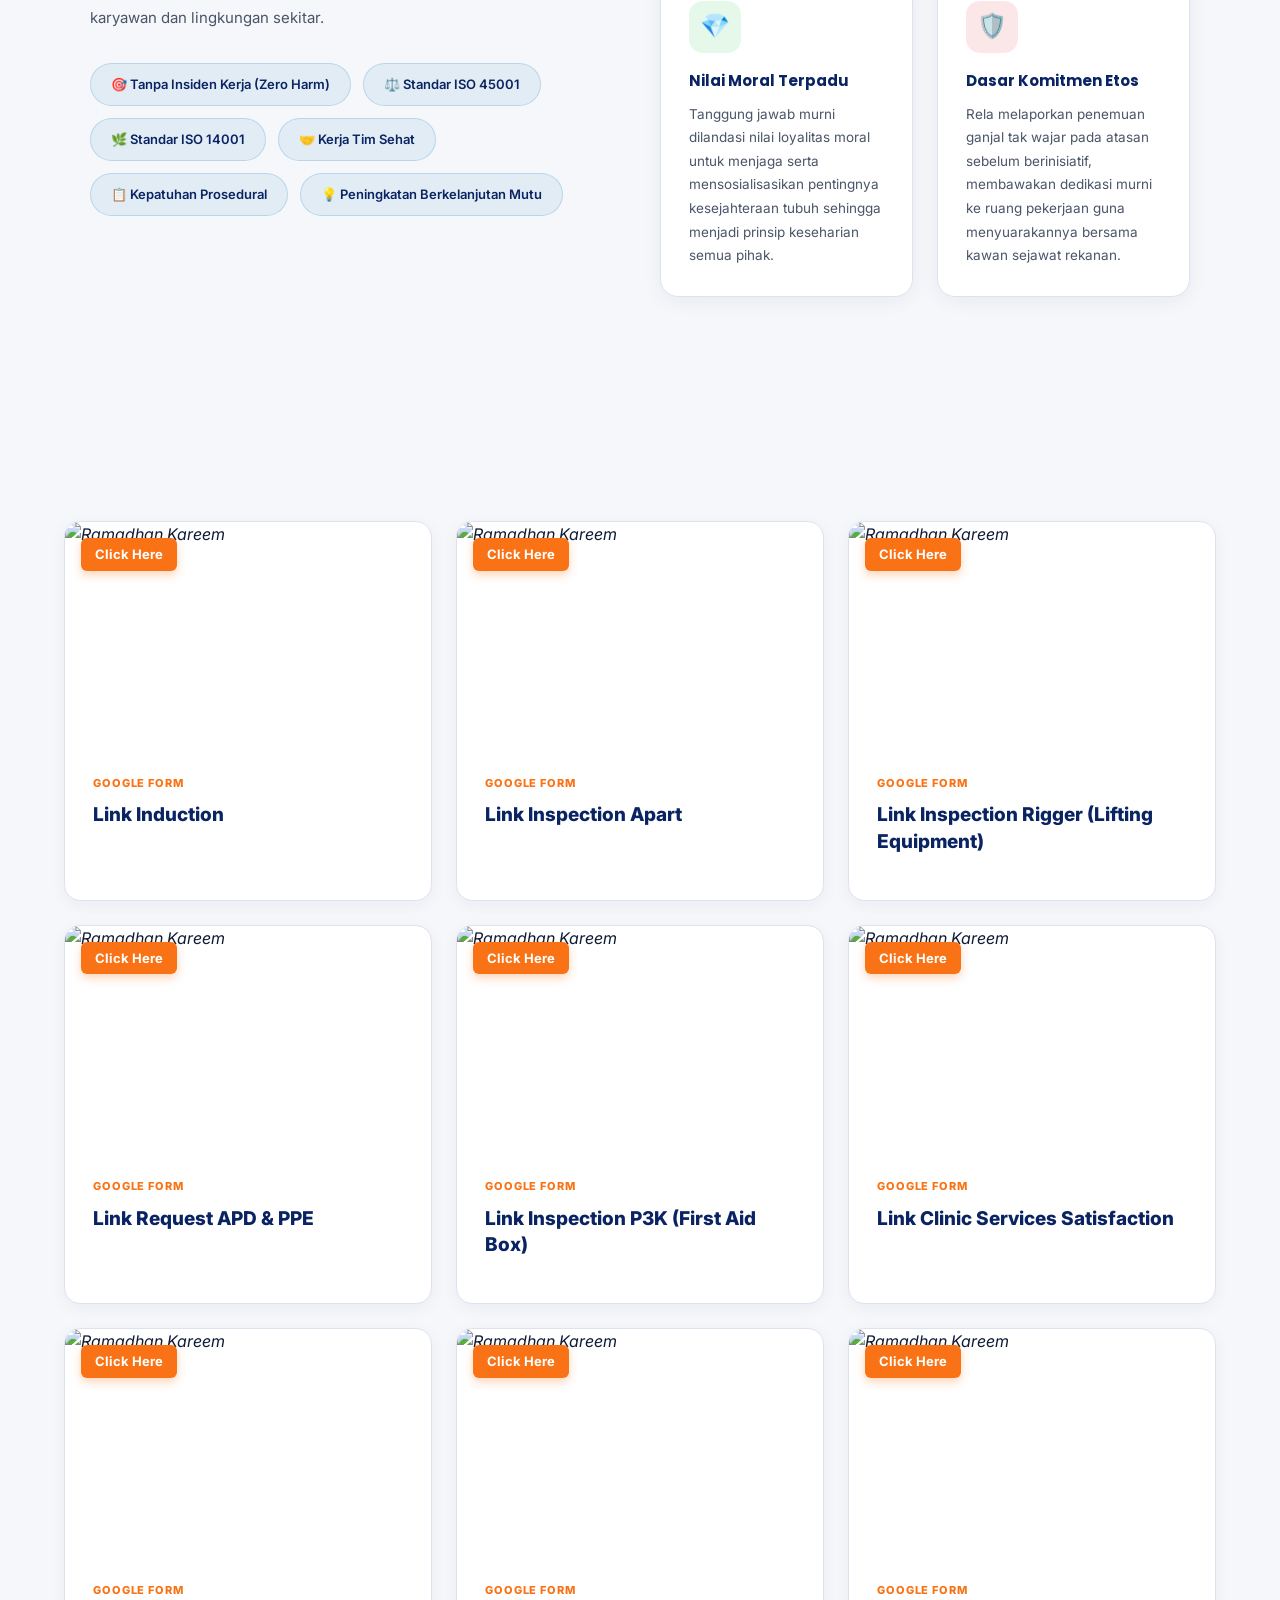
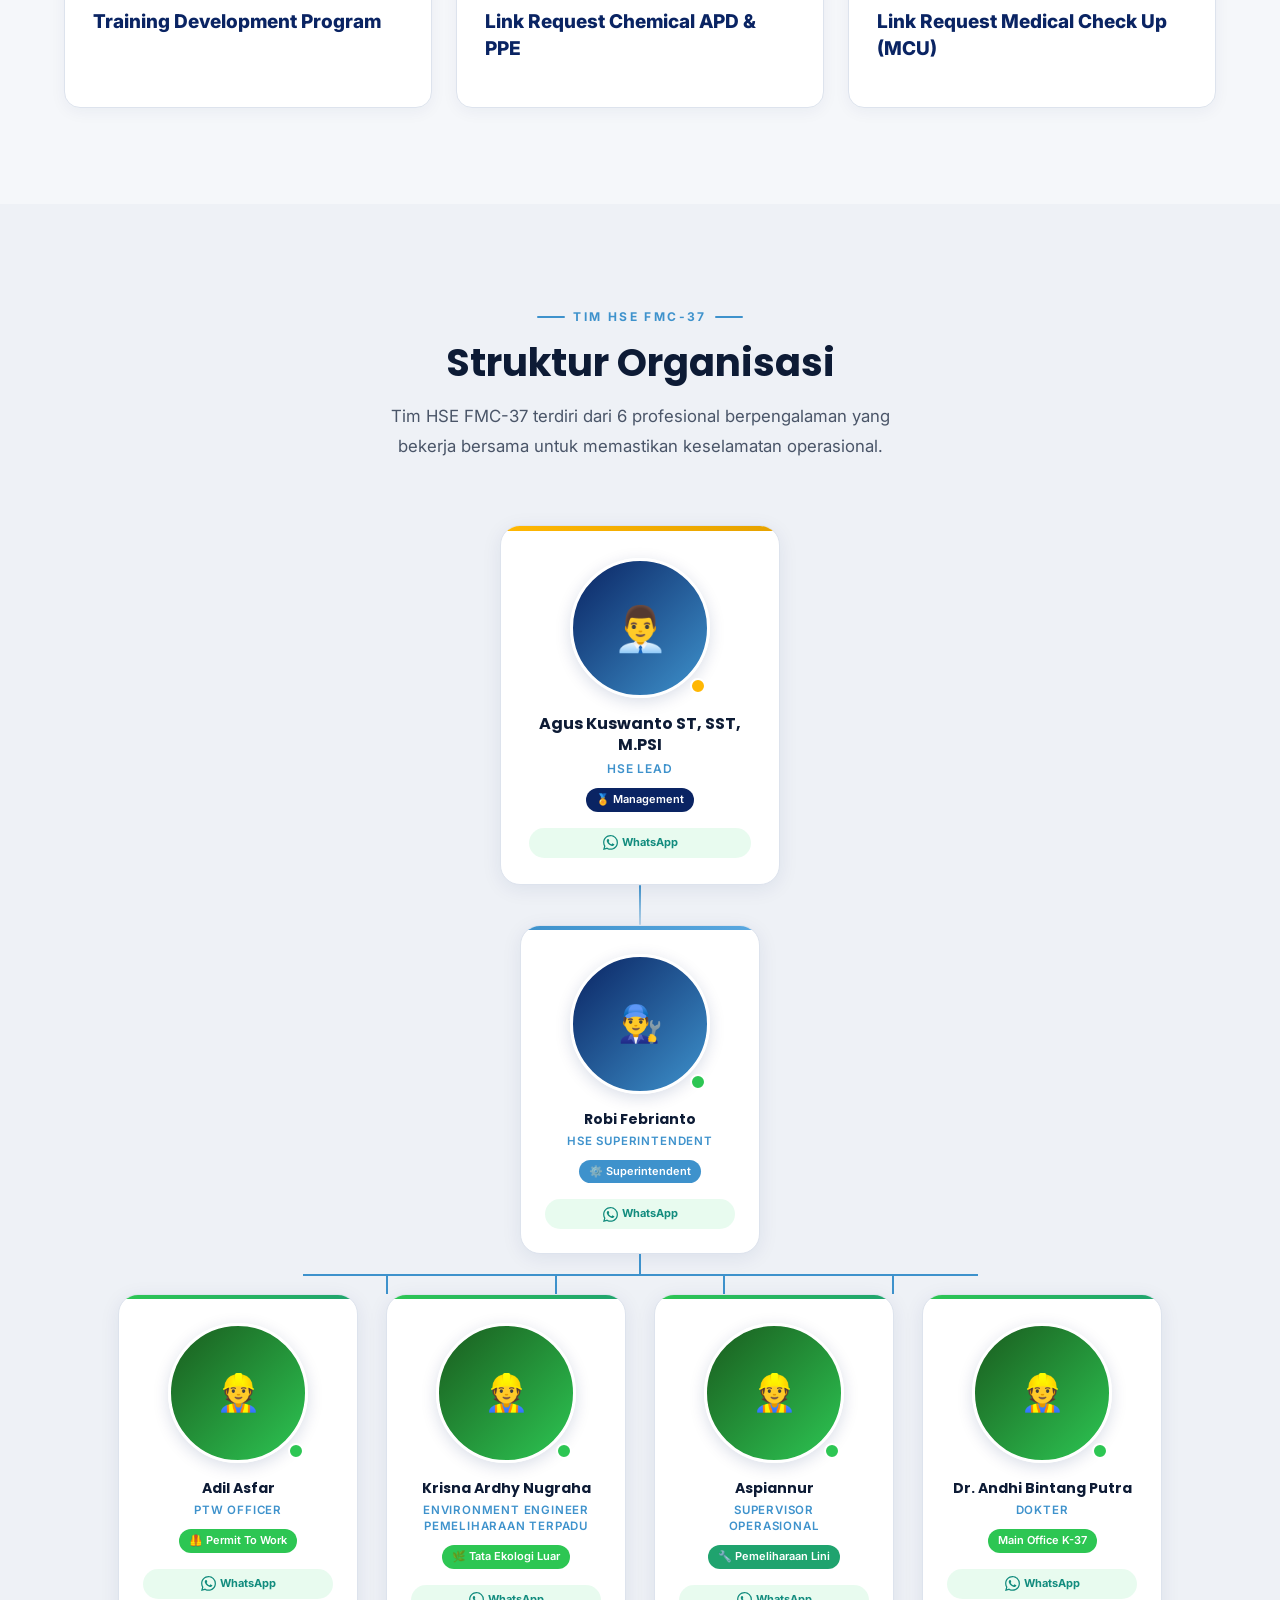
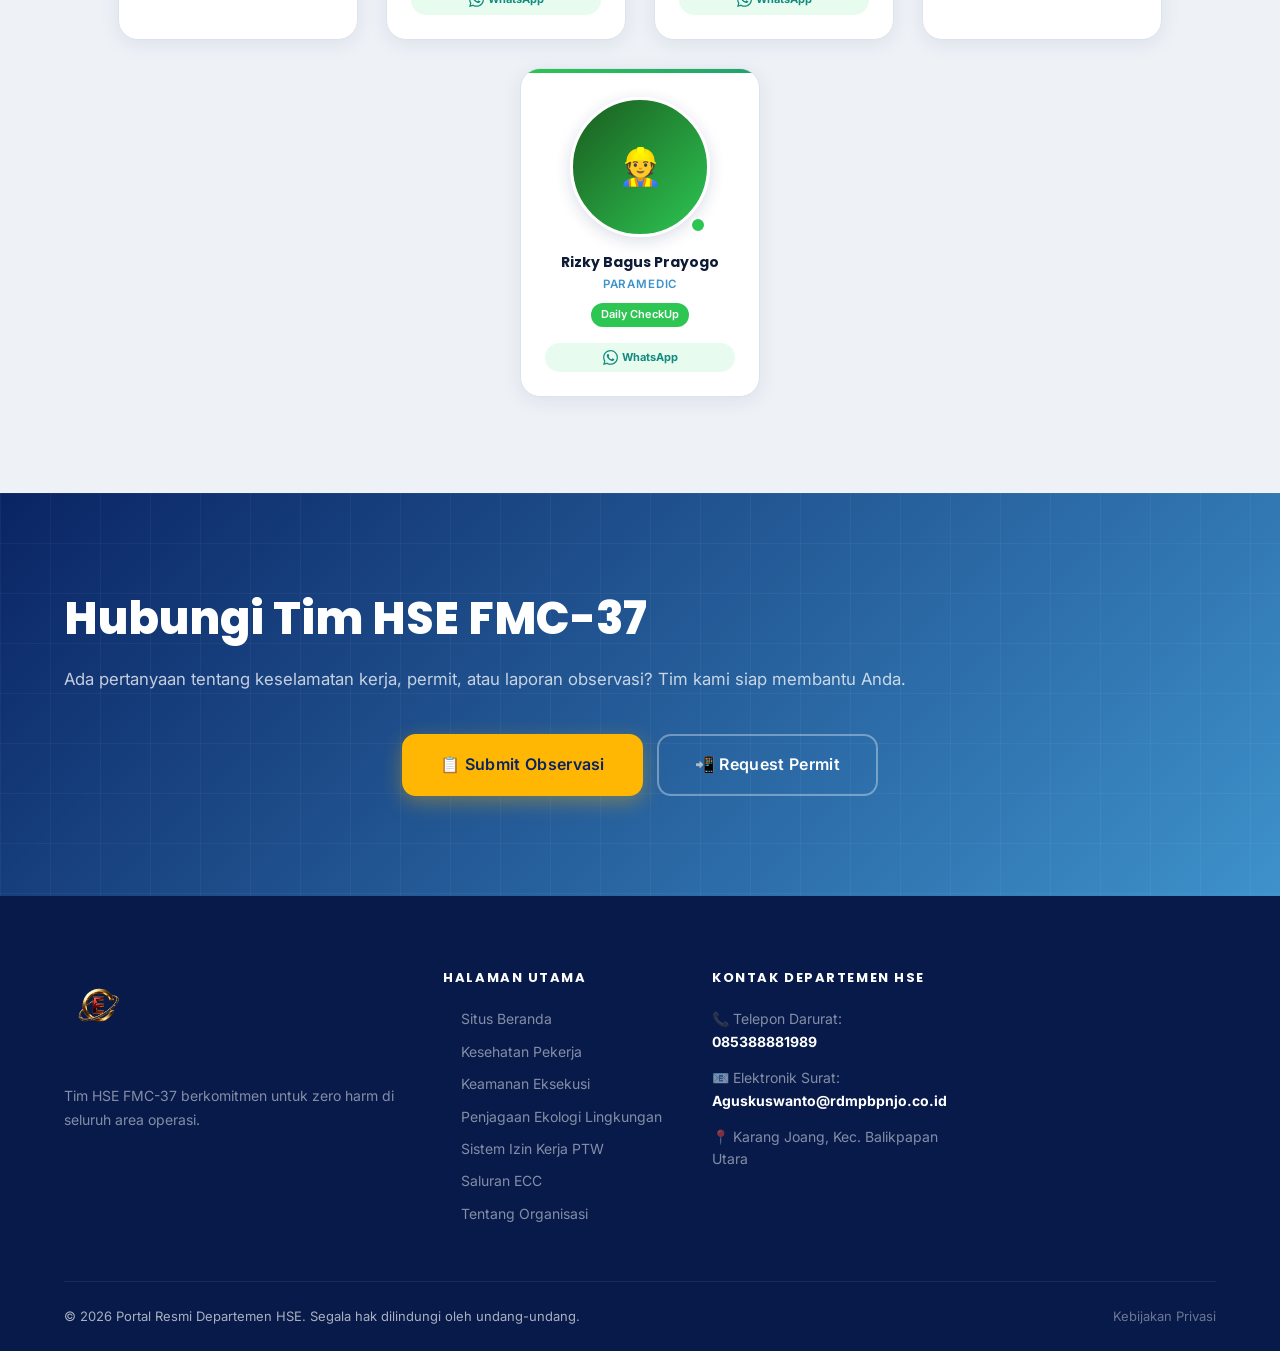
==== commit 1519d158: "feat: add Saluran ECC galleries (General, Daily, Health, Safety Op, Environment, Chemical) with WebP" ====
--- a/about.html
+++ b/about.html
@@ -501,6 +501,7 @@
         <li><a href="permit.html">Izin Kerja</a></li>
         <li><a href="document.html">Document HSE-37</a></li>
         <li><a href="program.html">Program HSE</a></li>
+        <li><a href="channel.html">Saluran ECC</a></li>
         <li><a href="about.html" class="active">Tentang</a></li>
         <li>
           <div class="lang-switcher" id="lang-switcher">
@@ -1089,7 +1090,8 @@
           <li><a href="safety.html">Keamanan Eksekusi</a></li>
           <li><a href="environment.html">Penjagaan Ekologi Lingkungan</a></li>
           <li><a href="permit.html">Sistem Izin Kerja PTW</a></li>
-          <li><a href="about.html">Tentang Organisasi</a></li>
+          <li><a href="channel.html">Saluran ECC</a></li>
+        <li><a href="about.html">Tentang Organisasi</a></li>
         </ul>
       </div>
       <div>
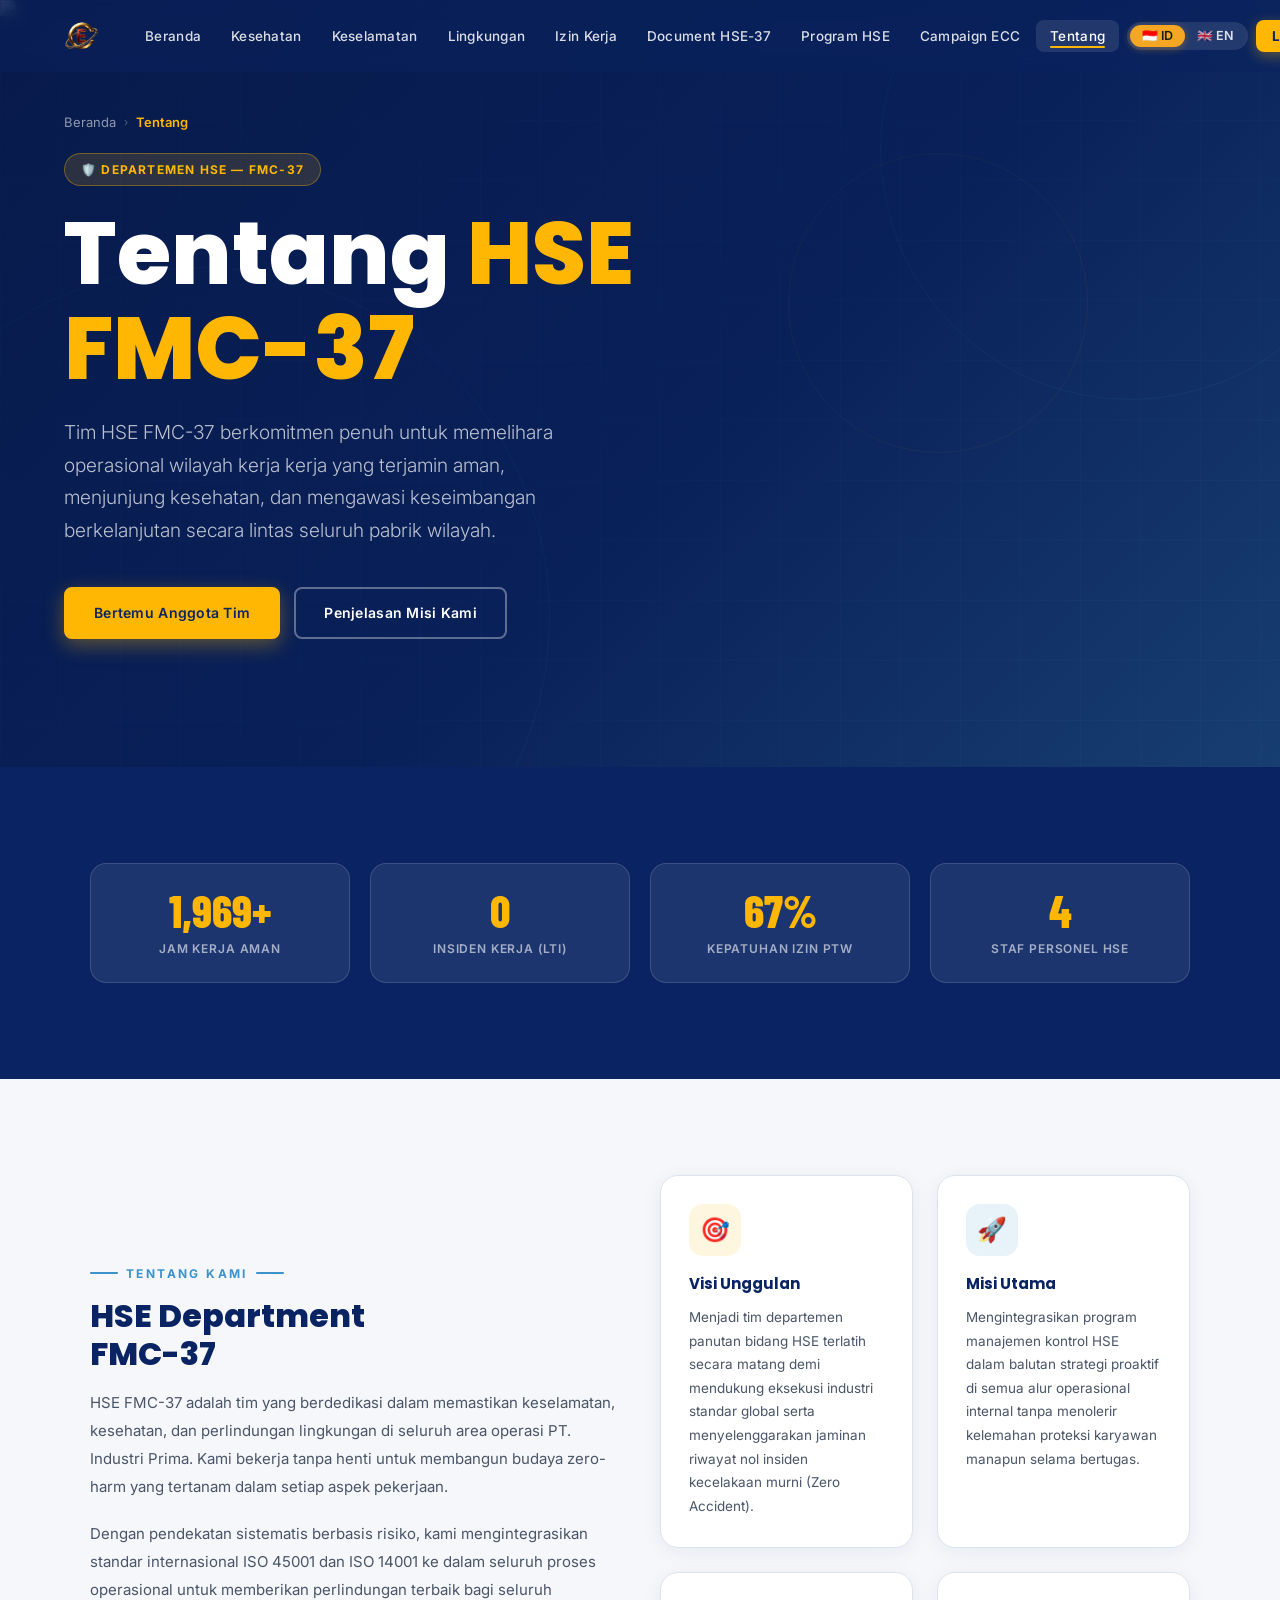
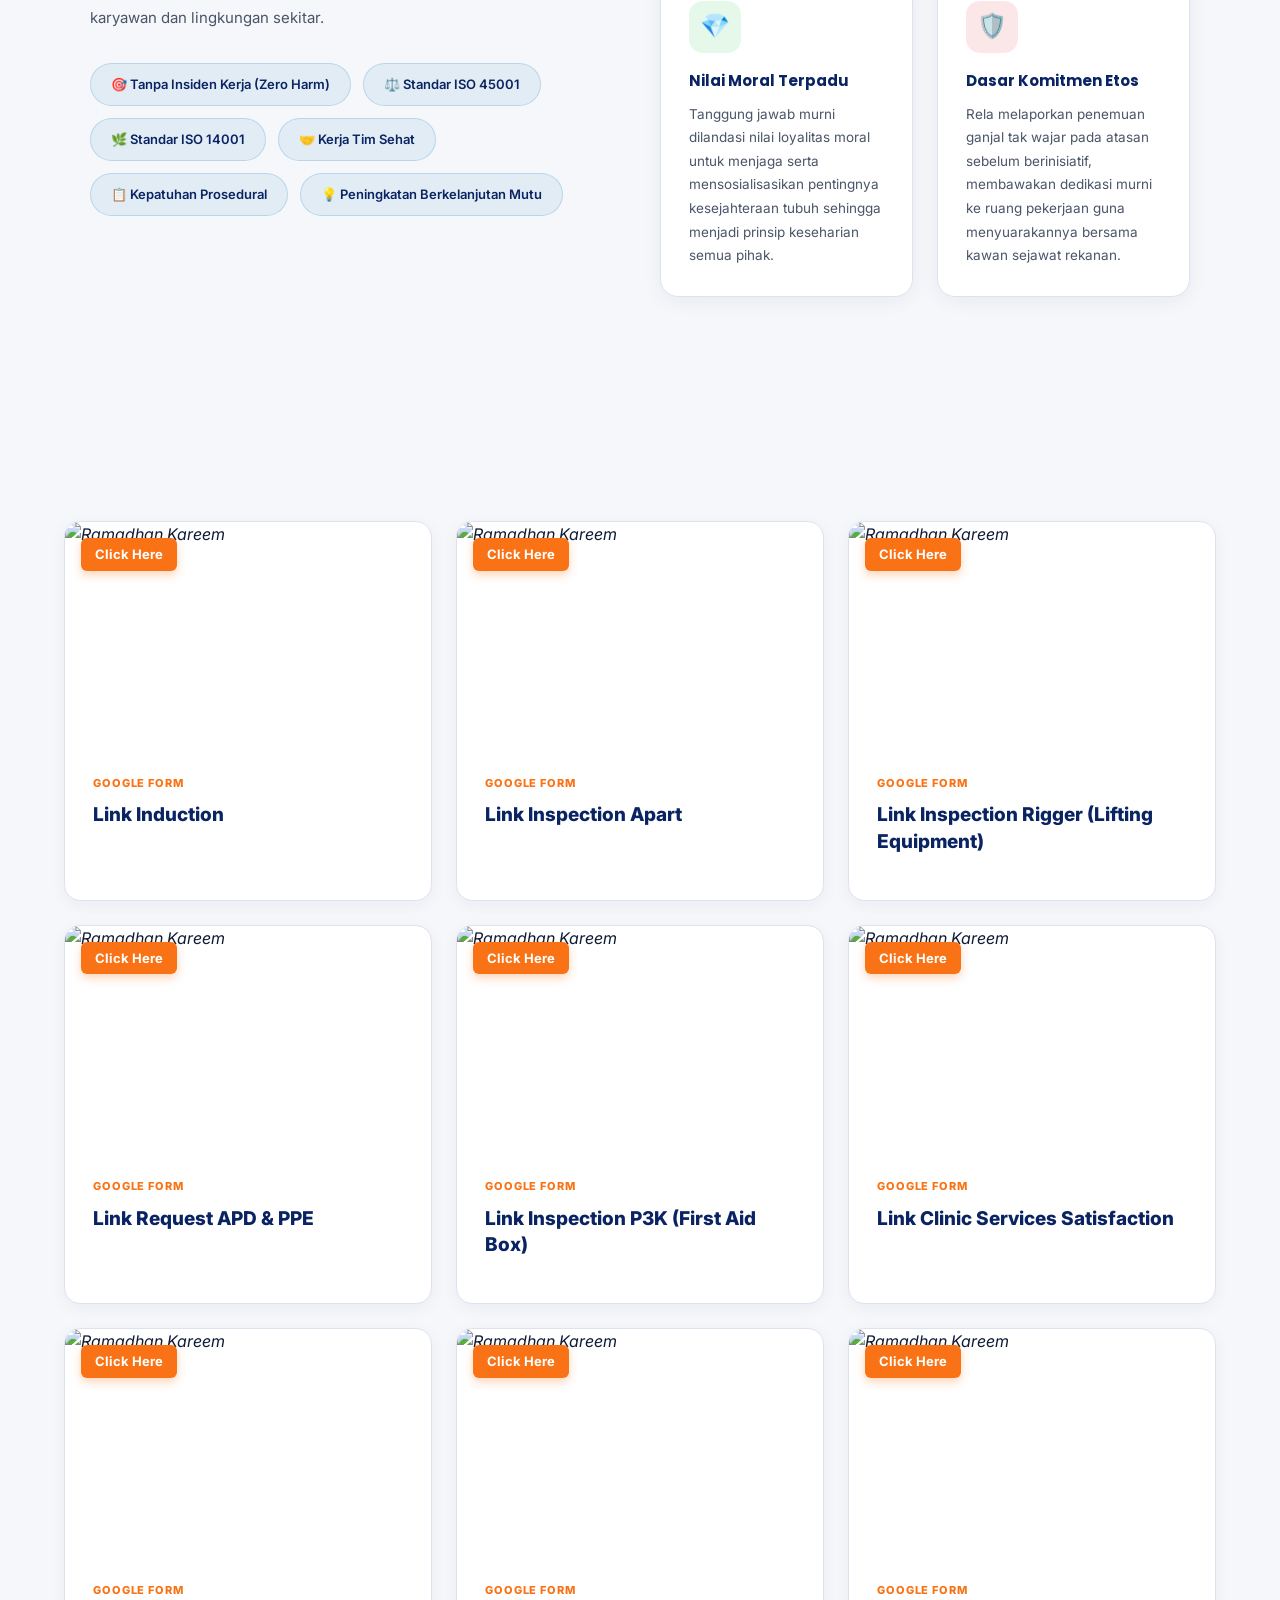
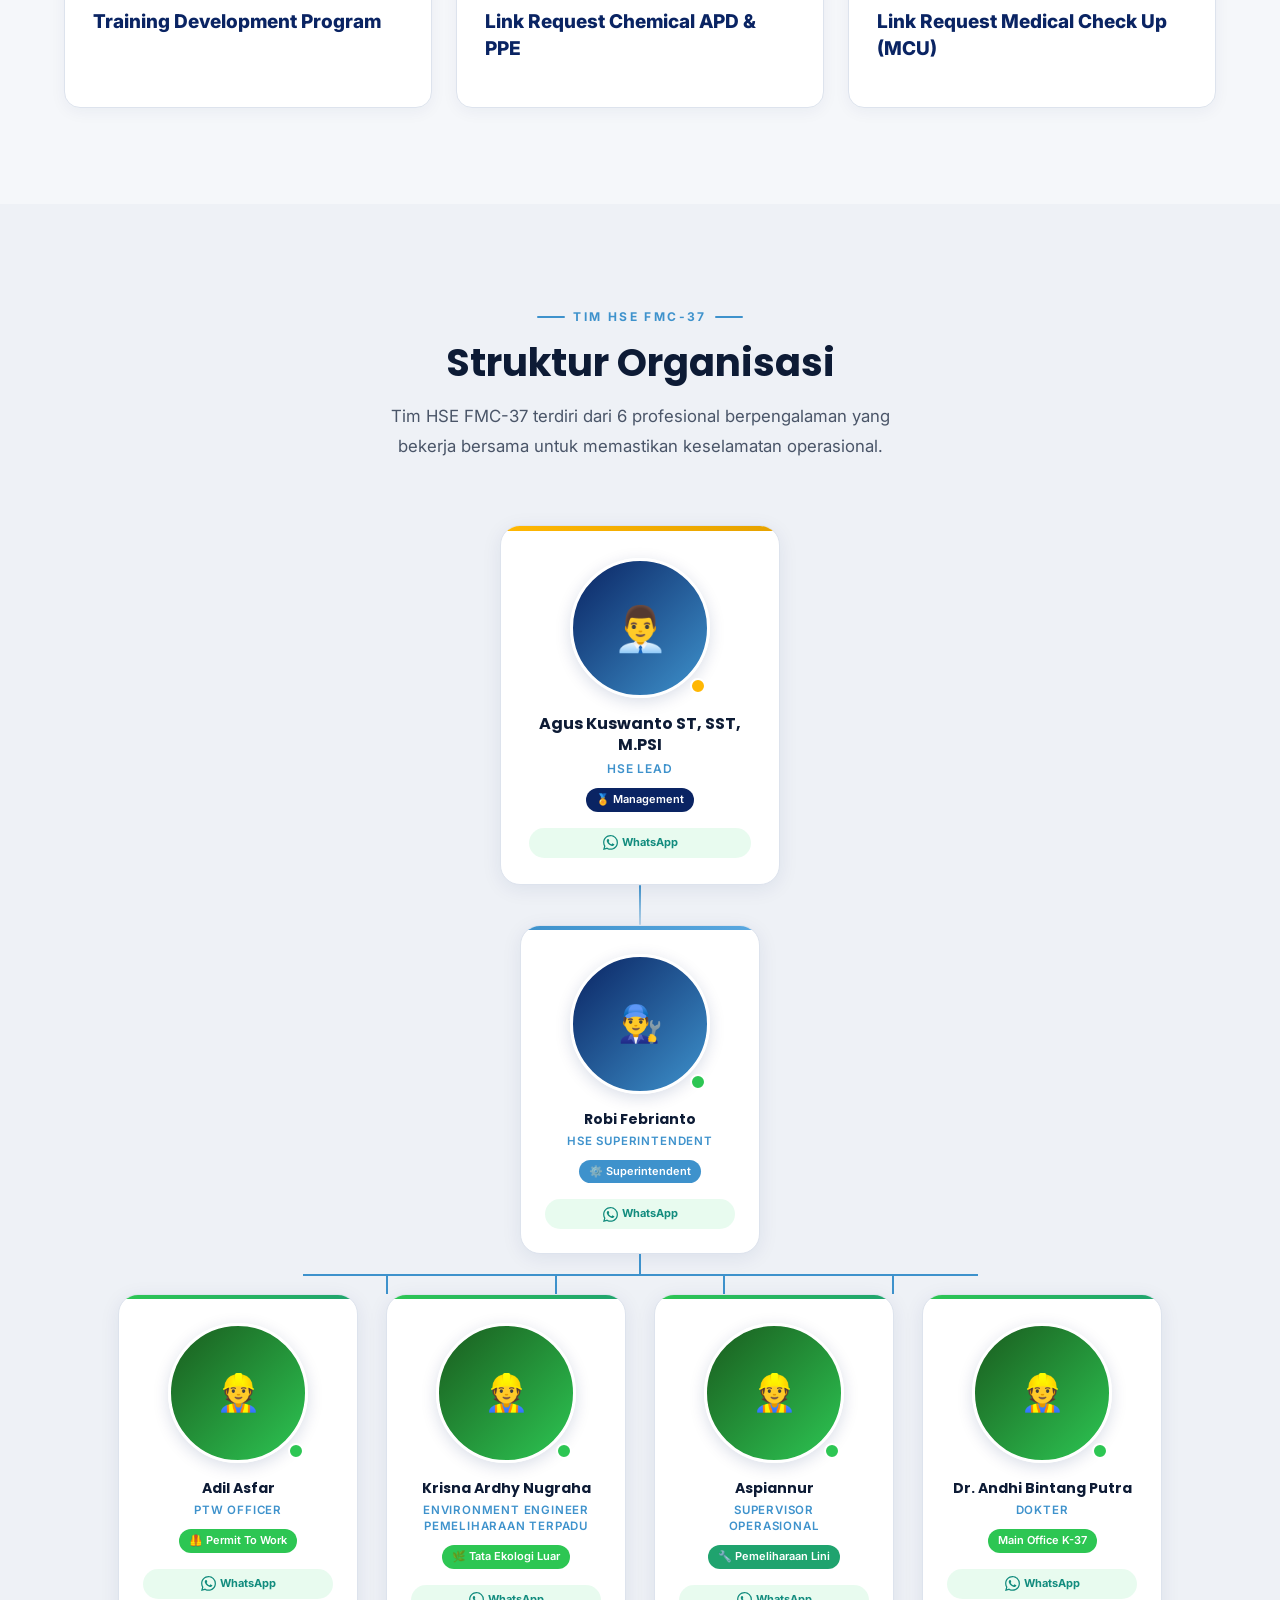
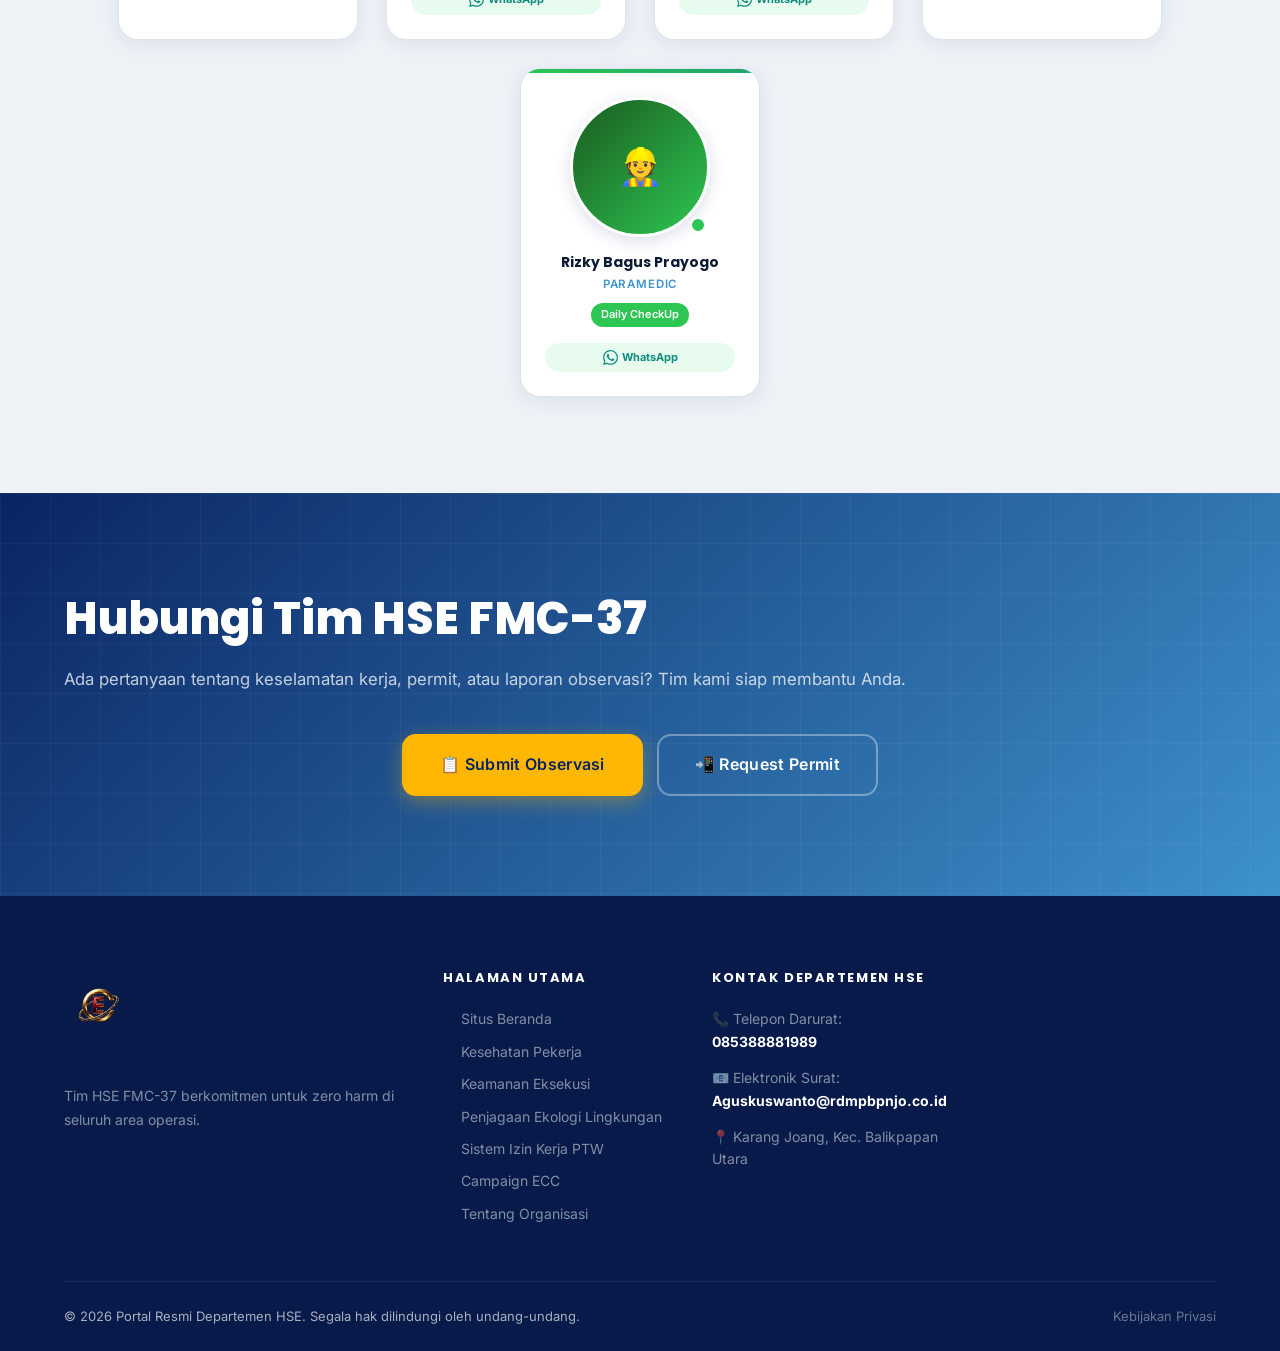
==== commit 7d4049e4: "style: rename 'Saluran ECC' to 'Campaign ECC' in all files" ====
--- a/about.html
+++ b/about.html
@@ -501,7 +501,7 @@
         <li><a href="permit.html">Izin Kerja</a></li>
         <li><a href="document.html">Document HSE-37</a></li>
         <li><a href="program.html">Program HSE</a></li>
-        <li><a href="channel.html">Saluran ECC</a></li>
+        <li><a href="channel.html">Campaign ECC</a></li>
         <li><a href="about.html" class="active">Tentang</a></li>
         <li>
           <div class="lang-switcher" id="lang-switcher">
@@ -1090,7 +1090,7 @@
           <li><a href="safety.html">Keamanan Eksekusi</a></li>
           <li><a href="environment.html">Penjagaan Ekologi Lingkungan</a></li>
           <li><a href="permit.html">Sistem Izin Kerja PTW</a></li>
-          <li><a href="channel.html">Saluran ECC</a></li>
+          <li><a href="channel.html">Campaign ECC</a></li>
         <li><a href="about.html">Tentang Organisasi</a></li>
         </ul>
       </div>
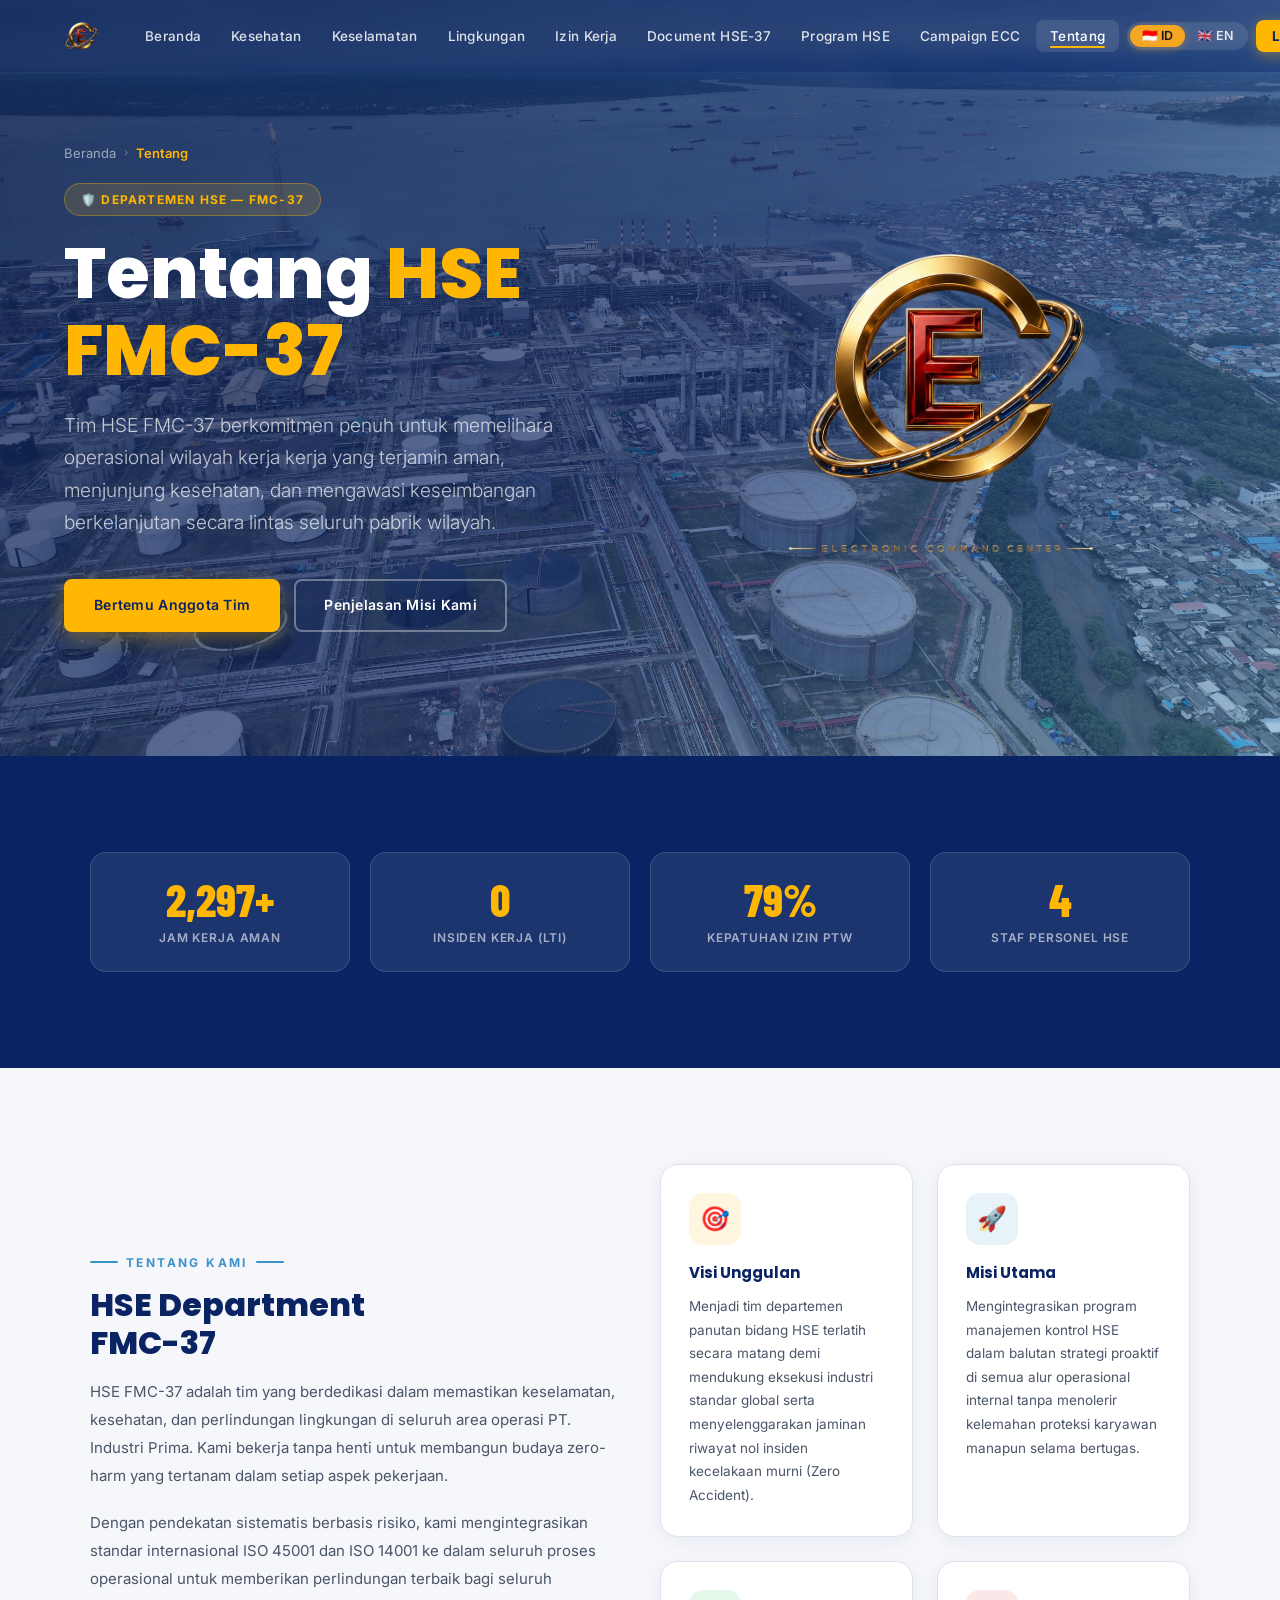
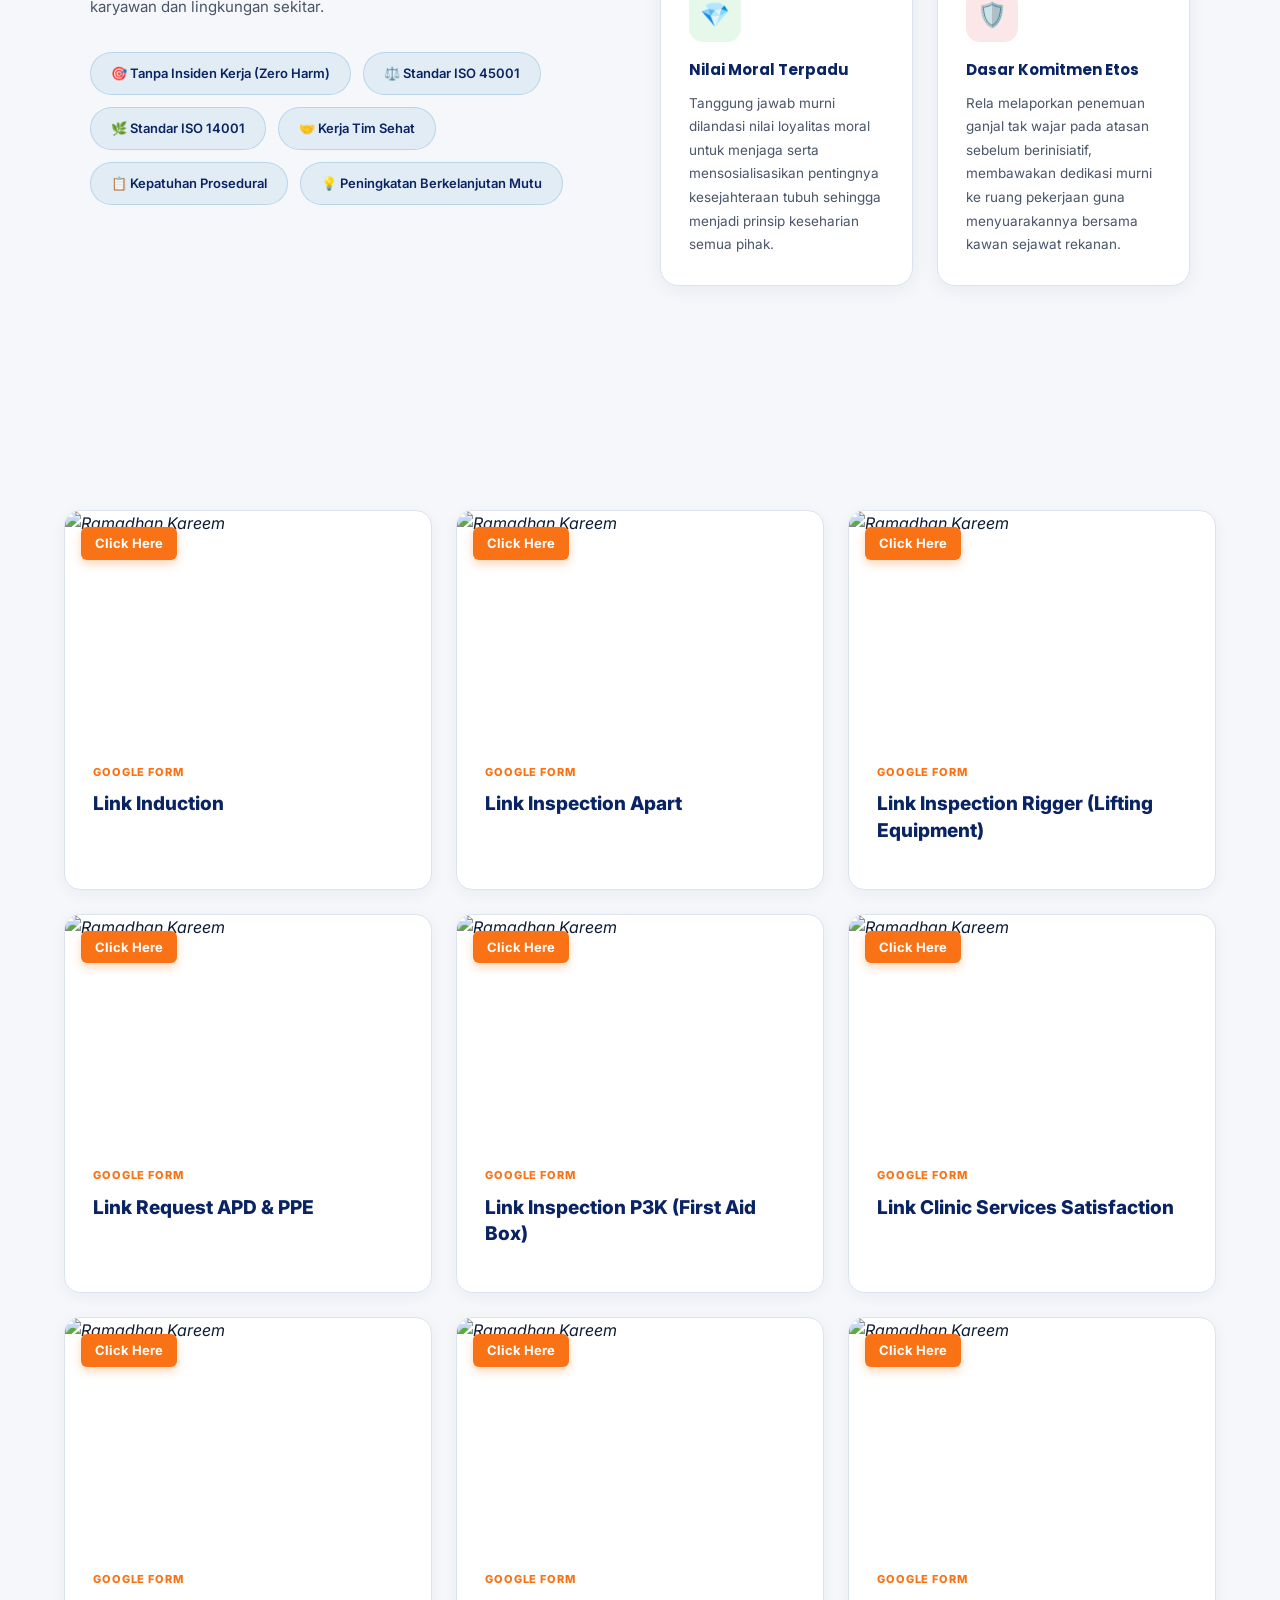
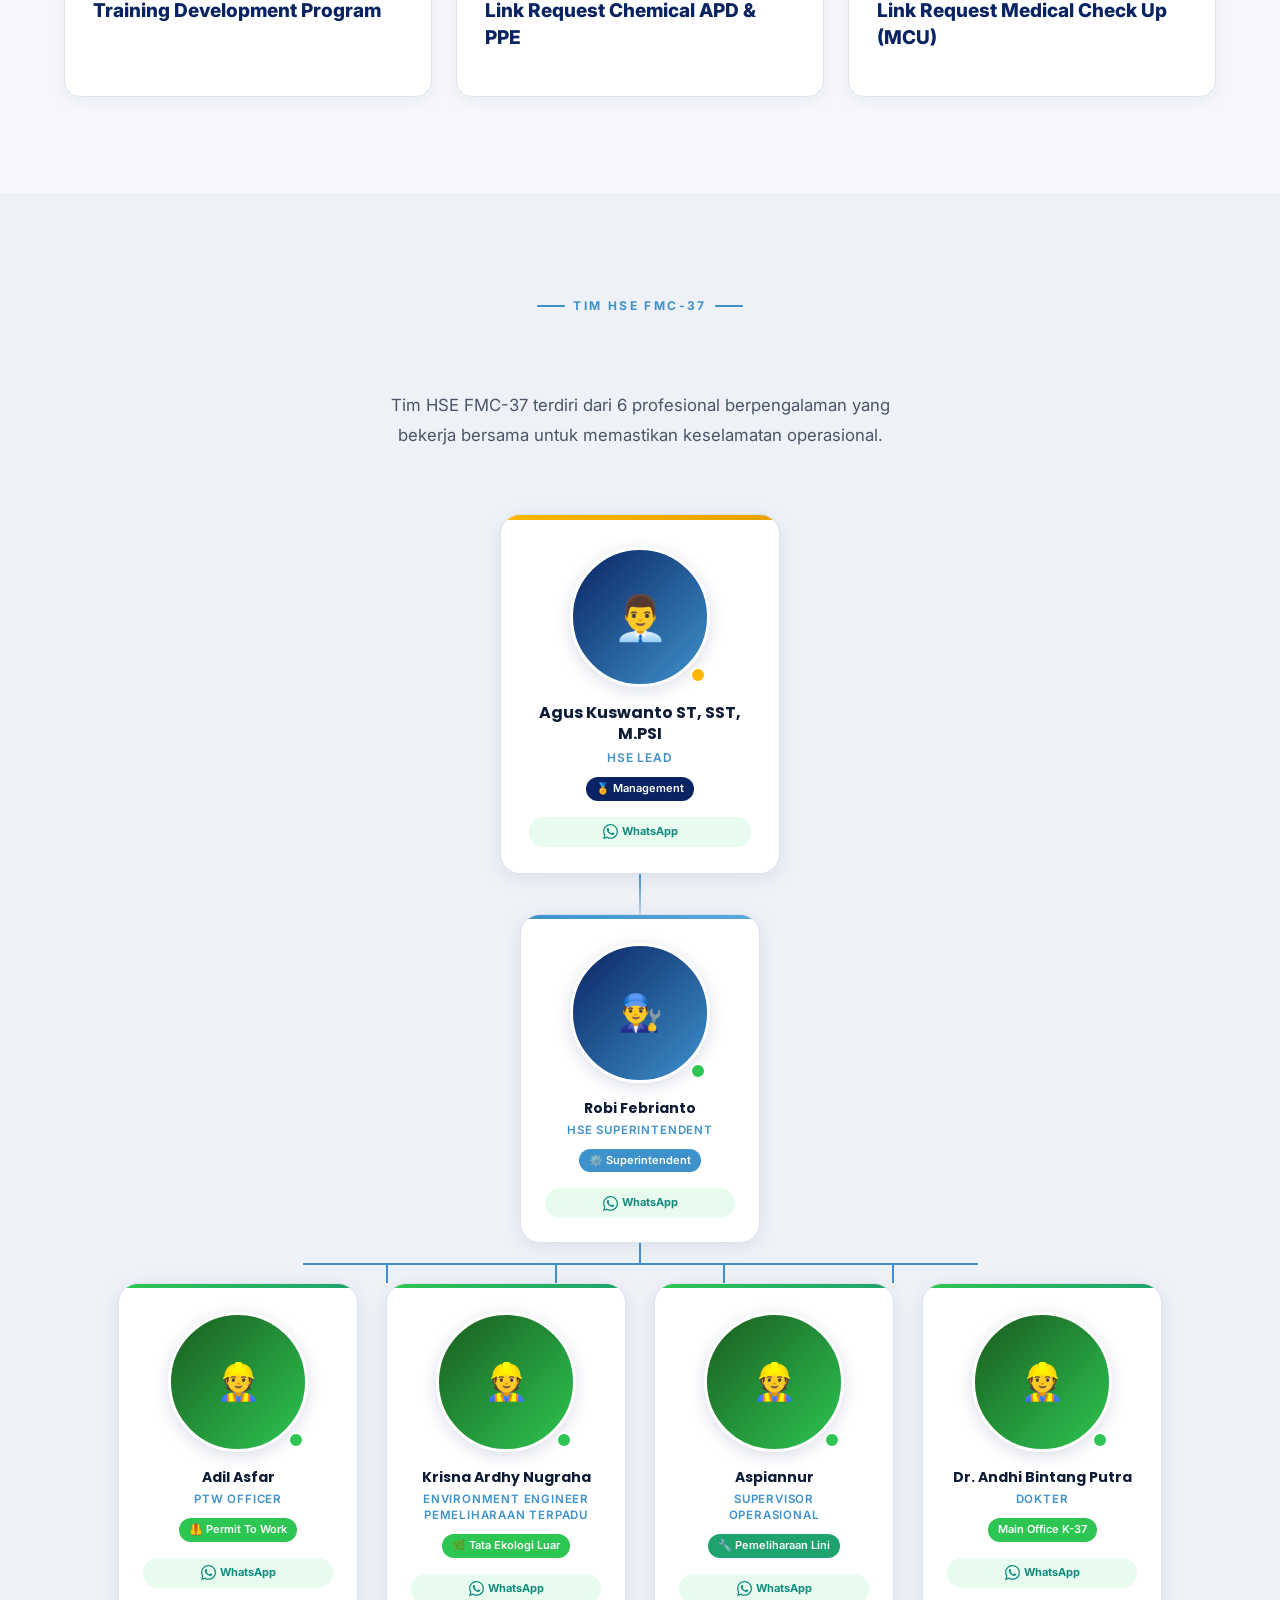
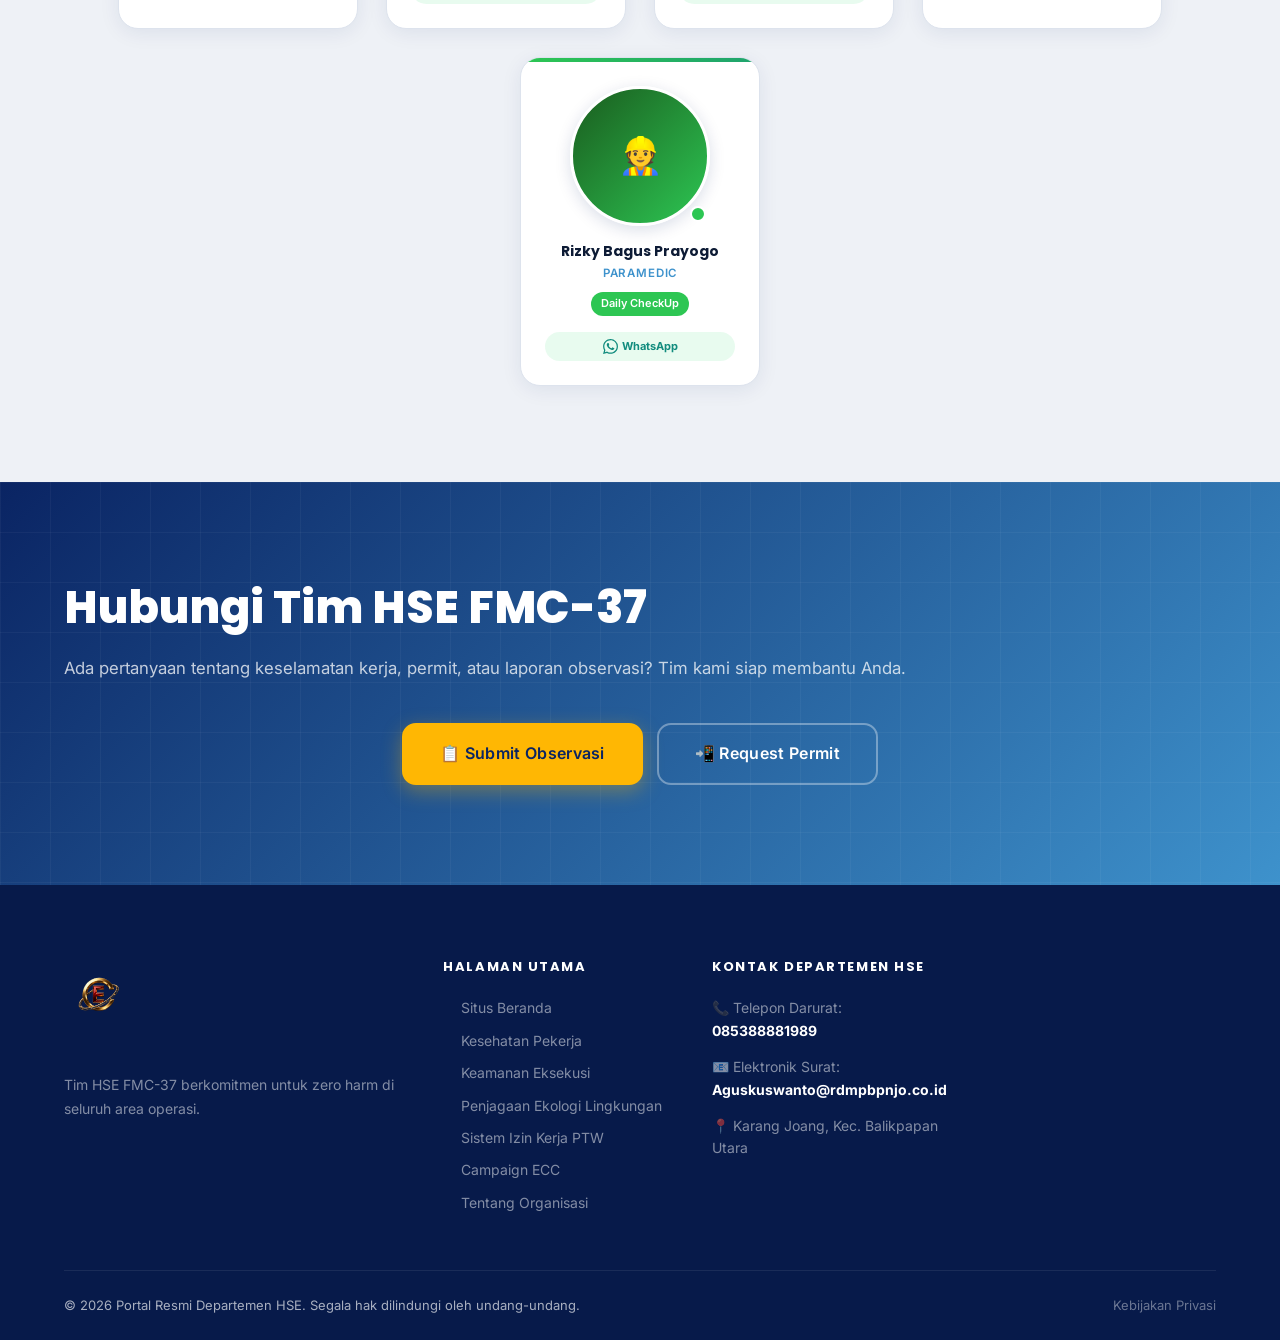
==== commit ae8b775f: "Update hero section layouts across pages, apply herologo.webp, and fix background images for channel" ====
--- a/about.html
+++ b/about.html
@@ -518,7 +518,7 @@
   <!-- ═══ PAGE HERO ══════════════════════════════════════════════ -->
   <section class="page-hero">
     <div class="hero-bg">
-      <img src="https://nasty-coffee-tdqr74zhlg.edgeone.app/foto3.jpeg" alt="HSE Team" loading="eager" />
+      <img src="assets/ceo-section-bg.jpg" alt="HSE Team" loading="eager" />
     </div>
     <div class="hero-geo">
       <div class="geo-circle"></div>
@@ -530,25 +530,33 @@
       style="background:linear-gradient(135deg,rgba(7,26,74,0.75) 0%,rgba(10,36,99,0.60) 55%,rgba(62,146,204,0.30) 100%);">
     </div>
     <div class="hero-content">
-      <nav class="breadcrumb" aria-label="Breadcrumb">
-        <a href="index.html">Beranda</a>
-        <span class="breadcrumb-sep">›</span>
-        <span class="breadcrumb-current">Tentang</span>
-      </nav>
-      <div class="page-hero-badge"
-        style="background:rgba(255,183,3,0.15);border:1px solid rgba(255,183,3,0.35);color:#ffb703;">
-        🛡️ Departemen HSE — FMC-37
-      </div>
-      <h1 class="hero-title" style="max-width:700px;">
-        Tentang <span class="accent-word">HSE FMC-37</span>
-      </h1>
-      <p class="hero-subtitle">
-        Tim HSE FMC-37 berkomitmen penuh untuk memelihara operasional wilayah kerja kerja yang terjamin aman, menjunjung
-        kesehatan, dan mengawasi keseimbangan berkelanjutan secara lintas seluruh pabrik wilayah.
-      </p>
-      <div class="hero-actions">
-        <a href="#team" class="btn btn-primary">Bertemu Anggota Tim</a>
-        <a href="#about-us" class="btn btn-outline">Penjelasan Misi Kami</a>
+      <div class="hero-main-layout" style="display: flex; align-items: center; gap: 40px; justify-content: space-between; flex-wrap: wrap; margin-bottom: 30px;">
+        <div class="hero-text-content" style="flex: 1; min-width: 320px; max-width: 760px;">
+          <nav class="breadcrumb" aria-label="Breadcrumb">
+            <a href="index.html">Beranda</a>
+            <span class="breadcrumb-sep">›</span>
+            <span class="breadcrumb-current">Tentang</span>
+          </nav>
+          <div class="page-hero-badge"
+            style="background:rgba(255,183,3,0.15);border:1px solid rgba(255,183,3,0.35);color:#ffb703; margin-bottom: 20px; display: inline-block;">
+            🛡️ Departemen HSE — FMC-37
+          </div>
+          <h1 class="hero-title" style="max-width:700px; margin-bottom: 20px;">
+            Tentang <span class="accent-word">HSE FMC-37</span>
+          </h1>
+          <p class="hero-subtitle">
+            Tim HSE FMC-37 berkomitmen penuh untuk memelihara operasional wilayah kerja kerja yang terjamin aman, menjunjung
+            kesehatan, dan mengawasi keseimbangan berkelanjutan secara lintas seluruh pabrik wilayah.
+          </p>
+          <div class="hero-actions" style="margin-bottom: 0;">
+            <a href="#team" class="btn btn-primary">Bertemu Anggota Tim</a>
+            <a href="#about-us" class="btn btn-outline">Penjelasan Misi Kami</a>
+          </div>
+        </div>
+
+        <div class="hero-image-content" style="flex-shrink: 0; display: flex; justify-content: center;">
+          <img src="herologo.webp" alt="Hero Logo" class="hero-logo">
+        </div>
       </div>
     </div>
   </section>
--- a/css/style.css
+++ b/css/style.css
@@ -102,7 +102,10 @@
   html {
     scroll-behavior: auto;
   }
-  *, *::before, *::after {
+
+  *,
+  *::before,
+  *::after {
     animation-duration: 0.01ms !important;
     animation-iteration-count: 1 !important;
     transition-duration: 0.01ms !important;
@@ -456,13 +459,40 @@
   }
 }
 
+.hero-title-container {
+  display: flex;
+  align-items: center;
+  gap: 30px;
+  margin-bottom: 20px;
+}
+
+.hero-logo {
+  height: clamp(350px, 50vw, 550px);
+  width: auto;
+  object-fit: contain;
+  animation: fade-up 0.6s 0.35s both;
+}
+
+@media (max-width: 768px) {
+  .hero-title-container {
+    flex-direction: column;
+    align-items: flex-start;
+    gap: 15px;
+  }
+
+  .hero-logo {
+    height: clamp(200px, 80vw, 340px);
+    align-self: flex-start;
+  }
+}
+
 .hero-title {
   font-family: 'Poppins', sans-serif;
-  font-size: clamp(2rem, 7vw, 5.5rem);
+  font-size: clamp(1.8rem, 5.5vw, 4.5rem);
   font-weight: 800;
   line-height: 1.08;
   color: #ffffff;
-  margin-bottom: 20px;
+  margin-bottom: 0;
   animation: fade-up 0.6s 0.35s both;
   max-width: 760px;
 }
@@ -2274,27 +2304,27 @@
     text-align: center;
     gap: 60px;
   }
-  
+
   .cta-text {
     flex: 1;
     max-width: 600px;
     text-align: center;
   }
-  
+
   .cta-text .section-eyebrow {
     justify-content: center;
   }
-  
+
   .cta-actions {
     justify-content: center;
   }
-  
+
   .cta-image {
     width: 100%;
     transform: none;
     max-width: 800px;
   }
-  
+
   .cta-image:hover {
     transform: scale(1.01);
   }
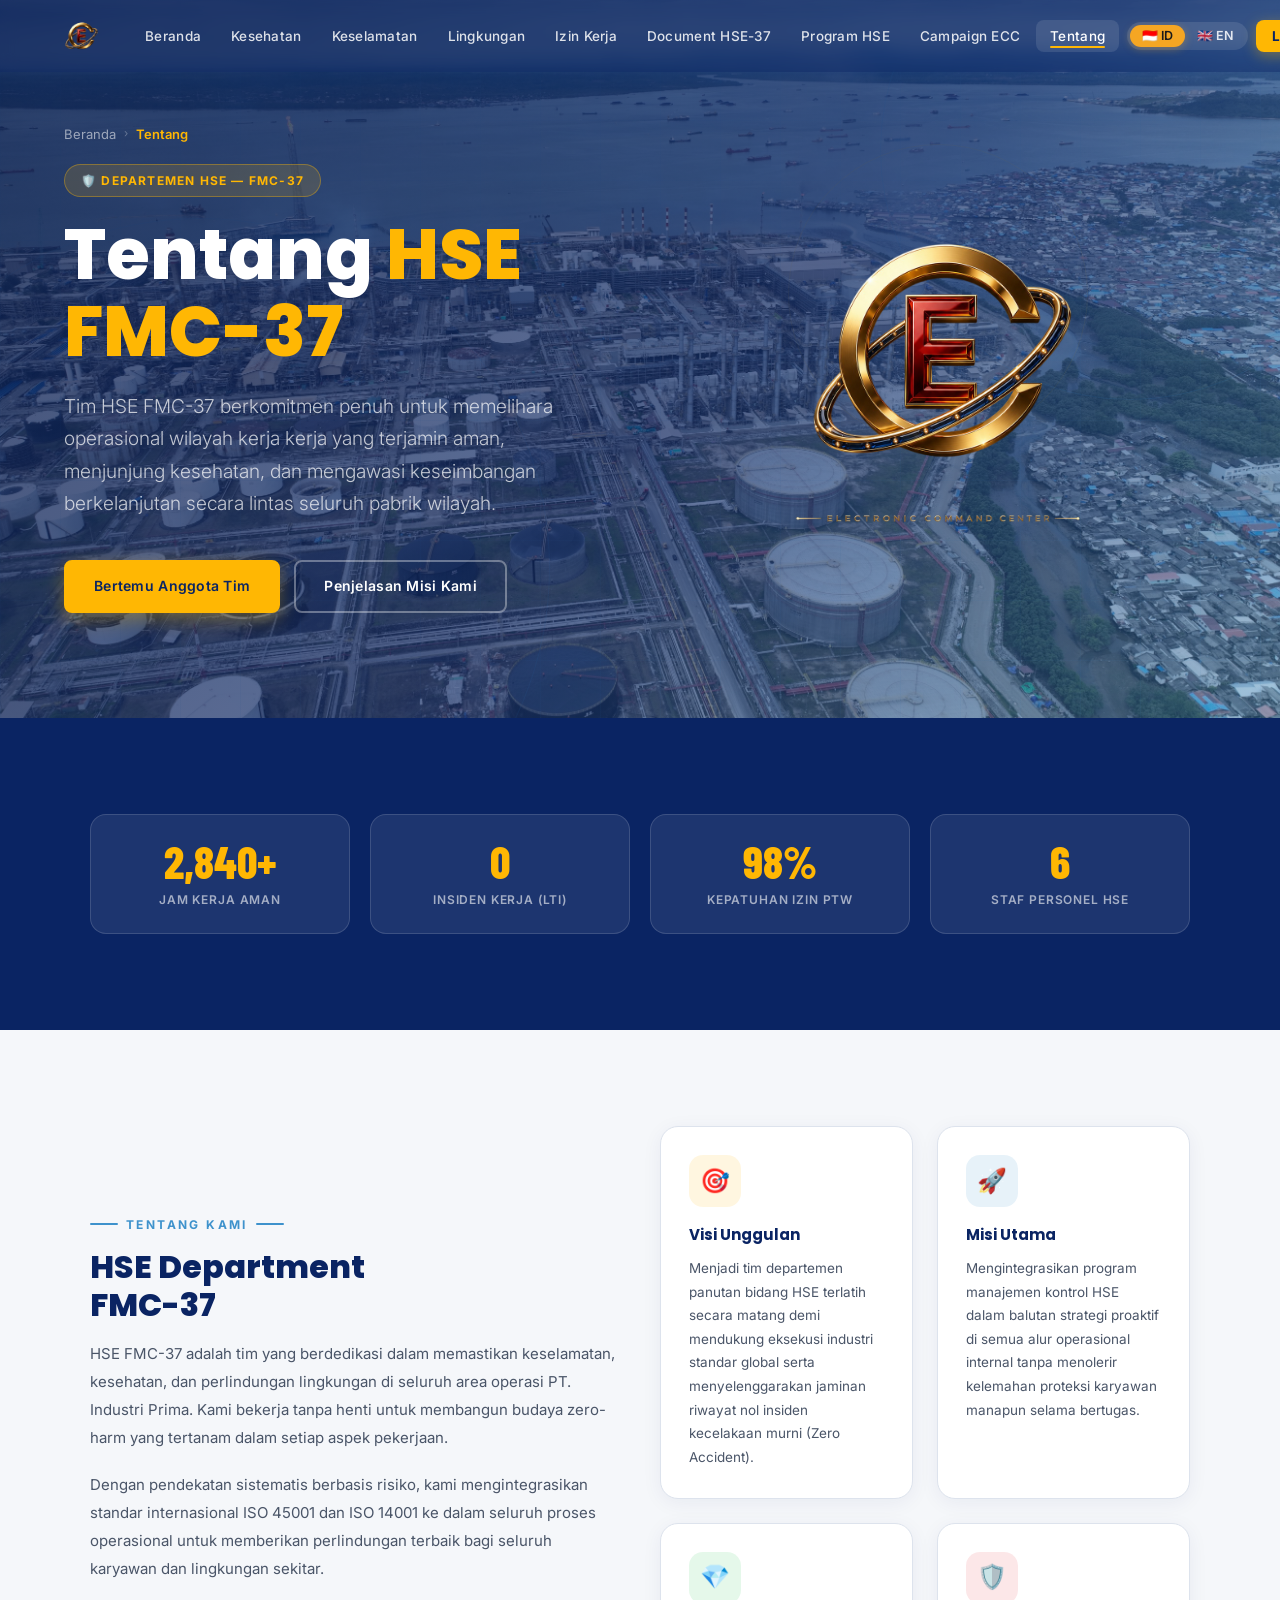
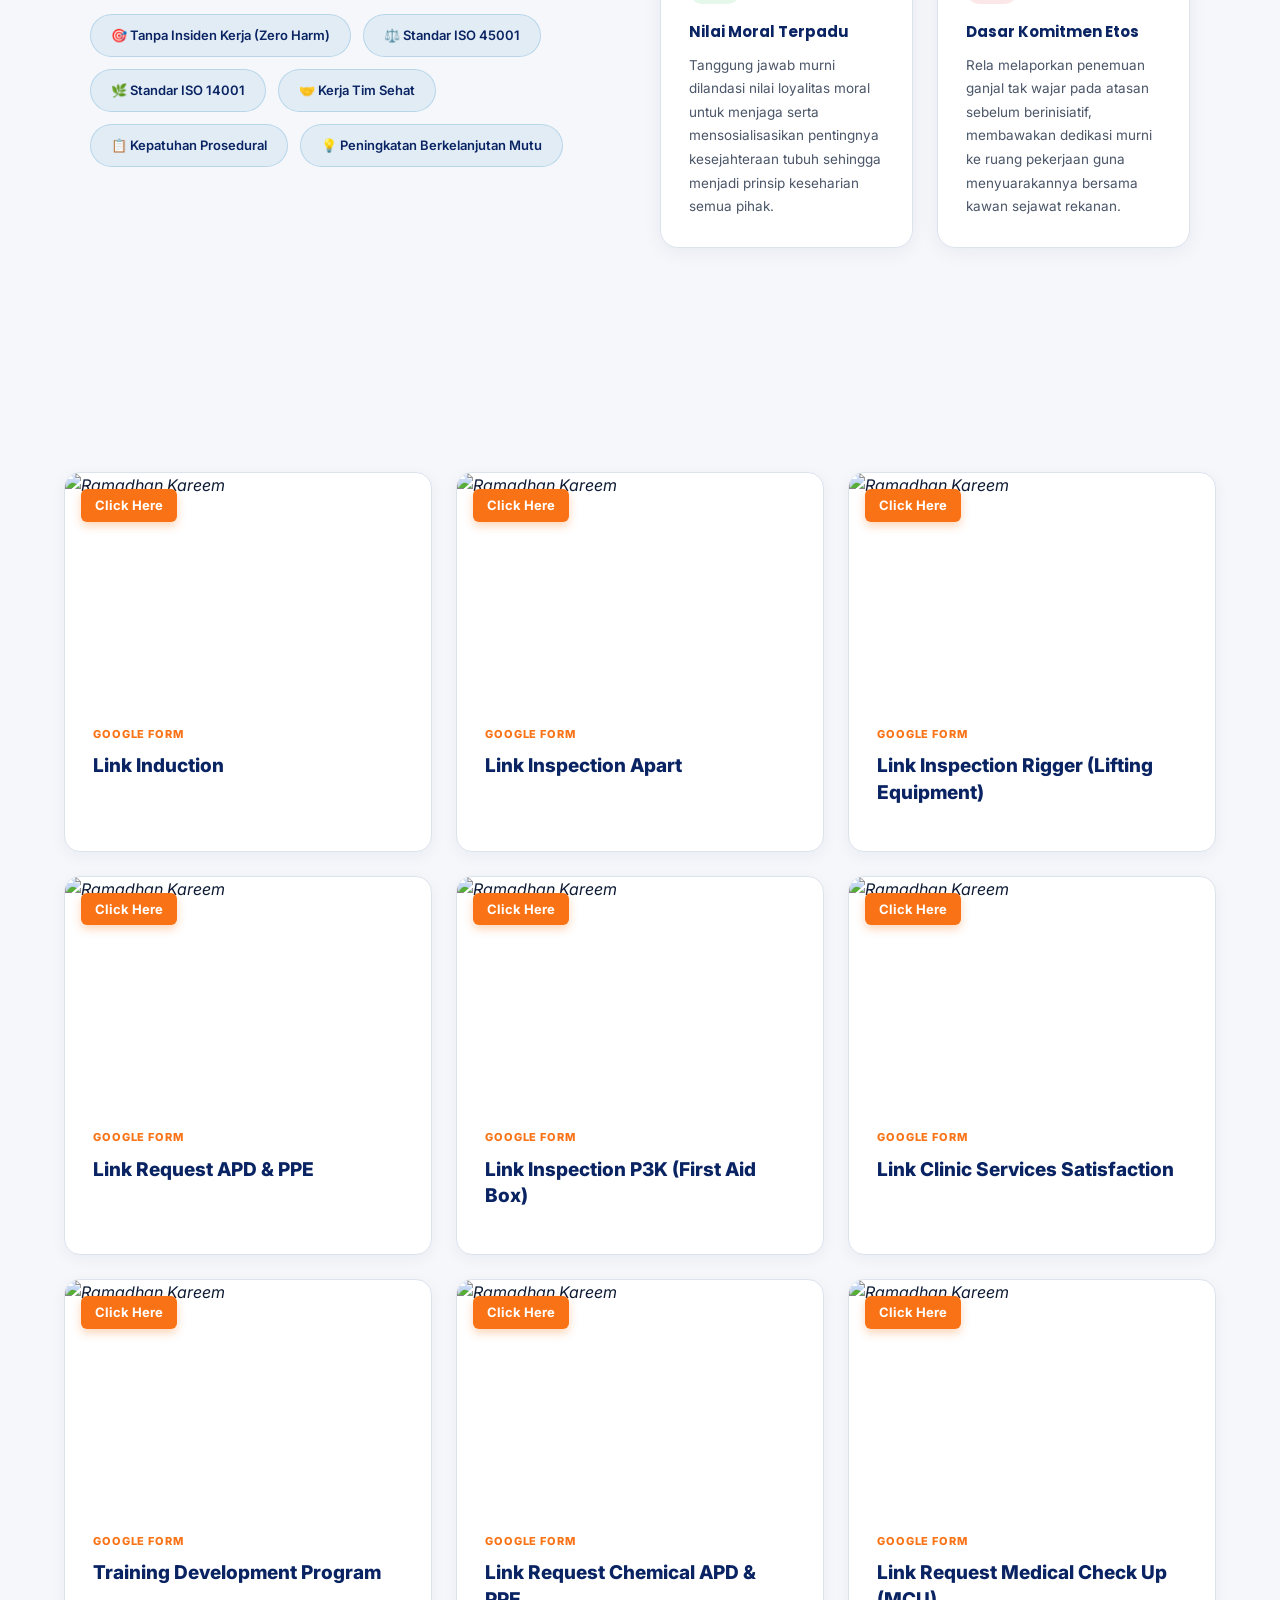
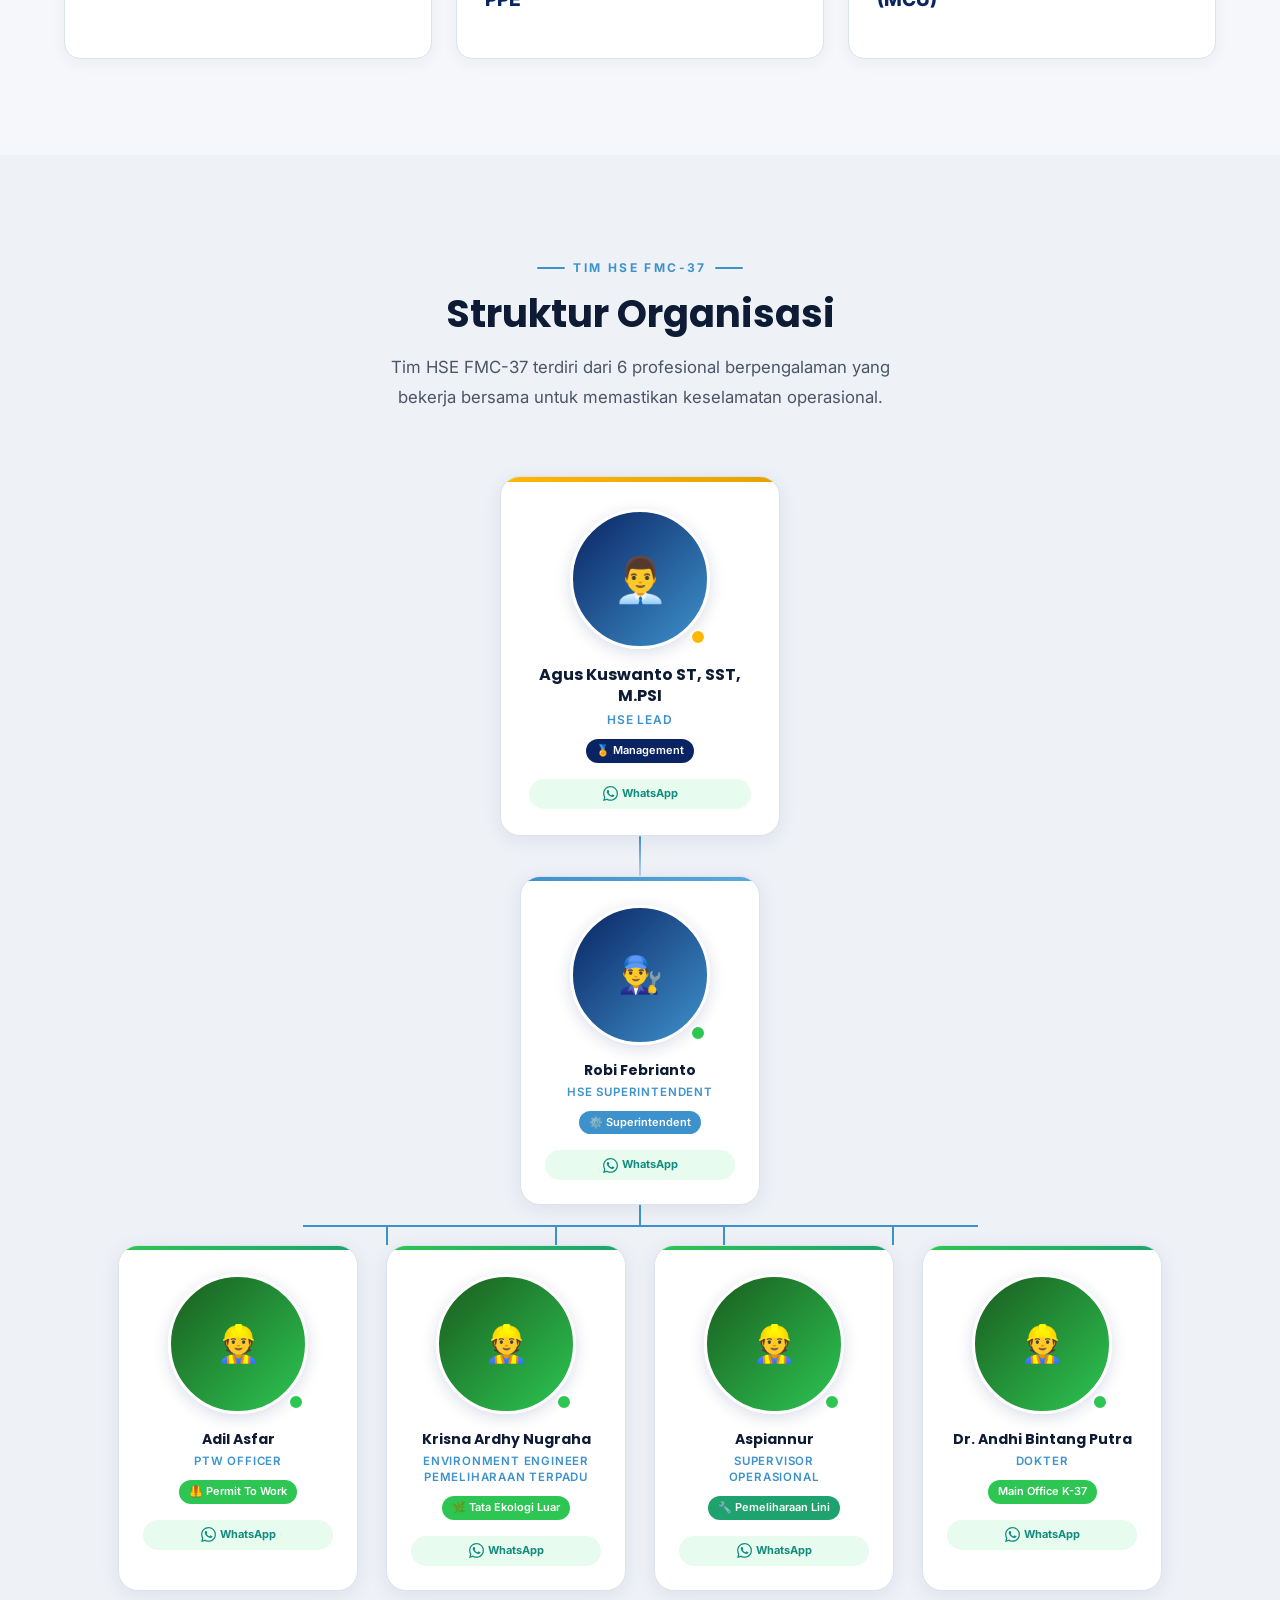
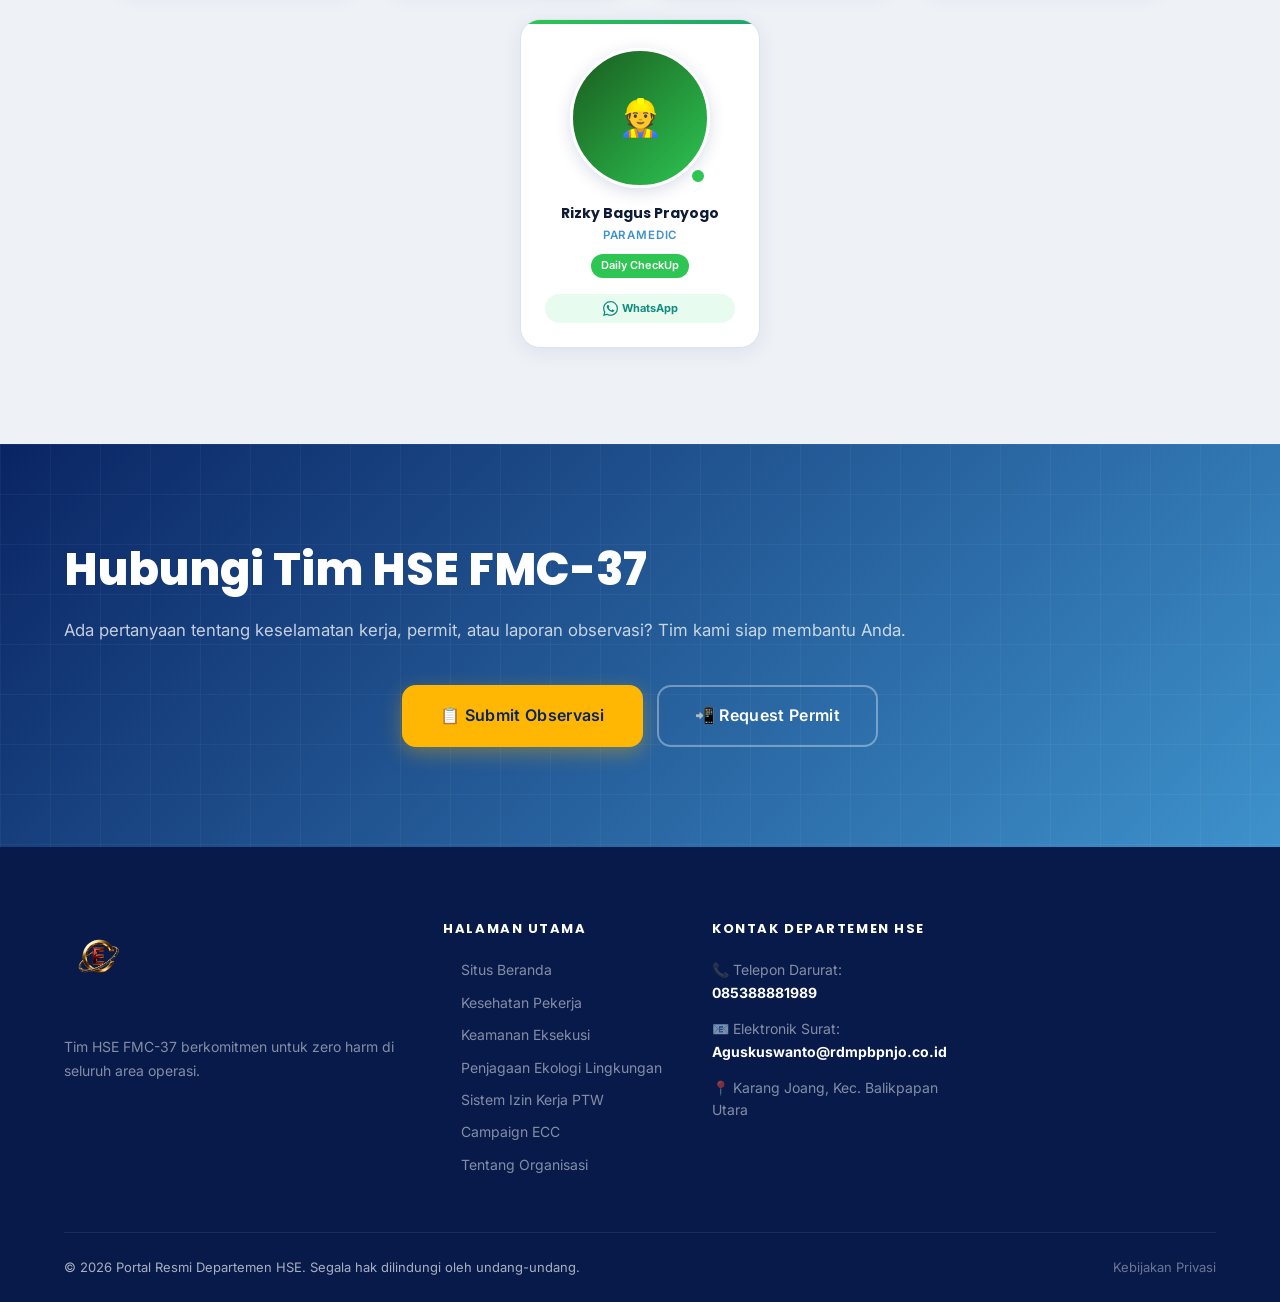
==== commit 2332c81a: "Fix mobile responsiveness: replace inline styles with proper flex layout classes to prevent horizont" ====
--- a/about.html
+++ b/about.html
@@ -530,8 +530,8 @@
       style="background:linear-gradient(135deg,rgba(7,26,74,0.75) 0%,rgba(10,36,99,0.60) 55%,rgba(62,146,204,0.30) 100%);">
     </div>
     <div class="hero-content">
-      <div class="hero-main-layout" style="display: flex; align-items: center; gap: 40px; justify-content: space-between; flex-wrap: wrap; margin-bottom: 30px;">
-        <div class="hero-text-content" style="flex: 1; min-width: 320px; max-width: 760px;">
+      <div class="hero-main-layout">
+        <div class="hero-text-content">
           <nav class="breadcrumb" aria-label="Breadcrumb">
             <a href="index.html">Beranda</a>
             <span class="breadcrumb-sep">›</span>
@@ -554,7 +554,7 @@
           </div>
         </div>
 
-        <div class="hero-image-content" style="flex-shrink: 0; display: flex; justify-content: center;">
+        <div class="hero-image-content">
           <img src="herologo.webp" alt="Hero Logo" class="hero-logo">
         </div>
       </div>
--- a/css/style.css
+++ b/css/style.css
@@ -459,30 +459,53 @@
   }
 }
 
-.hero-title-container {
-  display: flex;
-  align-items: center;
-  gap: 30px;
-  margin-bottom: 20px;
+.hero-main-layout {
+  display: flex;
+  align-items: center;
+  gap: 40px;
+  justify-content: space-between;
+  flex-wrap: wrap;
+  margin-bottom: 30px;
+}
+
+.hero-text-content {
+  flex: 1 1 300px;
+  max-width: 760px;
+}
+
+.hero-image-content {
+  flex: 1 1 300px;
+  display: flex;
+  justify-content: center;
 }
 
 .hero-logo {
-  height: clamp(350px, 50vw, 550px);
+  height: clamp(250px, 40vw, 550px);
   width: auto;
+  max-width: 100%;
   object-fit: contain;
   animation: fade-up 0.6s 0.35s both;
 }
 
 @media (max-width: 768px) {
-  .hero-title-container {
+  .hero-main-layout {
     flex-direction: column;
-    align-items: flex-start;
-    gap: 15px;
+    text-align: center;
+    gap: 30px;
+  }
+
+  .hero-text-content {
+    display: flex;
+    flex-direction: column;
+    align-items: center;
+  }
+
+  .hero-actions {
+    justify-content: center;
   }
 
   .hero-logo {
-    height: clamp(200px, 80vw, 340px);
-    align-self: flex-start;
+    height: clamp(180px, 60vw, 280px);
   }
 }
 
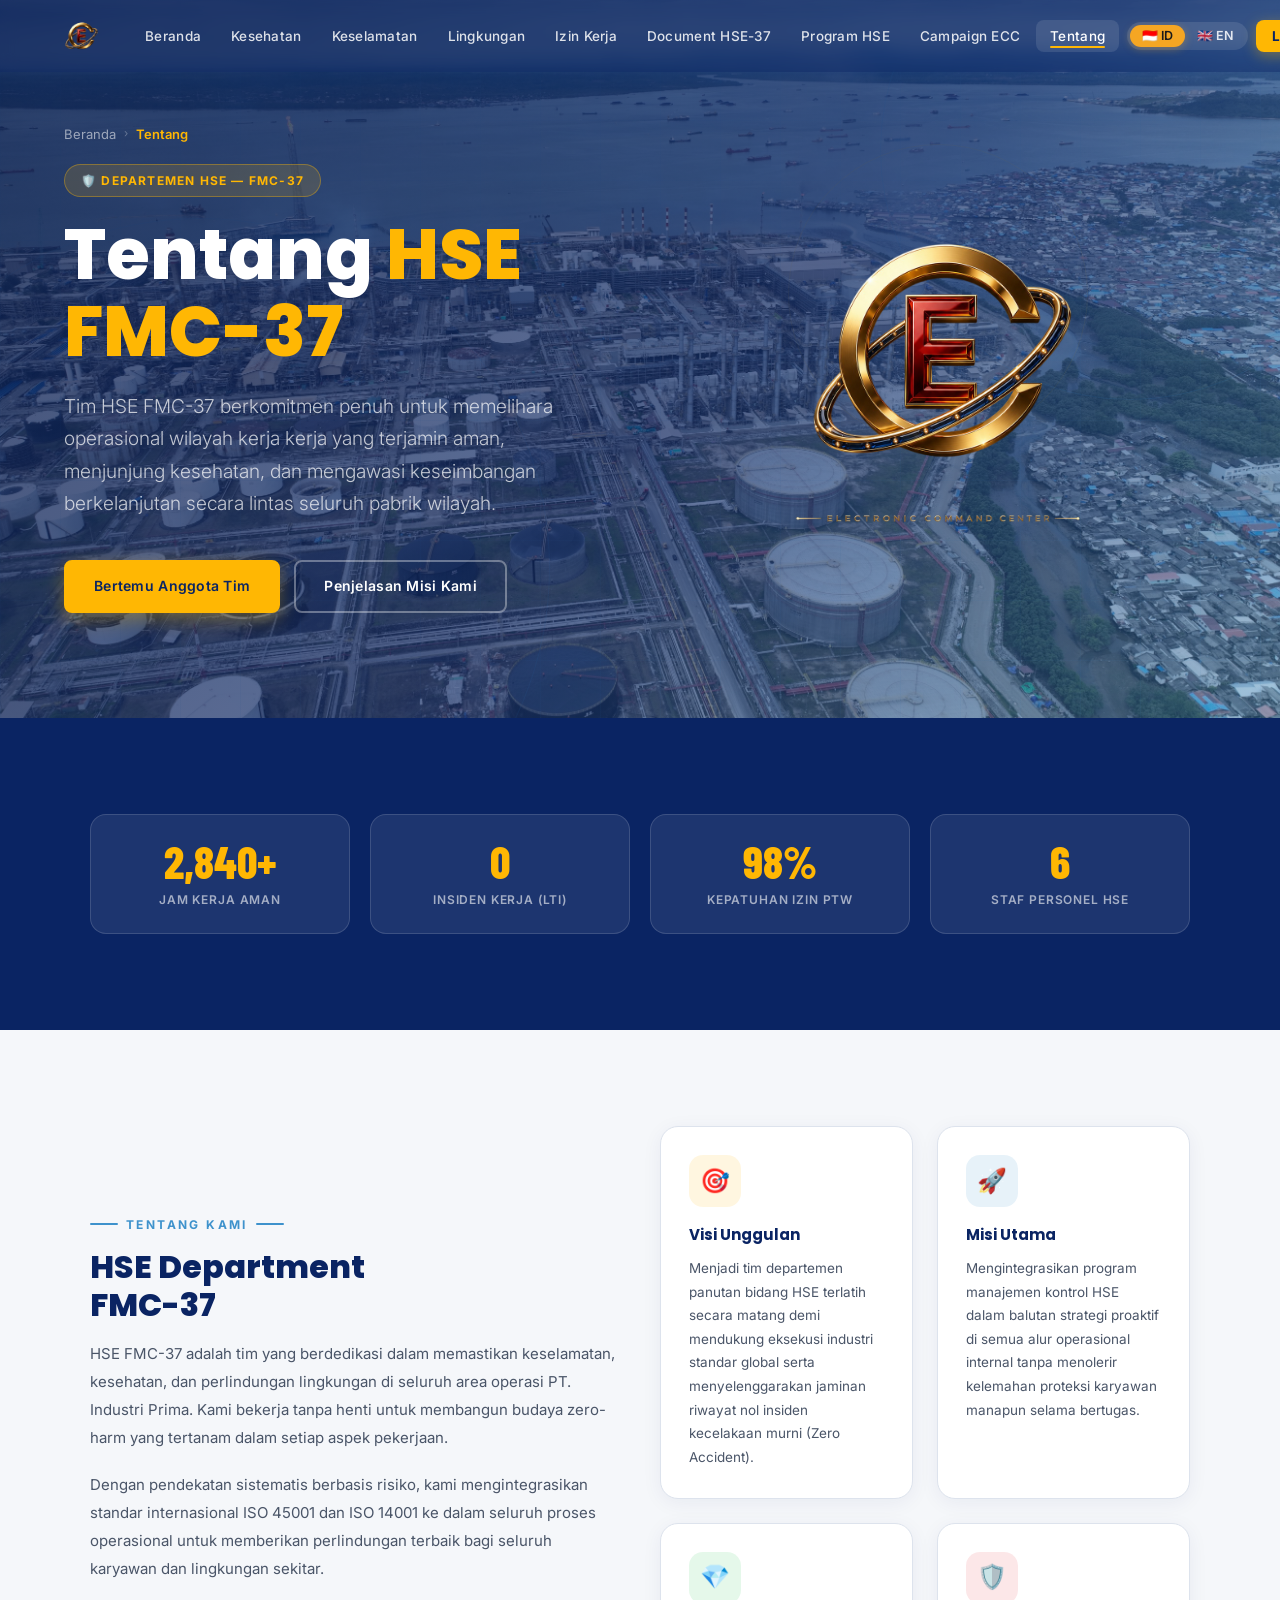
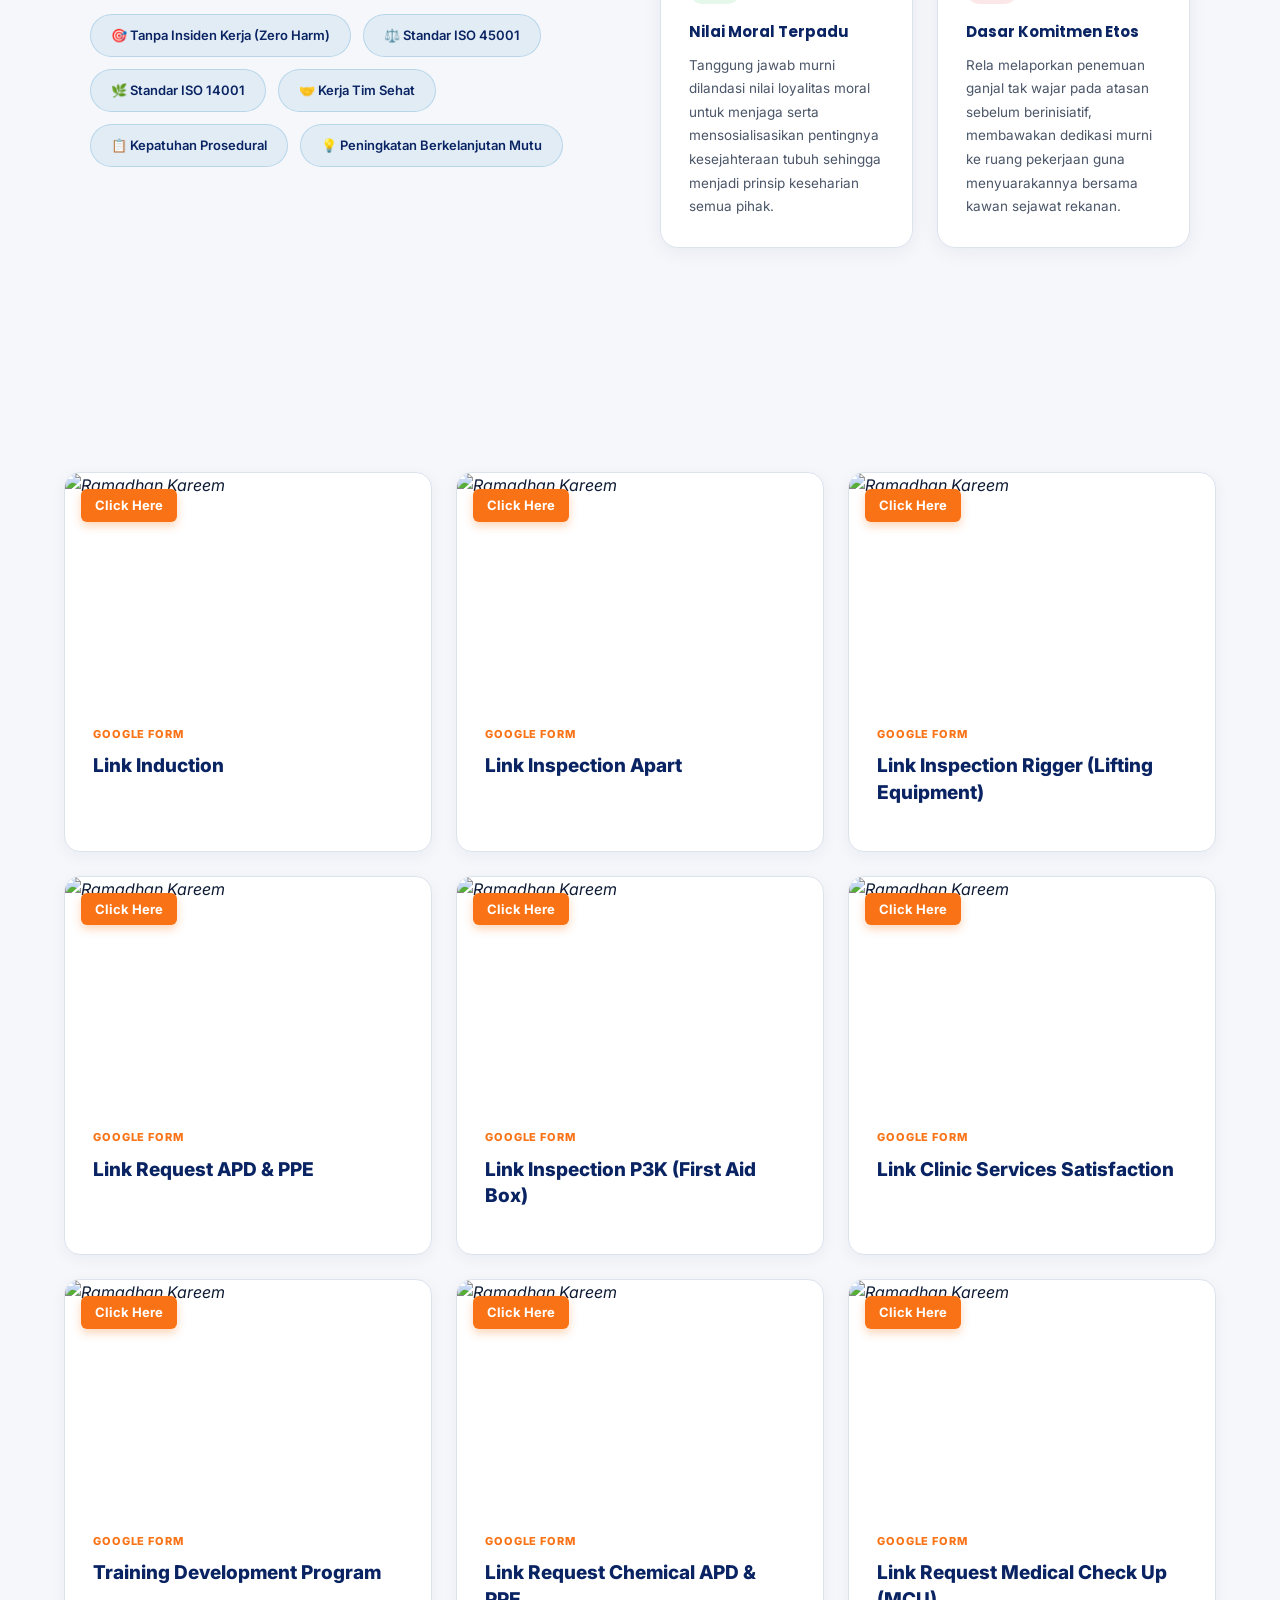
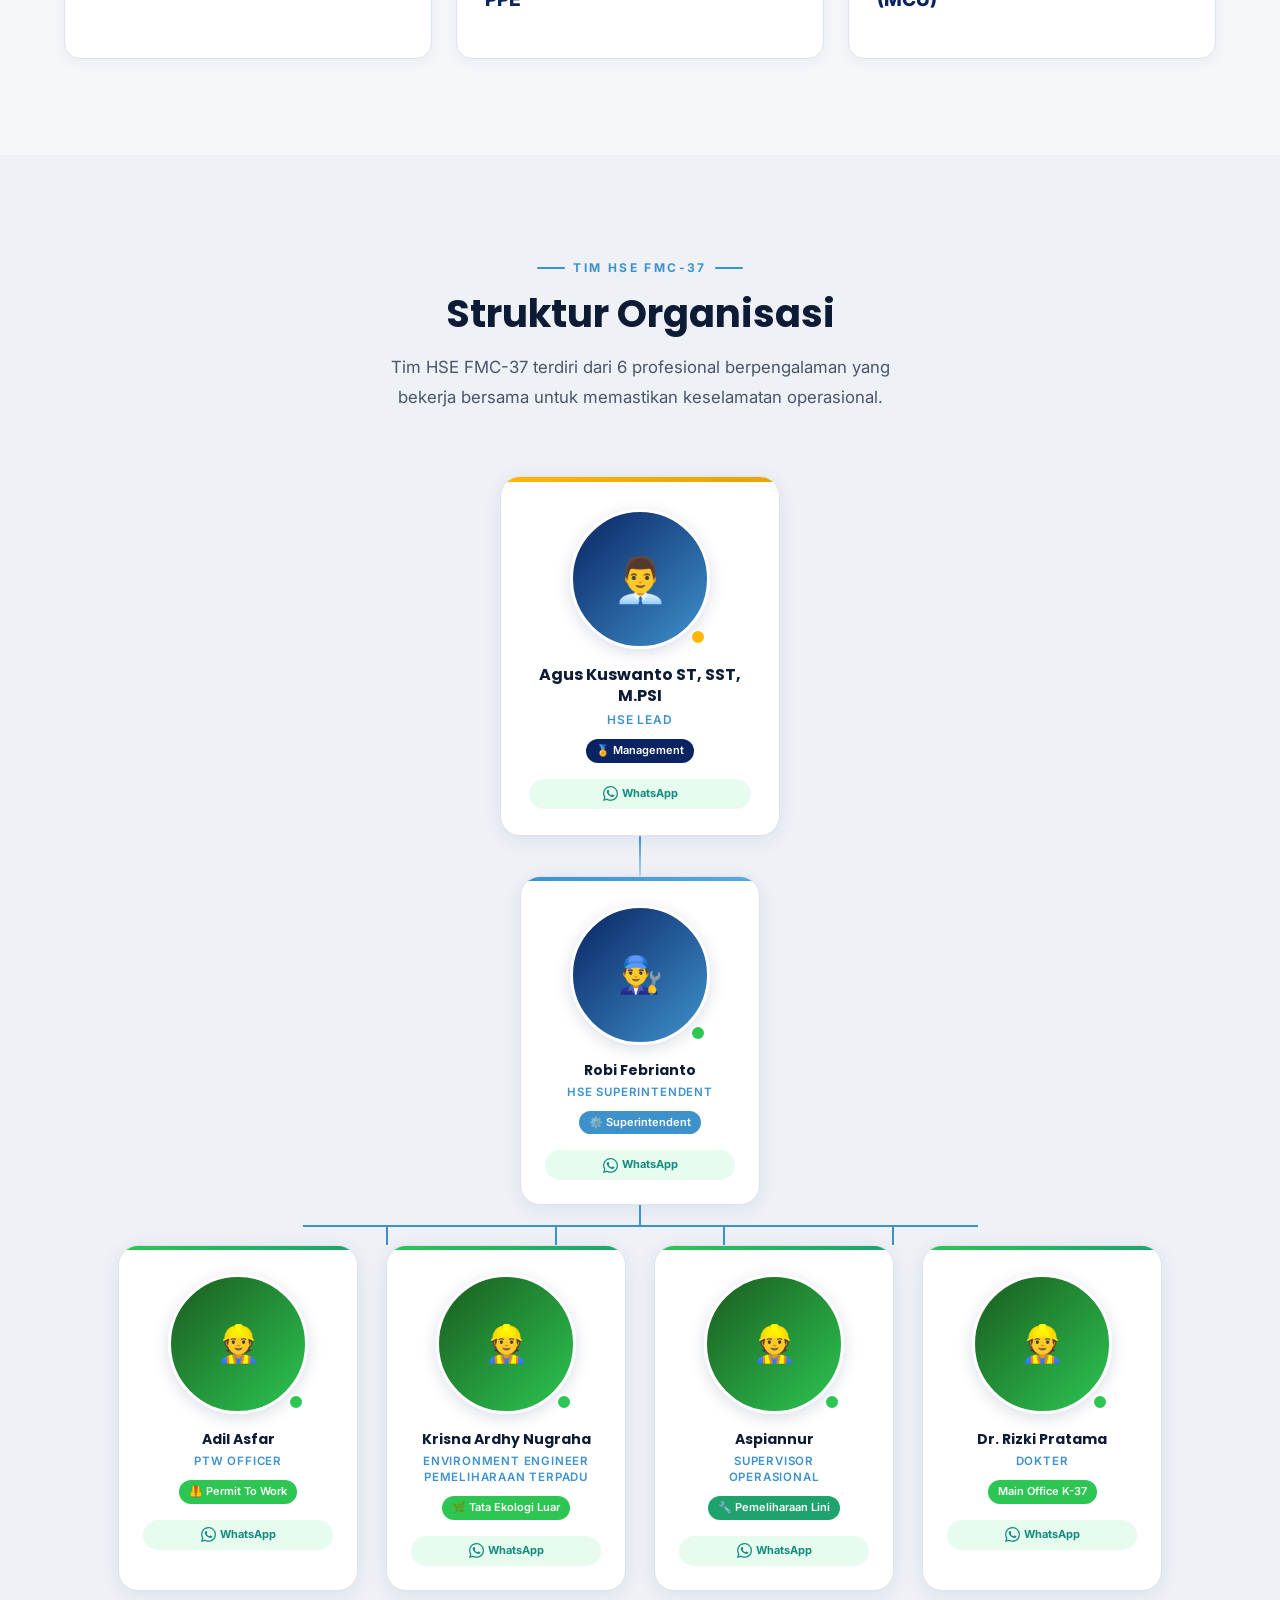
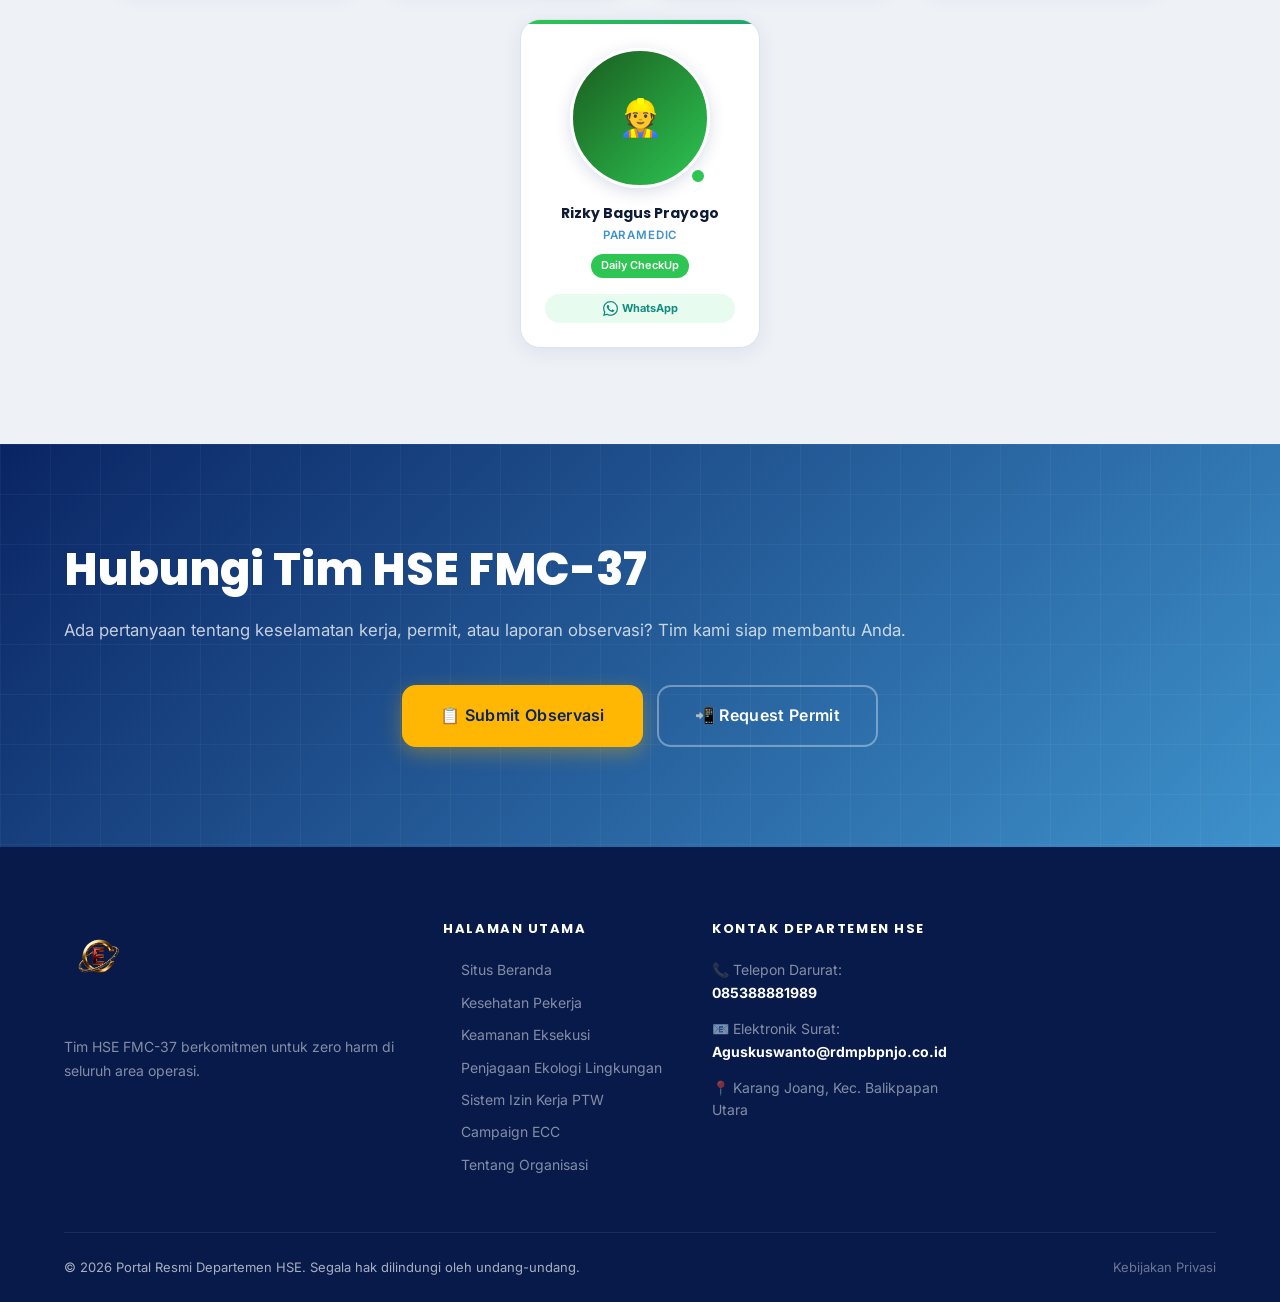
==== commit abaf7c83: "changes number whatsapp" ====
--- a/about.html
+++ b/about.html
@@ -472,15 +472,19 @@
 
   <!-- Meta Tags for Social Media and SEO -->
   <meta property="og:title" content="Portal Departemen HSE" />
-  <meta property="og:description" content="Portal Departemen HSE Industri untuk komunikasi keselamatan, pelaporan, dan dokumentasi." />
-  <meta property="og:image" itemprop="image" content="https://raw.githubusercontent.com/wirantochalik/HSE-K37/main/assets/logobaru.webp" />
+  <meta property="og:description"
+    content="Portal Departemen HSE Industri untuk komunikasi keselamatan, pelaporan, dan dokumentasi." />
+  <meta property="og:image" itemprop="image"
+    content="https://raw.githubusercontent.com/wirantochalik/HSE-K37/main/assets/logobaru.webp" />
   <meta property="og:url" content="https://wirantochalik.github.io/HSE-K37/" />
   <meta property="og:type" content="website" />
-  
+
   <meta name="twitter:card" content="summary_large_image" />
   <meta name="twitter:title" content="Portal Departemen HSE" />
-  <meta name="twitter:description" content="Portal Departemen HSE Industri untuk komunikasi keselamatan, pelaporan, dan dokumentasi." />
-  <meta name="twitter:image" content="https://raw.githubusercontent.com/wirantochalik/HSE-K37/main/assets/logobaru.webp" />
+  <meta name="twitter:description"
+    content="Portal Departemen HSE Industri untuk komunikasi keselamatan, pelaporan, dan dokumentasi." />
+  <meta name="twitter:image"
+    content="https://raw.githubusercontent.com/wirantochalik/HSE-K37/main/assets/logobaru.webp" />
 
 </head>
 
@@ -545,7 +549,8 @@
             Tentang <span class="accent-word">HSE FMC-37</span>
           </h1>
           <p class="hero-subtitle">
-            Tim HSE FMC-37 berkomitmen penuh untuk memelihara operasional wilayah kerja kerja yang terjamin aman, menjunjung
+            Tim HSE FMC-37 berkomitmen penuh untuk memelihara operasional wilayah kerja kerja yang terjamin aman,
+            menjunjung
             kesehatan, dan mengawasi keseimbangan berkelanjutan secara lintas seluruh pabrik wilayah.
           </p>
           <div class="hero-actions" style="margin-bottom: 0;">
@@ -1019,10 +1024,10 @@
               style="display:none;background:linear-gradient(135deg,#1a5c1e,#2dc653);">👷</div>
             <div class="person-status-dot"></div>
           </div>
-          <div class="person-name">Dr. Andhi Bintang Putra</div>
+          <div class="person-name">Dr. Rizki Pratama</div>
           <div class="person-position">Dokter <br /></div>
           <div class="person-dept" style="--badge-bg:#2dc653;">Main Office K-37</div>
-          <a href="https://wa.me/6285797825468" class="person-contact whatsapp-link" target="_blank"
+          <a href="https://wa.me/62895335306473" class="person-contact whatsapp-link" target="_blank"
             title="Hubungi via WhatsApp">
             <svg width="15" height="15" viewBox="0 0 24 24" fill="currentColor">
               <path
@@ -1099,7 +1104,7 @@
           <li><a href="environment.html">Penjagaan Ekologi Lingkungan</a></li>
           <li><a href="permit.html">Sistem Izin Kerja PTW</a></li>
           <li><a href="channel.html">Campaign ECC</a></li>
-        <li><a href="about.html">Tentang Organisasi</a></li>
+          <li><a href="about.html">Tentang Organisasi</a></li>
         </ul>
       </div>
       <div>
